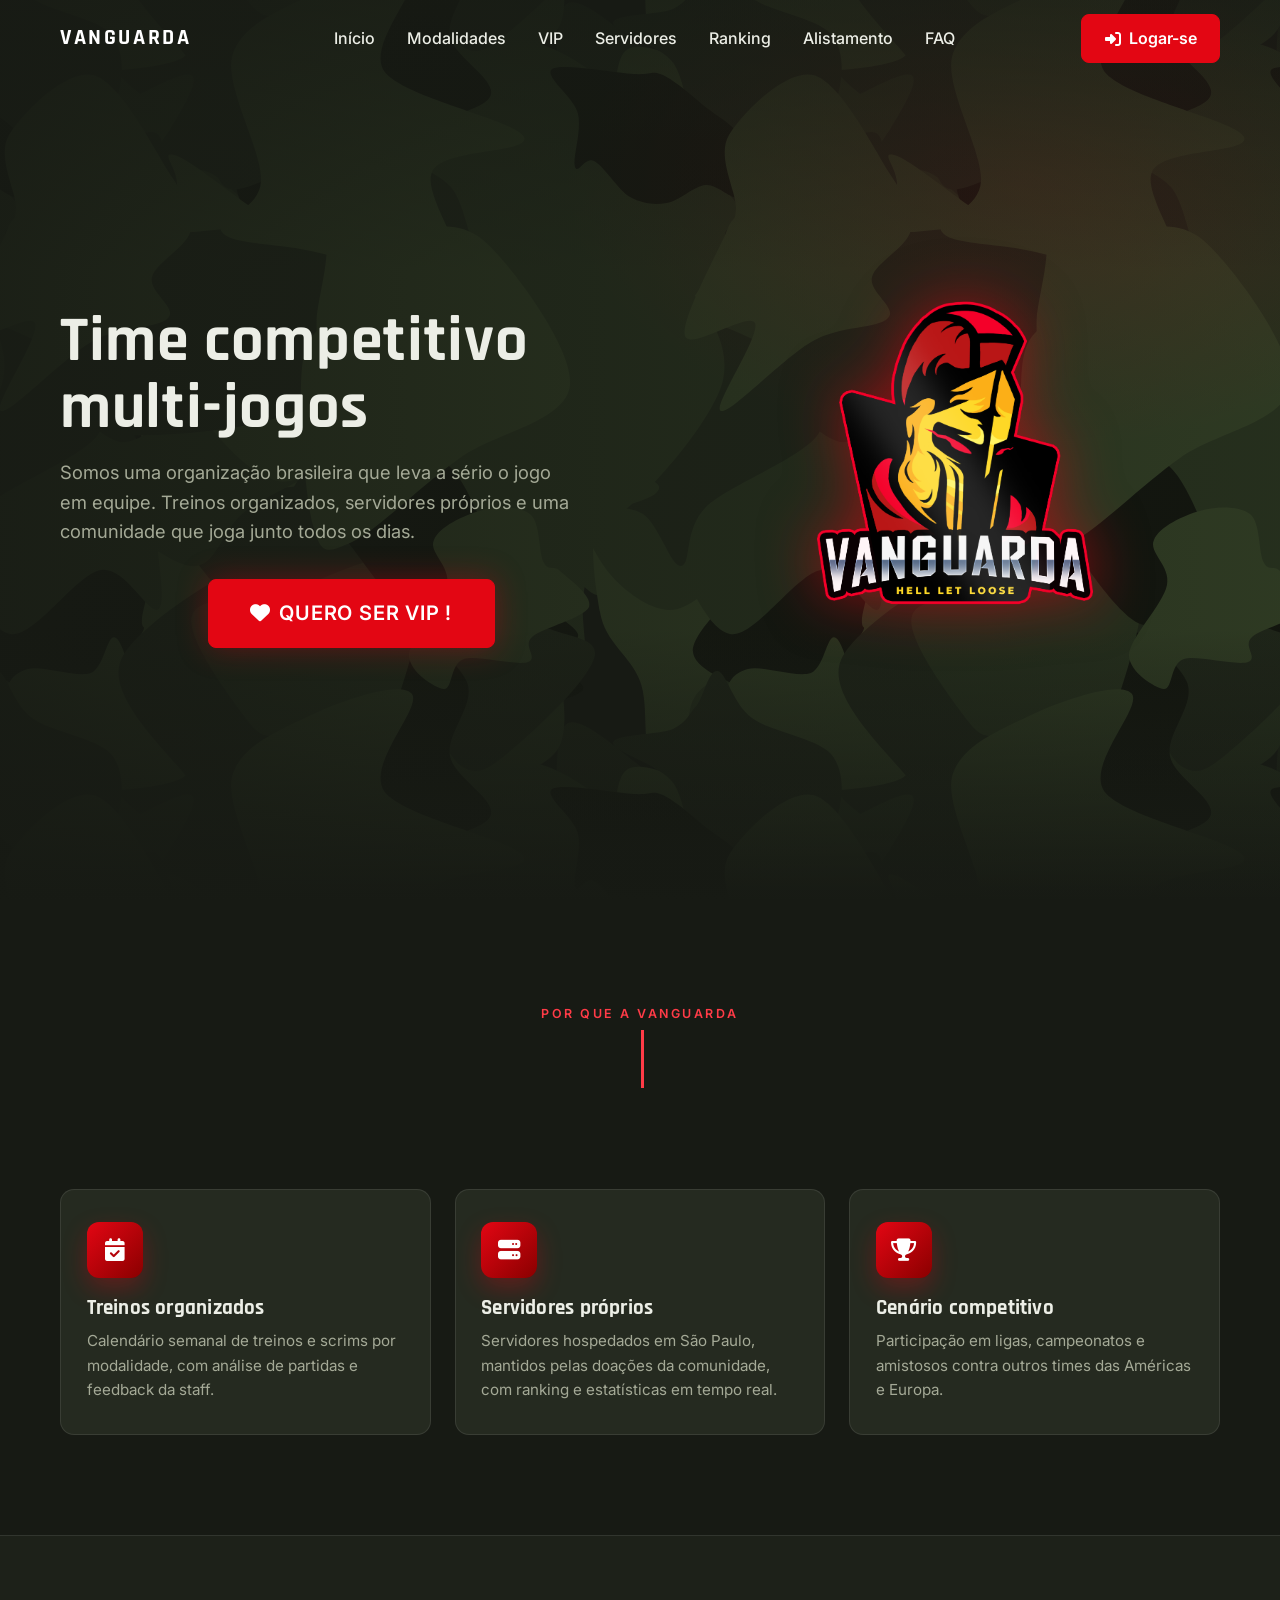
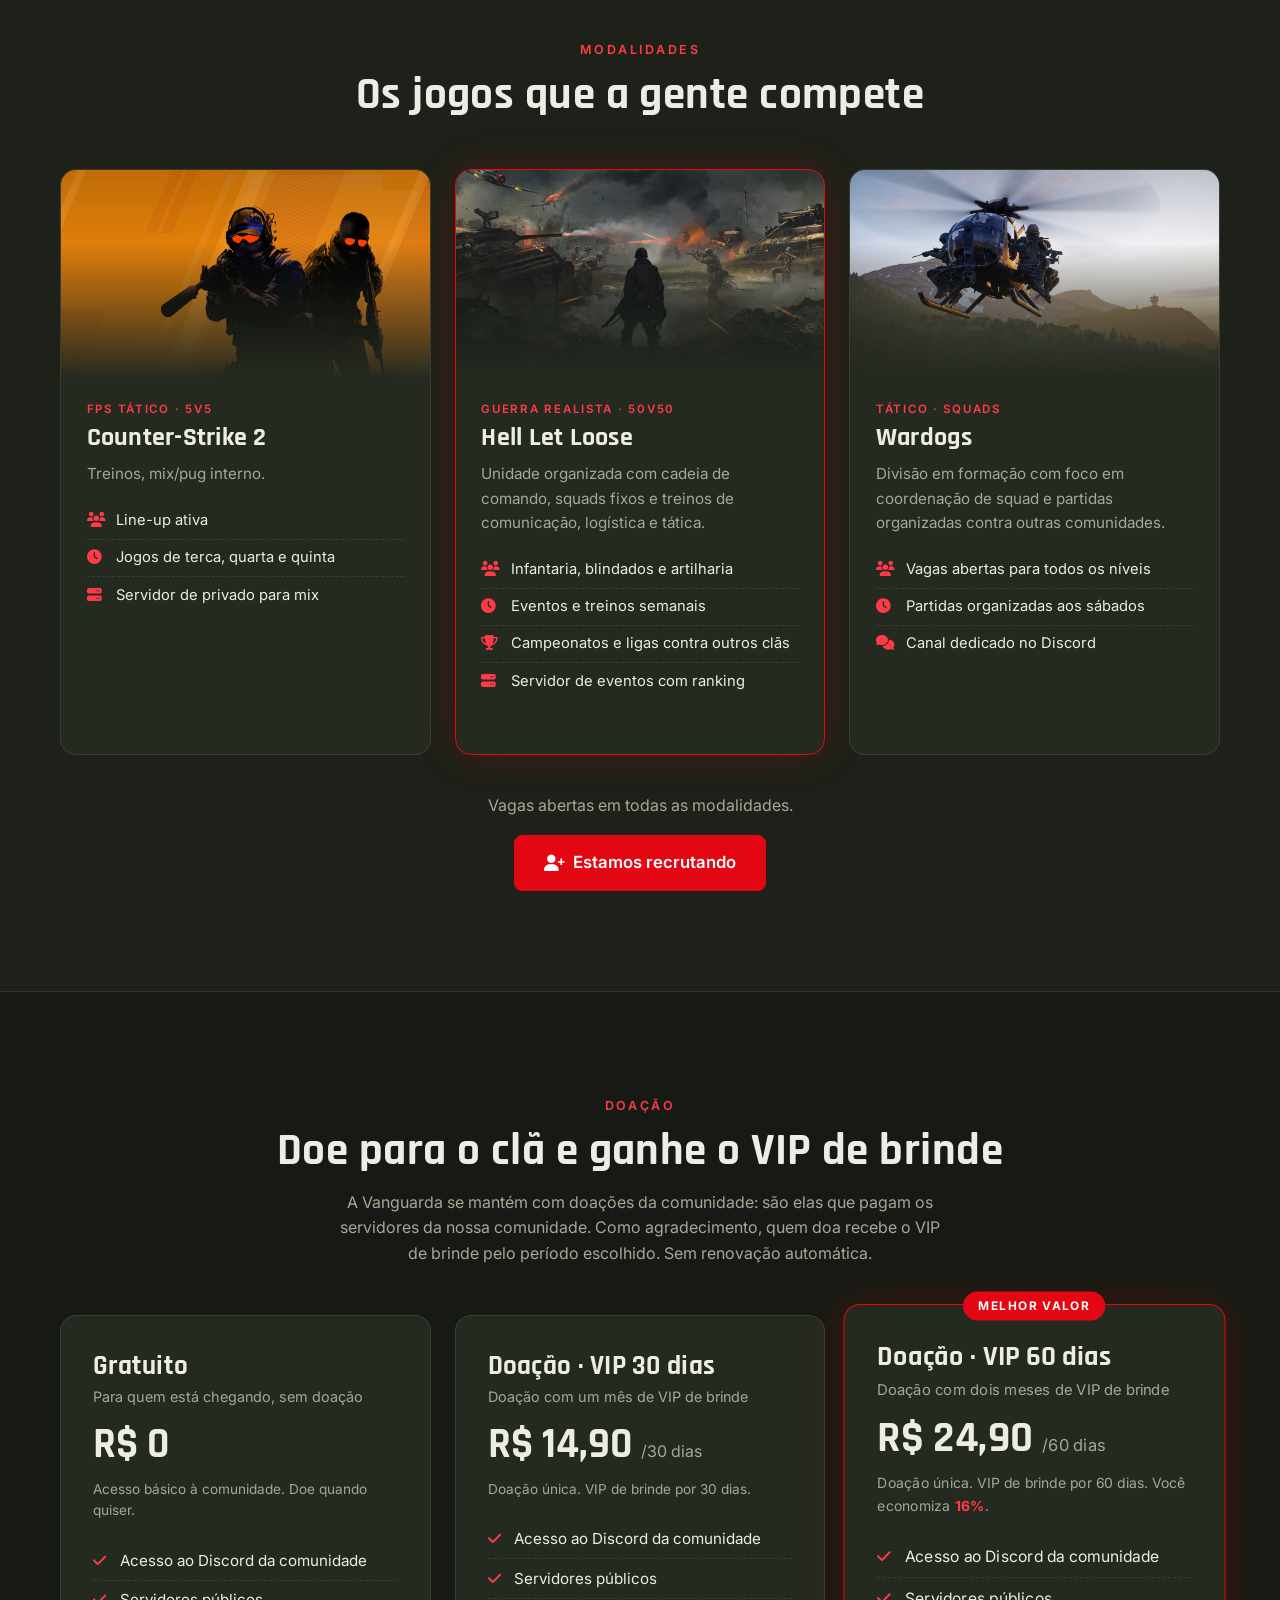
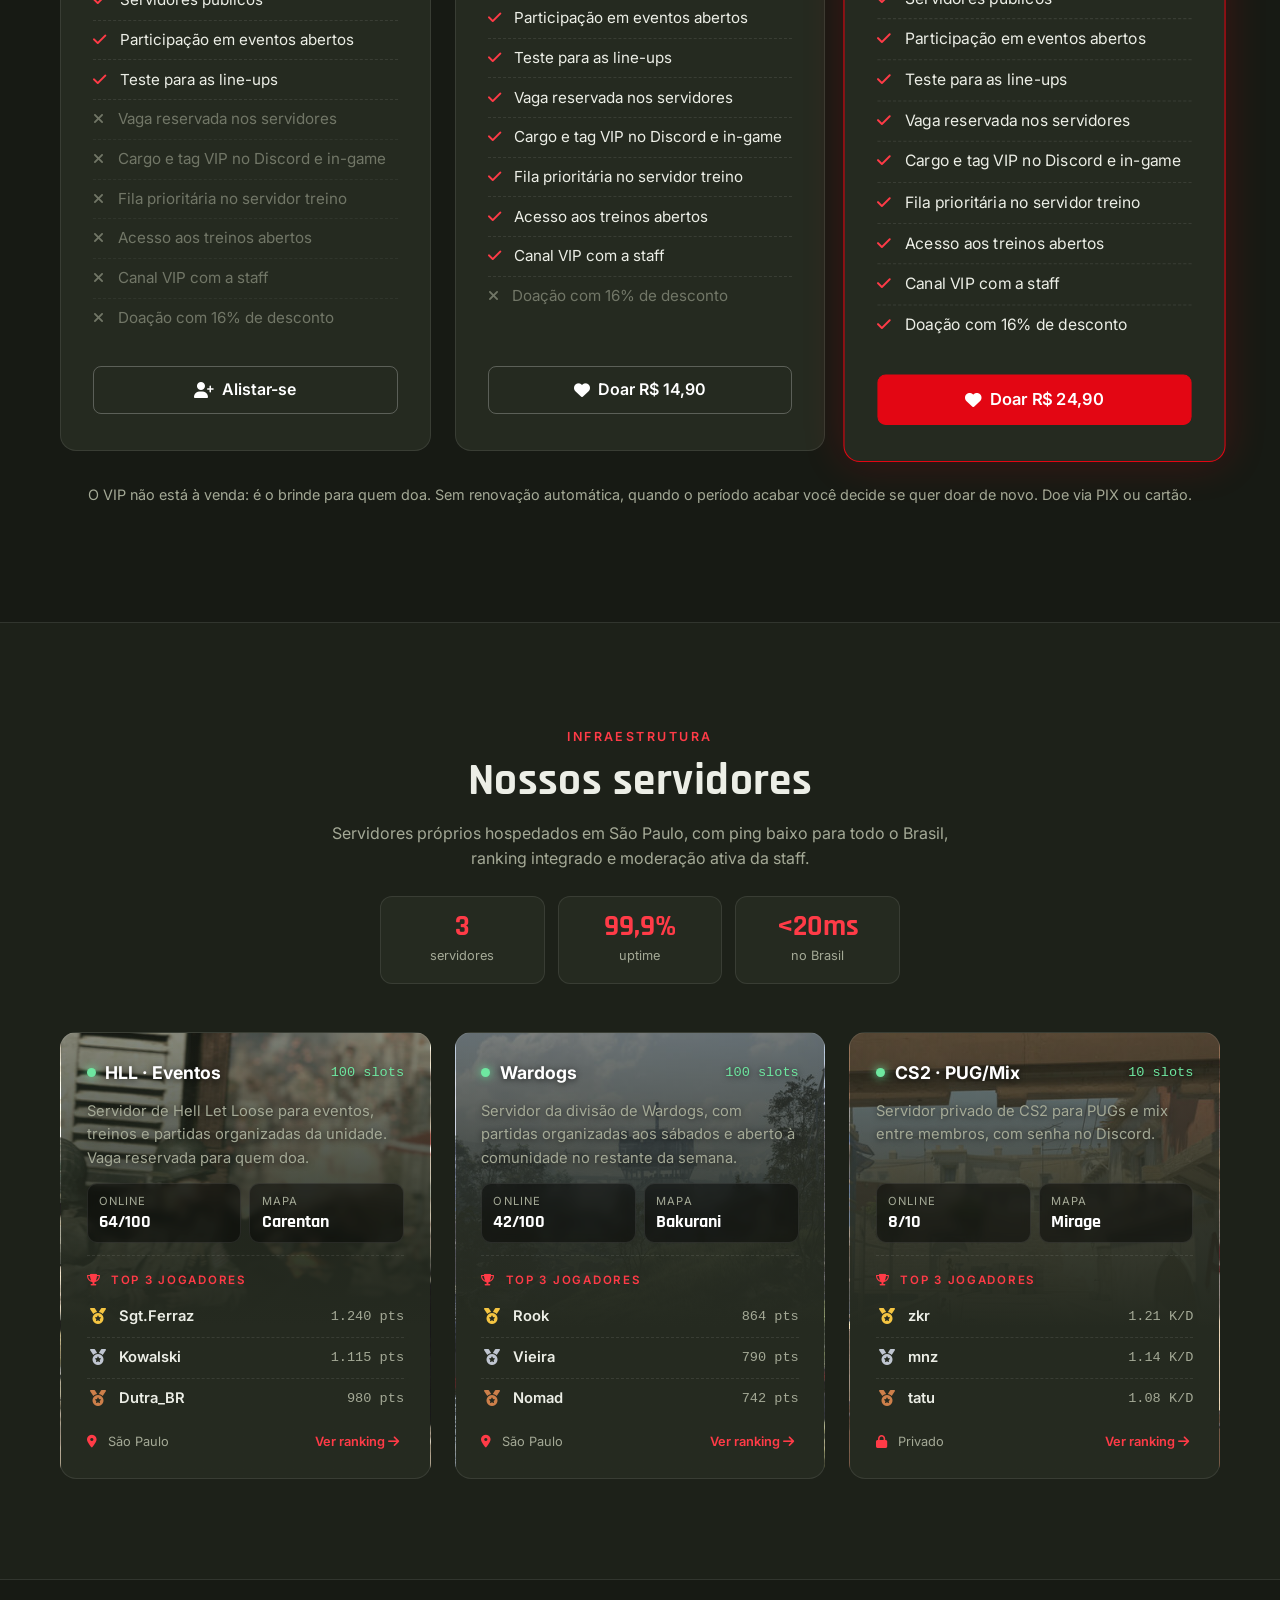
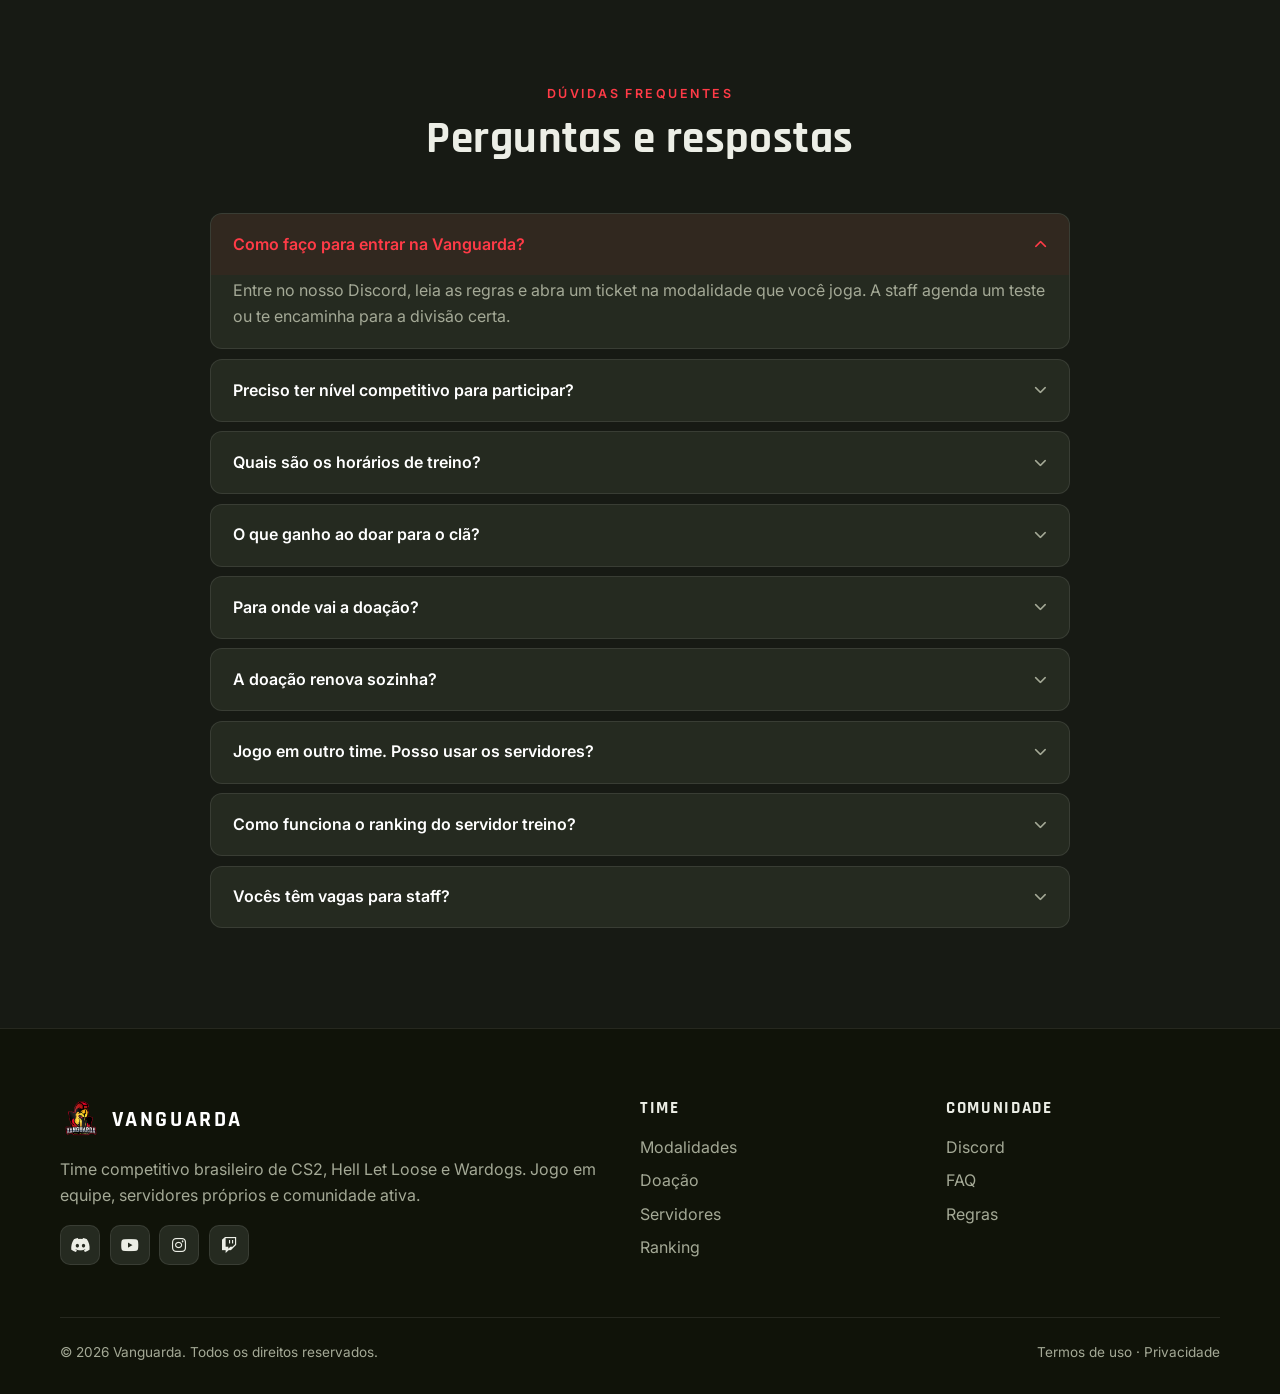
==== index.html @ fd5ced5f "v2-rc01" ====
<!DOCTYPE html>
<html lang="pt-br">
<head>
  <meta charset="UTF-8">
  <meta name="viewport" content="width=device-width, initial-scale=1">
  <title>Vanguarda — Time competitivo multi-jogos</title>
  <meta name="description" content="Vanguarda é um time competitivo brasileiro de CS2, Hell Let Loose e Wardogs. Treinos organizados, servidores próprios mantidos por doações da comunidade e VIP de brinde para quem doa.">
  <link rel="icon" href="assets/img/logo.png" type="image/png">
  <link rel="preconnect" href="https://fonts.googleapis.com">
  <link rel="preconnect" href="https://fonts.gstatic.com" crossorigin>
  <link href="https://fonts.googleapis.com/css2?family=Inter:wght@400;500;600&family=Rajdhani:wght@500;600;700&display=swap" rel="stylesheet">
  <link rel="stylesheet" href="https://cdnjs.cloudflare.com/ajax/libs/font-awesome/6.5.2/css/all.min.css">
  <link rel="stylesheet" href="assets/css/styles.css">
</head>
<body>

  <!-- ===== NAVBAR ===== -->
  <nav class="navbar" id="navbar">
    <div class="container navbar-inner">
      <a class="brand" href="#top">
        <span class="brand-name">VANGUARDA</span>
      </a>
      <button class="nav-toggle" id="navToggle" aria-label="Abrir menu" aria-expanded="false" aria-controls="navMenu">
        <i class="fa-solid fa-bars"></i>
      </button>
      <div class="nav-menu" id="navMenu">
        <ul class="nav-links">
          <li><a href="#top">Início</a></li>
          <li><a href="#modalidades">Modalidades</a></li>
          <li><a href="#planos">VIP</a></li>
          <li><a href="#servidores">Servidores</a></li>
          <li><a href="ranking.html">Ranking</a></li>
          <li><a href="recrutamento.html">Alistamento</a></li>
          <li><a href="#faq">FAQ</a></li>
        </ul>
        <div class="nav-actions">
          <a href="login.html" class="btn btn-primary"><i class="fa-solid fa-right-to-bracket"></i> Logar-se</a>
        </div>
      </div>
    </div>
  </nav>

  <!-- ===== HERO ===== -->
  <header id="top" class="hero">
    <div class="container hero-inner">
      <div class="hero-copy">
        <h1 class="hero-title">Time competitivo multi-jogos</h1>
        <p class="hero-lead">Somos uma organização brasileira que leva a sério o jogo em equipe. Treinos organizados, servidores próprios e uma comunidade que joga junto todos os dias.</p>
        <div class="hero-actions">
          <a href="#planos" class="btn btn-primary btn-lg btn-hero"><i class="fa-solid fa-heart"></i> QUERO SER VIP !</a>
        </div>
      </div>
      <div class="hero-visual">
        <img src="assets/img/logo.png" alt="Vanguarda" class="hero-logo">
      </div>
    </div>
  </header>

  <!-- ===== POR QUE A VANGUARDA ===== -->
  <section class="section">
    <div class="container">
      <div class="section-head">
        <span class="kicker">Por que a Vanguarda</span>
        <h2 class="typewriter" data-phrases='["Aqui ninguém joga sozinho","Estrutura de time, alma de comunidade","Jogo sério, do treino ao campeonato","Organização dentro e fora do servidor"]'><span class="typewriter-text">Aqui ninguém joga sozinho</span></h2>
      </div>
      <div class="grid grid-3 features">
        <div class="feature">
          <div class="feature-icon"><i class="fa-solid fa-calendar-check"></i></div>
          <h3>Treinos organizados</h3>
          <p>Calendário semanal de treinos e scrims por modalidade, com análise de partidas e feedback da staff.</p>
        </div>
        <div class="feature">
          <div class="feature-icon"><i class="fa-solid fa-server"></i></div>
          <h3>Servidores próprios</h3>
          <p>Servidores hospedados em São Paulo, mantidos pelas doações da comunidade, com ranking e estatísticas em tempo real.</p>
        </div>
        <div class="feature">
          <div class="feature-icon"><i class="fa-solid fa-trophy"></i></div>
          <h3>Cenário competitivo</h3>
          <p>Participação em ligas, campeonatos e amistosos contra outros times das Américas e Europa.</p>
        </div>
      </div>
    </div>
  </section>

  <!-- ===== MODALIDADES ===== -->
  <section id="modalidades" class="section section-alt">
    <div class="container">
      <div class="section-head">
        <span class="kicker">Modalidades</span>
        <h2>Os jogos que a gente compete</h2>
      </div>
      <div class="grid grid-3 modes">
        <article class="mode">
          <div class="mode-cover g1"><img src="assets/img/mode-cs2.jpg" alt="Counter-Strike 2" loading="lazy"><img src="assets/img/mode-cs2.jpg" alt="" aria-hidden="true" class="glitch glitch-r" loading="lazy"><img src="assets/img/mode-cs2.jpg" alt="" aria-hidden="true" class="glitch glitch-b" loading="lazy"></div>
          <div class="mode-body">
            <span class="mode-tag">FPS tático · 5v5</span>
            <h3>Counter-Strike 2</h3>
            <p>Treinos, mix/pug interno.</p>
            <ul class="mode-list">
              <li><i class="fa-solid fa-users"></i> Line-up ativa</li>
              <li><i class="fa-solid fa-clock"></i> Jogos de terca, quarta e quinta</li>
              <li><i class="fa-solid fa-server"></i> Servidor de privado para mix</li>
            </ul>
          </div>
        </article>
        <article class="mode featured">
          <div class="mode-cover g6"><img src="assets/img/mode-hll.jpg" alt="Hell Let Loose" loading="lazy"><img src="assets/img/mode-hll.jpg" alt="" aria-hidden="true" class="glitch glitch-r" loading="lazy"><img src="assets/img/mode-hll.jpg" alt="" aria-hidden="true" class="glitch glitch-b" loading="lazy"></div>
          <div class="mode-body">
            <span class="mode-tag">Guerra realista · 50v50</span>
            <h3>Hell Let Loose</h3>
            <p>Unidade organizada com cadeia de comando, squads fixos e treinos de comunicação, logística e tática.</p>
            <ul class="mode-list">
              <li><i class="fa-solid fa-users"></i> Infantaria, blindados e artilharia</li>
              <li><i class="fa-solid fa-clock"></i> Eventos e treinos semanais</li>
              <li><i class="fa-solid fa-trophy"></i> Campeonatos e ligas contra outros clãs</li>
              <li><i class="fa-solid fa-server"></i> Servidor de eventos com ranking</li>
            </ul>
          </div>
        </article>
        <article class="mode">
          <div class="mode-cover g2"><img src="assets/img/mode-wardogs.jpg" alt="Wardogs" loading="lazy"><img src="assets/img/mode-wardogs.jpg" alt="" aria-hidden="true" class="glitch glitch-r" loading="lazy"><img src="assets/img/mode-wardogs.jpg" alt="" aria-hidden="true" class="glitch glitch-b" loading="lazy"></div>
          <div class="mode-body">
            <span class="mode-tag">Tático · squads</span>
            <h3>Wardogs</h3>
            <p>Divisão em formação com foco em coordenação de squad e partidas organizadas contra outras comunidades.</p>
            <ul class="mode-list">
              <li><i class="fa-solid fa-users"></i> Vagas abertas para todos os níveis</li>
              <li><i class="fa-solid fa-clock"></i> Partidas organizadas aos sábados</li>
              <li><i class="fa-solid fa-comments"></i> Canal dedicado no Discord</li>
            </ul>
          </div>
        </article>
      </div>
      <div class="center section-cta">
        <p class="muted">Vagas abertas em todas as modalidades.</p>
        <a href="recrutamento.html" class="btn btn-primary btn-lg"><i class="fa-solid fa-user-plus"></i> Estamos recrutando</a>
      </div>
    </div>
  </section>

  <!-- ===== PLANOS ===== -->
  <section id="planos" class="section">
    <div class="container">
      <div class="section-head">
        <span class="kicker">Doação</span>
        <h2>Doe para o clã e ganhe o VIP de brinde</h2>
        <p class="muted section-sub">A Vanguarda se mantém com doações da comunidade: são elas que pagam os servidores da nossa comunidade. Como agradecimento, quem doa recebe o VIP de brinde pelo período escolhido. Sem renovação automática.</p>
      </div>
      <div class="grid grid-3 plans">
        <div class="plan">
          <h3>Gratuito</h3>
          <p class="plan-spec">Para quem está chegando, sem doação</p>
          <div class="price">
            <span class="price-new">R$ 0</span>
          </div>
          <p class="price-note muted">Acesso básico à comunidade. Doe quando quiser.</p>
          <ul class="plan-list">
            <li><i class="fa-solid fa-check"></i> Acesso ao Discord da comunidade</li>
            <li><i class="fa-solid fa-check"></i> Servidores públicos</li>
            <li><i class="fa-solid fa-check"></i> Participação em eventos abertos</li>
            <li><i class="fa-solid fa-check"></i> Teste para as line-ups</li>
            <li class="off"><i class="fa-solid fa-xmark"></i> Vaga reservada nos servidores</li>
            <li class="off"><i class="fa-solid fa-xmark"></i> Cargo e tag VIP no Discord e in-game</li>
            <li class="off"><i class="fa-solid fa-xmark"></i> Fila prioritária no servidor treino</li>
            <li class="off"><i class="fa-solid fa-xmark"></i> Acesso aos treinos abertos</li>
            <li class="off"><i class="fa-solid fa-xmark"></i> Canal VIP com a staff</li>
            <li class="off"><i class="fa-solid fa-xmark"></i> Doação com 16% de desconto</li>
          </ul>
          <a href="recrutamento.html" class="btn btn-outline btn-block"><i class="fa-solid fa-user-plus"></i> Alistar-se</a>
        </div>
        <div class="plan">
          <h3>Doação · VIP 30 dias</h3>
          <p class="plan-spec">Doação com um mês de VIP de brinde</p>
          <div class="price">
            <span class="price-new">R$ 14,90</span>
            <span class="price-per">/30 dias</span>
          </div>
          <p class="price-note muted">Doação única. VIP de brinde por 30 dias.</p>
          <ul class="plan-list">
            <li><i class="fa-solid fa-check"></i> Acesso ao Discord da comunidade</li>
            <li><i class="fa-solid fa-check"></i> Servidores públicos</li>
            <li><i class="fa-solid fa-check"></i> Participação em eventos abertos</li>
            <li><i class="fa-solid fa-check"></i> Teste para as line-ups</li>
            <li><i class="fa-solid fa-check"></i> Vaga reservada nos servidores</li>
            <li><i class="fa-solid fa-check"></i> Cargo e tag VIP no Discord e in-game</li>
            <li><i class="fa-solid fa-check"></i> Fila prioritária no servidor treino</li>
            <li><i class="fa-solid fa-check"></i> Acesso aos treinos abertos</li>
            <li><i class="fa-solid fa-check"></i> Canal VIP com a staff</li>
            <li class="off"><i class="fa-solid fa-xmark"></i> Doação com 16% de desconto</li>
          </ul>
          <a href="login.html?plano=vip30" class="btn btn-outline btn-block"><i class="fa-solid fa-heart"></i> Doar R$ 14,90</a>
        </div>
        <div class="plan featured">
          <span class="plan-tag">Melhor valor</span>
          <h3>Doação · VIP 60 dias</h3>
          <p class="plan-spec">Doação com dois meses de VIP de brinde</p>
          <div class="price">
            <span class="price-new">R$ 24,90</span>
            <span class="price-per">/60 dias</span>
          </div>
          <p class="price-note muted">Doação única. VIP de brinde por 60 dias. Você economiza <strong>16%</strong>.</p>
          <ul class="plan-list">
            <li><i class="fa-solid fa-check"></i> Acesso ao Discord da comunidade</li>
            <li><i class="fa-solid fa-check"></i> Servidores públicos</li>
            <li><i class="fa-solid fa-check"></i> Participação em eventos abertos</li>
            <li><i class="fa-solid fa-check"></i> Teste para as line-ups</li>
            <li><i class="fa-solid fa-check"></i> Vaga reservada nos servidores</li>
            <li><i class="fa-solid fa-check"></i> Cargo e tag VIP no Discord e in-game</li>
            <li><i class="fa-solid fa-check"></i> Fila prioritária no servidor treino</li>
            <li><i class="fa-solid fa-check"></i> Acesso aos treinos abertos</li>
            <li><i class="fa-solid fa-check"></i> Canal VIP com a staff</li>
            <li><i class="fa-solid fa-check"></i> Doação com 16% de desconto</li>
          </ul>
          <a href="login.html?plano=vip60" class="btn btn-primary btn-block"><i class="fa-solid fa-heart"></i> Doar R$ 24,90</a>
        </div>
      </div>
      <p class="center muted plans-note">O VIP não está à venda: é o brinde para quem doa. Sem renovação automática, quando o período acabar você decide se quer doar de novo. Doe via PIX ou cartão.</p>
    </div>
  </section>

  <!-- ===== SERVIDORES ===== -->
  <section id="servidores" class="section section-alt">
    <div class="container">
      <div class="section-head">
        <span class="kicker">Infraestrutura</span>
        <h2>Nossos servidores</h2>
        <p class="muted section-sub">Servidores próprios hospedados em São Paulo, com ping baixo para todo o Brasil, ranking integrado e moderação ativa da staff.</p>
        <div class="counters counters-inline">
          <div class="counter"><strong>3</strong><span>servidores</span></div>
          <div class="counter"><strong>99,9%</strong><span>uptime</span></div>
          <div class="counter"><strong>&lt;20ms</strong><span>no Brasil</span></div>
        </div>
      </div>
      <!-- Top 3: dados de exemplo até integrar com o ranking real -->
      <div class="grid grid-3 servers">
        <a class="server" href="ranking.html?servidor=hll" data-map="carentan" title="Ver ranking completo">
          <div class="server-head"><span class="dot online"></span> <strong>HLL · Eventos</strong> <span class="mono push-right">100 slots</span></div>
          <p>Servidor de Hell Let Loose para eventos, treinos e partidas organizadas da unidade. Vaga reservada para quem doa.</p>
          <dl class="server-stats">
            <div><dt>Online</dt><dd>64/100</dd></div>
            <div><dt>Mapa</dt><dd>Carentan</dd></div>
          </dl>
          <div class="server-top">
            <span class="server-top-title"><i class="fa-solid fa-trophy"></i> Top 3 jogadores</span>
            <ol>
            <li><span class="rank rank-1"><i class="fa-solid fa-medal"></i></span><span class="player">Sgt.Ferraz</span><span class="score mono">1.240 pts</span></li>
            <li><span class="rank rank-2"><i class="fa-solid fa-medal"></i></span><span class="player">Kowalski</span><span class="score mono">1.115 pts</span></li>
            <li><span class="rank rank-3"><i class="fa-solid fa-medal"></i></span><span class="player">Dutra_BR</span><span class="score mono">980 pts</span></li>
            </ol>
          </div>
          <span class="server-meta"><i class="fa-solid fa-location-dot"></i> São Paulo <span class="server-go">Ver ranking <i class="fa-solid fa-arrow-right"></i></span></span>
        </a>
        <a class="server" href="ranking.html?servidor=wardogs" data-map="king-of-the-hill" title="Ver ranking completo">
          <div class="server-head"><span class="dot online"></span> <strong>Wardogs</strong> <span class="mono push-right">100 slots</span></div>
          <p>Servidor da divisão de Wardogs, com partidas organizadas aos sábados e aberto à comunidade no restante da semana.</p>
          <dl class="server-stats">
            <div><dt>Online</dt><dd>42/100</dd></div>
            <div><dt>Mapa</dt><dd>Bakurani</dd></div>
          </dl>
          <div class="server-top">
            <span class="server-top-title"><i class="fa-solid fa-trophy"></i> Top 3 jogadores</span>
            <ol>
            <li><span class="rank rank-1"><i class="fa-solid fa-medal"></i></span><span class="player">Rook</span><span class="score mono">864 pts</span></li>
            <li><span class="rank rank-2"><i class="fa-solid fa-medal"></i></span><span class="player">Vieira</span><span class="score mono">790 pts</span></li>
            <li><span class="rank rank-3"><i class="fa-solid fa-medal"></i></span><span class="player">Nomad</span><span class="score mono">742 pts</span></li>
            </ol>
          </div>
          <span class="server-meta"><i class="fa-solid fa-location-dot"></i> São Paulo <span class="server-go">Ver ranking <i class="fa-solid fa-arrow-right"></i></span></span>
        </a>
        <a class="server" href="ranking.html?servidor=cs2" data-map="mirage" title="Ver ranking completo">
          <div class="server-head"><span class="dot online"></span> <strong>CS2 · PUG/Mix</strong> <span class="mono push-right">10 slots</span></div>
          <p>Servidor privado de CS2 para PUGs e mix entre membros, com senha no Discord.</p>
          <dl class="server-stats">
            <div><dt>Online</dt><dd>8/10</dd></div>
            <div><dt>Mapa</dt><dd>Mirage</dd></div>
          </dl>
          <div class="server-top">
            <span class="server-top-title"><i class="fa-solid fa-trophy"></i> Top 3 jogadores</span>
            <ol>
            <li><span class="rank rank-1"><i class="fa-solid fa-medal"></i></span><span class="player">zkr</span><span class="score mono">1.21 K/D</span></li>
            <li><span class="rank rank-2"><i class="fa-solid fa-medal"></i></span><span class="player">mnz</span><span class="score mono">1.14 K/D</span></li>
            <li><span class="rank rank-3"><i class="fa-solid fa-medal"></i></span><span class="player">tatu</span><span class="score mono">1.08 K/D</span></li>
            </ol>
          </div>
          <span class="server-meta"><i class="fa-solid fa-lock"></i> Privado <span class="server-go">Ver ranking <i class="fa-solid fa-arrow-right"></i></span></span>
        </a>
      </div>
    </div>
  </section>

  <!-- ===== FAQ ===== -->
  <section id="faq" class="section">
    <div class="container">
      <div class="section-head">
        <span class="kicker">Dúvidas frequentes</span>
        <h2>Perguntas e respostas</h2>
      </div>
      <div class="accordion" id="faqAcc">
        <details open>
          <summary>Como faço para entrar na Vanguarda?</summary>
          <div class="acc-body">Entre no nosso Discord, leia as regras e abra um ticket na modalidade que você joga. A staff agenda um teste ou te encaminha para a divisão certa.</div>
        </details>
        <details>
          <summary>Preciso ter nível competitivo para participar?</summary>
          <div class="acc-body">Não. A comunidade e os servidores são abertos para todos. As line-ups competitivas têm processo seletivo, mas as divisões de Hell Let Loose e Wardogs aceitam jogadores de qualquer nível.</div>
        </details>
        <details>
          <summary>Quais são os horários de treino?</summary>
          <div class="acc-body">Cada modalidade tem o seu calendário, publicado toda semana no Discord. Em geral os treinos acontecem à noite, entre 20h e 23h, no horário de Brasília.</div>
        </details>
        <details>
          <summary>O que ganho ao doar para o clã?</summary>
          <div class="acc-body">Quem doa recebe o VIP de brinde: vaga reservada nos servidores, cargo e tag exclusivos no Discord e in-game, fila prioritária no servidor treino, acesso aos treinos abertos e canal VIP com a staff.</div>
        </details>
        <details>
          <summary>Para onde vai a doação?</summary>
          <div class="acc-body">Integralmente para o clã: hospedagem dos servidores, inscrições em campeonatos, ferramentas de análise e premiações de eventos da comunidade. A staff não recebe nada.</div>
        </details>
        <details>
          <summary>A doação renova sozinha?</summary>
          <div class="acc-body">Não. Cada doação é única e o VIP de brinde fica ativo pelo período escolhido, 30 ou 60 dias. Quando acabar, você decide se quer doar de novo. Sem cobrança recorrente e sem fidelidade.</div>
        </details>
        <details>
          <summary>Jogo em outro time. Posso usar os servidores?</summary>
          <div class="acc-body">Os servidores públicos são abertos para todos. O servidor de treino e o competitivo de CS2 são reservados para membros e doadores.</div>
        </details>
        <details>
          <summary>Como funciona o ranking do servidor treino?</summary>
          <div class="acc-body">As estatísticas são coletadas automaticamente a cada partida e publicadas no ranking online, com kills, suporte, objetivos e tempo de jogo.</div>
        </details>
        <details>
          <summary>Vocês têm vagas para staff?</summary>
          <div class="acc-body">Sim. Abrimos vagas periódicas para moderação, organização de eventos e criação de conteúdo. Os avisos saem no canal de anúncios do Discord.</div>
        </details>
      </div>
    </div>
  </section>

  <footer class="footer">
    <div class="container">
      <div class="footer-grid">
        <div class="footer-about">
          <a class="brand" href="#top">
            <img src="assets/img/logo.png" alt="Vanguarda" class="logo">
            <span class="brand-name">VANGUARDA</span>
          </a>
          <p class="muted">Time competitivo brasileiro de CS2, Hell Let Loose e Wardogs. Jogo em equipe, servidores próprios e comunidade ativa.</p>
          <div class="social">
            <a href="https://discord.gg/vanguarda" target="_blank" rel="noopener" aria-label="Discord"><i class="fa-brands fa-discord"></i></a>
            <a href="https://www.youtube.com/@VanguardaHLL" target="_blank" rel="noopener" aria-label="YouTube"><i class="fa-brands fa-youtube"></i></a>
            <a href="#" aria-label="Instagram"><i class="fa-brands fa-instagram"></i></a>
            <a href="#" aria-label="Twitch"><i class="fa-brands fa-twitch"></i></a>
          </div>
        </div>
        <div>
          <h4>Time</h4>
          <ul>
            <li><a href="#modalidades">Modalidades</a></li>
            <li><a href="#planos">Doação</a></li>
            <li><a href="#servidores">Servidores</a></li>
            <li><a href="ranking.html">Ranking</a></li>
          </ul>
        </div>
        <div>
          <h4>Comunidade</h4>
          <ul>
            <li><a href="https://discord.gg/vanguarda" target="_blank" rel="noopener">Discord</a></li>
            <li><a href="#faq">FAQ</a></li>
            <li><a href="regras.html">Regras</a></li>
          </ul>
        </div>
      </div>
      <div class="footer-bottom">
        <span>© <span id="year"></span> Vanguarda. Todos os direitos reservados.</span>
        <span><a href="#">Termos de uso</a> · <a href="privacidade.html">Privacidade</a></span>
      </div>
    </div>
  </footer>

  <button class="back-top" id="backTop" aria-label="Voltar ao topo"><i class="fa-solid fa-arrow-up"></i></button>

  <script src="assets/js/main.js"></script>
</body>
</html>
---- assets/css/styles.css ----
/* ===== Vanguarda — tema (CSS puro, sem framework) ===== */
:root {
  --bg: #171a14;
  --bg-alt: #1d2119;
  --card: #252a20;
  --border: rgba(255, 255, 255, .09);
  --text: #eceee6;
  --muted: #a4a996;
  --accent: #e30613;
  --accent-2: #ff3b47;
  --nav-bg: rgba(23, 26, 20, .94);
  --footer-bg: #101309;
  --outline: rgba(255, 255, 255, .25);
  --on-bg-strong: #fff;
  --font-head: "Rajdhani", "Inter", sans-serif;
  --font-body: "Inter", system-ui, sans-serif;
  --radius: 14px;
  --container: 1200px;
}

/* ---------- reset ---------- */
*, *::before, *::after { box-sizing: border-box; }
[hidden] { display: none !important; }
html { scroll-behavior: smooth; scroll-padding-top: 80px; }
body { margin: 0; background: var(--bg); color: var(--text); font-family: var(--font-body); line-height: 1.6; -webkit-font-smoothing: antialiased; }
img, svg { display: block; max-width: 100%; }
h1, h2, h3, h4 { font-family: var(--font-head); font-weight: 700; letter-spacing: .01em; line-height: 1.15; margin: 0; }
p { margin: 0 0 1rem; }
ul { margin: 0; padding: 0; list-style: none; }
a { color: var(--accent-2); text-decoration: none; }
a:hover { color: var(--on-bg-strong); }
button { font: inherit; cursor: pointer; }
input { font: inherit; }

/* ---------- utilitários ---------- */
.container { width: 100%; max-width: var(--container); margin-inline: auto; padding-inline: 20px; }
.muted { color: var(--muted); }
.mono { font-family: ui-monospace, monospace; font-size: .85rem; color: #6ee7a0; }
.center { text-align: center; }
.mt-xl { margin-top: 3rem; }
.push-right { margin-left: auto; }

.grid { display: grid; gap: 1.5rem; }
.grid-4 { grid-template-columns: repeat(4, 1fr); }
.grid-3 { grid-template-columns: repeat(3, 1fr); }
@media (max-width: 991px) {
  .grid-4 { grid-template-columns: repeat(2, 1fr); }
  .grid-3 { grid-template-columns: 1fr; max-width: 520px; margin-inline: auto; }
}
@media (max-width: 575px) {
  .grid-4:not(.games) { grid-template-columns: 1fr; }
  .games { gap: 1rem; }
}

/* ---------- botões ---------- */
.btn {
  display: inline-flex; align-items: center; justify-content: center; gap: .5rem;
  padding: .65rem 1.4rem; border-radius: 8px; font-weight: 600; border: 1px solid transparent;
  transition: all .2s; white-space: nowrap;
}
.btn-lg { padding: .85rem 1.8rem; font-size: 1.05rem; }
.btn-block { width: 100%; }
.btn-primary { background: var(--accent); border-color: var(--accent); color: #fff; }
.btn-primary:hover { background: var(--accent-2); color: #fff; box-shadow: 0 0 24px rgba(227, 6, 19, .45); transform: translateY(-1px); }
.btn-outline { border-color: var(--outline); color: var(--on-bg-strong); }
.btn-outline:hover { background: var(--border); border-color: var(--on-bg-strong); color: var(--on-bg-strong); }

/* ---------- navbar ---------- */
.navbar {
  position: fixed; inset: 0 0 auto 0; z-index: 100;
  padding: .9rem 0; background: transparent;
  transition: background .3s, box-shadow .3s, padding .3s;
}
.navbar.scrolled {
  padding: .5rem 0;
  background: var(--nav-bg);
  backdrop-filter: blur(10px);
  box-shadow: 0 2px 20px rgba(0, 0, 0, .5);
  border-bottom: 1px solid var(--border);
}
.navbar-inner { display: flex; align-items: center; gap: 1rem; }
.brand { display: inline-flex; align-items: center; gap: .6rem; }
.logo { height: 42px; width: 42px; object-fit: contain; }
.brand-name { font-family: var(--font-head); font-weight: 700; font-size: 1.35rem; letter-spacing: .12em; color: #fff; }
.nav-menu { display: flex; align-items: center; flex: 1; }
.nav-links { display: flex; gap: .2rem; margin-inline: auto; }
.nav-links a { display: block; color: var(--text); font-weight: 500; padding: .5rem .9rem; }
.nav-links a:hover { color: var(--accent-2); }
.nav-actions { display: flex; align-items: center; gap: 1rem; }
.nav-toggle { display: none; margin-left: auto; width: 44px; height: 44px; border-radius: 8px; border: 1px solid var(--border); background: transparent; color: #fff; font-size: 1.1rem; }
/* telas médias: menu mais compacto para caber todos os links */
@media (min-width: 992px) and (max-width: 1199px) {
  .nav-links a { padding: .5rem .6rem; font-size: .92rem; }
  .nav-actions { gap: .7rem; }
}

@media (max-width: 991px) {
  .navbar { background: var(--nav-bg); }
  .nav-toggle { display: grid; place-items: center; }
  .nav-menu {
    display: none; flex-direction: column; align-items: stretch;
    position: absolute; left: 0; right: 0; top: 100%;
    background: var(--nav-bg); border-bottom: 1px solid var(--border);
    padding: 1rem 20px 1.4rem;
  }
  .nav-menu.open { display: flex; }
  .nav-links { flex-direction: column; margin: 0 0 1rem; }
  .nav-actions { justify-content: space-between; }
}

/* ---------- hero ---------- */
.hero {
  position: relative; overflow: hidden;
  width: 100%; min-height: 100vh; min-height: 100svh;
  display: flex; align-items: center;
  padding: 120px 0 80px;
  background:
    radial-gradient(ellipse 60% 50% at 80% 20%, rgba(227, 6, 19, .18), transparent 60%),
    url("../img/camo-oliva.svg") center / 720px 720px repeat,
    var(--bg);
}
/* escurece a camuflagem atrás do texto e faz o fade para o fundo da página */
.hero::before {
  content: ""; position: absolute; inset: 0;
  background:
    linear-gradient(90deg, rgba(23, 26, 20, .88) 0%, rgba(23, 26, 20, .55) 55%, rgba(23, 26, 20, .35) 100%),
    linear-gradient(180deg, rgba(23, 26, 20, .6), transparent 30%, transparent 70%, var(--bg));
}
.hero-inner { position: relative; display: grid; grid-template-columns: 1.1fr 1fr; gap: 3rem; align-items: center; }
.hero-title { font-size: clamp(2.4rem, 5vw, 4rem); line-height: 1.05; margin: 1rem 0; }
.hero-lead { font-size: 1.15rem; color: var(--muted); max-width: 520px; }
.hero-actions { display: flex; flex-wrap: wrap; gap: .8rem; margin-top: 1.6rem; }
.hero .hero-actions { justify-content: center; margin-top: 2rem; }
.btn-hero { padding: 1.1rem 2.6rem; font-size: 1.25rem; letter-spacing: .04em; box-shadow: 0 0 30px rgba(227, 6, 19, .35); }
.rating { display: flex; align-items: center; flex-wrap: wrap; gap: .8rem; color: var(--muted); font-size: .95rem; margin-top: 1.6rem; }
.stars { color: #ffb400; }
.rating strong { color: #fff; }

.hero-visual { display: flex; flex-direction: column; align-items: center; gap: 1.5rem; }
.hero-logo {
  width: min(380px, 70vw); height: auto; aspect-ratio: 1; object-fit: contain;
  filter: drop-shadow(0 0 28px rgba(227, 6, 19, .55));
  animation: float 5s ease-in-out infinite;
}
@keyframes float { 0%, 100% { transform: translateY(0); } 50% { transform: translateY(-10px); } }

.panel {
  background: var(--card); border: 1px solid var(--border); border-radius: 16px;
  box-shadow: 0 30px 60px rgba(0, 0, 0, .5), 0 0 0 1px rgba(227, 6, 19, .1);
  overflow: hidden; max-width: 480px; margin-inline: auto;
  transform: perspective(1200px) rotateY(-6deg);
}
.panel-head, .panel-foot { display: flex; align-items: center; gap: .6rem; padding: .9rem 1.2rem; font-size: .9rem; color: var(--muted); }
.panel-head strong { color: #fff; }
.panel-head { border-bottom: 1px solid var(--border); }
.panel-foot { border-top: 1px solid var(--border); justify-content: space-between; flex-wrap: wrap; }
.panel-foot i { color: var(--accent-2); margin-right: .3rem; }
.panel-body { padding: 1.2rem; display: grid; gap: 1rem; }
.dot { width: 9px; height: 9px; border-radius: 50%; background: #6ee7a0; box-shadow: 0 0 10px #6ee7a0; display: inline-block; }
.stat { display: grid; grid-template-columns: 1fr auto; gap: .3rem .6rem; font-size: .9rem; color: var(--muted); }
.stat strong { color: #fff; }
.bar { grid-column: 1 / -1; height: 6px; border-radius: 3px; background: rgba(255,255,255,.08); overflow: hidden; }
.bar i { display: block; height: 100%; background: linear-gradient(90deg, var(--accent), var(--accent-2)); border-radius: 3px; }

@media (max-width: 991px) {
  .hero { padding: 110px 0 60px; background-size: auto, 480px 480px, auto; }
  .hero::before { background: linear-gradient(180deg, rgba(23, 26, 20, .82), rgba(23, 26, 20, .7) 60%, var(--bg)); }
  .hero-inner { grid-template-columns: 1fr; }
  .panel { transform: none; }
  .hero-logo { width: 200px; }
}

/* ---------- seções ---------- */
.section { padding: 100px 0; }
.section-alt { background: var(--bg-alt); border-top: 1px solid var(--border); border-bottom: 1px solid var(--border); }
.section-head { text-align: center; margin-bottom: 3rem; }
.section-head h2 { font-size: clamp(1.9rem, 3.5vw, 2.8rem); margin-top: .5rem; }

/* efeito "digitando" no slogan */
.typewriter { min-height: 2.4em; }
.typewriter-text { border-right: .08em solid var(--accent-2); padding-right: .12em; animation: blink 1s steps(1) infinite; }
@keyframes blink { 50% { border-color: transparent; } }
@media (prefers-reduced-motion: reduce) { .typewriter-text { border-right: 0; animation: none; } }
.kicker { color: var(--accent-2); text-transform: uppercase; letter-spacing: .2em; font-size: .78rem; font-weight: 600; }
@media (max-width: 767px) { .section { padding: 70px 0; } }

/* features */
.feature { background: var(--card); border: 1px solid var(--border); border-radius: var(--radius); padding: 2rem 1.6rem; transition: transform .2s, border-color .2s; }
.feature:hover { transform: translateY(-4px); border-color: rgba(227, 6, 19, .5); }
.feature-icon {
  width: 56px; height: 56px; border-radius: 12px; display: grid; place-items: center;
  font-size: 1.4rem; color: #fff; margin-bottom: 1.2rem;
  background: linear-gradient(135deg, var(--accent), #8a0000);
  box-shadow: 0 10px 25px rgba(227, 6, 19, .3);
}
.feature h3 { font-size: 1.3rem; margin-bottom: .5rem; }
.feature p { color: var(--muted); margin: 0; font-size: .95rem; }

/* pricing */
.toggle { display: inline-flex; padding: 4px; border-radius: 999px; background: var(--card); border: 1px solid var(--border); margin-top: 1.5rem; }
.toggle button { border: 0; background: transparent; color: var(--muted); padding: .5rem 1.3rem; border-radius: 999px; font-weight: 600; transition: all .2s; }
.toggle button.active { background: var(--accent); color: #fff; }
.pill { background: #fff; color: var(--accent); font-size: .7rem; padding: .1rem .45rem; border-radius: 999px; margin-left: .3rem; }
.plans { align-items: stretch; }
.plan { position: relative; background: var(--card); border: 1px solid var(--border); border-radius: 16px; padding: 2.2rem 2rem; display: flex; flex-direction: column; }
.plan.featured { border-color: var(--accent); box-shadow: 0 0 40px rgba(227, 6, 19, .2); transform: scale(1.03); }
.plan-tag {
  position: absolute; top: -13px; left: 50%; transform: translateX(-50%);
  background: var(--accent); color: #fff; font-size: .72rem; font-weight: 700;
  text-transform: uppercase; letter-spacing: .1em; padding: .3rem .9rem; border-radius: 999px; white-space: nowrap;
}
.plan-tag.muted { background: #2a2a36; }
.plan h3 { font-size: 1.7rem; }
.plan-spec { color: var(--muted); font-size: .9rem; margin: .2rem 0 0; }
.price { margin: 1rem 0 1.4rem; display: flex; align-items: baseline; gap: .5rem; flex-wrap: wrap; }
.price-old { color: var(--muted); font-size: 1rem; }
.price-new { font-family: var(--font-head); font-size: 2.6rem; font-weight: 700; line-height: 1; }
.price-per { color: var(--muted); }
.plan-list { margin-bottom: 1.8rem; flex: 1; }
.plan-list li { padding: .45rem 0; border-bottom: 1px dashed var(--border); font-size: .95rem; }
.plan-list li:last-child { border: 0; }
.plan-list i { color: var(--accent-2); margin-right: .6rem; }
@media (max-width: 991px) { .plan.featured { transform: none; } }

/* games */
.game { display: block; color: inherit; }
.game-cover {
  position: relative; aspect-ratio: 3 / 4; border-radius: var(--radius); overflow: hidden;
  display: grid; place-items: center; font-size: 3.2rem; color: rgba(255,255,255,.85);
  border: 1px solid var(--border); transition: transform .25s, box-shadow .25s;
}
.game-cover::after { content: ""; position: absolute; inset: 0; background: linear-gradient(180deg, transparent 40%, rgba(0,0,0,.6)); }
.game:hover .game-cover { transform: translateY(-6px); box-shadow: 0 20px 40px rgba(0,0,0,.5), 0 0 0 1px var(--accent); }
.game h3 { font-size: 1.1rem; margin: .9rem 0 .2rem; color: #fff; }
.game p { color: var(--muted); font-size: .88rem; margin: 0; }
.game p strong { color: var(--accent-2); }
.discount { position: absolute; top: 10px; left: 10px; z-index: 1; background: var(--accent); color: #fff; font-size: .72rem; font-weight: 700; padding: .25rem .55rem; border-radius: 6px; }
.g1 { background: linear-gradient(145deg, #3a0d0d, #8a1c1c 60%, #2b0a0a); }
.g2 { background: linear-gradient(145deg, #0d1f3a, #1c4f8a 60%, #0a1a2b); }
.g3 { background: linear-gradient(145deg, #0f3a1a, #2f8a3a 60%, #0a2b12); }
.g4 { background: linear-gradient(145deg, #2a0d3a, #5e1c8a 60%, #1a0a2b); }
.g5 { background: linear-gradient(145deg, #0d2a3a, #1c7a8a 60%, #0a1f2b); }
.g6 { background: linear-gradient(145deg, #3a2a0d, #8a6a1c 60%, #2b1f0a); }
.g7 { background: linear-gradient(145deg, #1a3a0d, #4a8a1c 60%, #122b0a); }
.g8 { background: linear-gradient(145deg, #3a1a0d, #8a3a1c 60%, #2b120a); }

/* servidores */
.counters { display: grid; grid-template-columns: repeat(3, 1fr); gap: .8rem; margin-top: 1.5rem; }
.counters-inline { max-width: 520px; margin-inline: auto; }
.counter { background: var(--card); border: 1px solid var(--border); border-radius: 12px; padding: 1rem; text-align: center; }
.counter strong { display: block; font-family: var(--font-head); font-size: 1.8rem; color: var(--accent-2); line-height: 1; }
.counter span { font-size: .8rem; color: var(--muted); }
.map { background: var(--card); border: 1px solid var(--border); border-radius: 16px; padding: 1.2rem; }
.map-svg { width: 100%; height: auto; color: #fff; }
.pins circle { fill: var(--accent); filter: drop-shadow(0 0 6px rgba(227, 6, 19, .9)); animation: pulse 2.4s infinite; }
.pins circle.main { fill: #fff; animation-delay: .6s; }
.pins circle:nth-child(odd) { animation-delay: 1.2s; }
@keyframes pulse { 0%, 100% { opacity: .55; } 50% { opacity: 1; } }
.cities { margin-top: 1rem; display: flex; flex-wrap: wrap; gap: .5rem; }
.cities li { font-size: .8rem; padding: .3rem .7rem; border-radius: 999px; background: rgba(255,255,255,.05); border: 1px solid var(--border); color: var(--muted); }
.cities li::before { content: "●"; color: var(--accent); margin-right: .4rem; font-size: .6rem; vertical-align: middle; }

/* faq */
.accordion { max-width: 860px; margin-inline: auto; display: grid; gap: .6rem; }
.accordion details { background: var(--card); border: 1px solid var(--border); border-radius: 12px; overflow: hidden; }
.accordion summary {
  list-style: none; cursor: pointer; padding: 1.1rem 3rem 1.1rem 1.4rem; font-weight: 600; color: #fff;
  position: relative; transition: background .2s, color .2s;
}
.accordion summary::-webkit-details-marker { display: none; }
.accordion summary::after {
  content: "\f078"; font-family: "Font Awesome 6 Free"; font-weight: 900; font-size: .8rem;
  position: absolute; right: 1.4rem; top: 50%; transform: translateY(-50%); transition: transform .25s; color: var(--muted);
}
.accordion details[open] summary { color: var(--accent-2); background: rgba(227, 6, 19, .06); }
.accordion details[open] summary::after { transform: translateY(-50%) rotate(180deg); color: var(--accent-2); }
.acc-body { color: var(--muted); padding: .2rem 1.4rem 1.2rem; }


/* payments */
.payments { padding: 2.2rem 0; border-top: 1px solid var(--border); }
.payments-inner { display: flex; flex-wrap: wrap; justify-content: center; align-items: center; gap: 1.5rem; font-size: 2.2rem; color: #cfcfd8; }
.payments-inner .muted { font-size: 1rem; }
.pay { font-family: var(--font-head); font-weight: 700; font-size: 1.2rem; padding: .2rem .7rem; border: 2px solid currentColor; border-radius: 6px; line-height: 1; }
.pix { color: #32bcad; }

/* footer */
.footer { background: var(--footer-bg); border-top: 1px solid var(--border); padding: 70px 0 30px; }
.footer-grid { display: grid; grid-template-columns: 2fr 1fr 1fr; gap: 2rem; }
.footer-about .brand { margin-bottom: 1rem; }
.footer h4 { font-size: 1.05rem; text-transform: uppercase; letter-spacing: .1em; margin-bottom: 1rem; }
.footer li { margin-bottom: .5rem; }
.footer li a { color: var(--muted); }
.footer li a:hover { color: var(--on-bg-strong); }
.social { display: flex; gap: .6rem; }
.social a { width: 40px; height: 40px; border-radius: 10px; display: grid; place-items: center; background: var(--card); border: 1px solid var(--border); color: var(--text); }
.social a:hover { background: var(--accent); border-color: var(--accent); color: #fff; }
.footer-bottom { margin-top: 3rem; padding-top: 1.5rem; border-top: 1px solid var(--border); display: flex; justify-content: space-between; flex-wrap: wrap; gap: .5rem; font-size: .85rem; color: var(--muted); }
.footer-bottom a { color: var(--muted); }
.footer-bottom a:hover { color: var(--on-bg-strong); }
@media (max-width: 991px) { .footer-grid { grid-template-columns: 1fr 1fr; } .footer-about { grid-column: 1 / -1; } }
@media (max-width: 575px) { .footer-grid { grid-template-columns: 1fr; } }

/* back to top */
.back-top {
  position: fixed; right: 20px; bottom: 20px; z-index: 50;
  width: 44px; height: 44px; border-radius: 10px; border: 0;
  background: var(--accent); color: #fff; opacity: 0; pointer-events: none;
  transition: opacity .2s, transform .2s; transform: translateY(10px);
}
.back-top.show { opacity: 1; pointer-events: auto; transform: none; }

/* ---------- modalidades ---------- */
.modes { align-items: stretch; }
.mode { position: relative; background: var(--card); border: 1px solid var(--border); border-radius: 16px; overflow: hidden; display: flex; flex-direction: column; transition: transform .2s, border-color .2s; }
.mode:hover { transform: translateY(-4px); border-color: rgba(227, 6, 19, .5); }
.mode.featured { border-color: var(--accent); box-shadow: 0 0 40px rgba(227, 6, 19, .2); }
.mode-cover { aspect-ratio: 16 / 9; position: relative; overflow: hidden; }
.mode-cover::after { content: ""; position: absolute; inset: 0; z-index: 1; background: linear-gradient(180deg, rgba(0,0,0,.15), transparent 35%, var(--card)); }
.mode-cover img { position: absolute; inset: 0; width: 100%; height: 100%; object-fit: cover; display: block; transition: transform .4s; }
.mode:hover .mode-cover img { transform: scale(1.04); }
/* efeito glitch no hover: duas cópias da imagem, tingidas e fatiadas */
.mode-cover .glitch { opacity: 0; pointer-events: none; mix-blend-mode: screen; will-change: clip-path, transform; }
.mode-cover .glitch-r { filter: saturate(4) hue-rotate(-30deg) contrast(1.2); }
.mode-cover .glitch-b { filter: saturate(4) hue-rotate(170deg) contrast(1.2); }
.mode:hover .mode-cover .glitch { opacity: .85; }
.mode:hover .mode-cover .glitch-r { animation: glitch-r .9s steps(1, end) infinite; }
.mode:hover .mode-cover .glitch-b { animation: glitch-b 1.1s steps(1, end) infinite; }
@keyframes glitch-r {
  0%   { clip-path: inset(8% 0 78% 0);  transform: scale(1.04) translate(-6px, 0); }
  15%  { clip-path: inset(55% 0 30% 0); transform: scale(1.04) translate(5px, -2px); }
  30%  { clip-path: inset(28% 0 60% 0); transform: scale(1.04) translate(-4px, 1px); }
  45%  { clip-path: inset(82% 0 4% 0);  transform: scale(1.04) translate(7px, 0); }
  60%  { clip-path: inset(40% 0 45% 0); transform: scale(1.04) translate(-5px, 2px); }
  75%  { clip-path: inset(66% 0 20% 0); transform: scale(1.04) translate(4px, 0); }
  90%  { clip-path: inset(14% 0 74% 0); transform: scale(1.04) translate(-7px, -1px); }
  100% { clip-path: inset(48% 0 40% 0); transform: scale(1.04) translate(6px, 0); }
}
@keyframes glitch-b {
  0%   { clip-path: inset(62% 0 22% 0); transform: scale(1.04) translate(6px, 0); }
  15%  { clip-path: inset(10% 0 80% 0); transform: scale(1.04) translate(-5px, 2px); }
  30%  { clip-path: inset(74% 0 12% 0); transform: scale(1.04) translate(4px, -1px); }
  45%  { clip-path: inset(34% 0 52% 0); transform: scale(1.04) translate(-7px, 0); }
  60%  { clip-path: inset(5% 0 85% 0);  transform: scale(1.04) translate(5px, -2px); }
  75%  { clip-path: inset(50% 0 38% 0); transform: scale(1.04) translate(-4px, 0); }
  90%  { clip-path: inset(86% 0 6% 0);  transform: scale(1.04) translate(7px, 1px); }
  100% { clip-path: inset(22% 0 66% 0); transform: scale(1.04) translate(-6px, 0); }
}
@media (prefers-reduced-motion: reduce) { .mode-cover .glitch { display: none; } }
.mode-body { padding: 1.4rem 1.6rem 1.8rem; display: flex; flex-direction: column; flex: 1; }
.mode-tag { color: var(--accent-2); text-transform: uppercase; letter-spacing: .15em; font-size: .72rem; font-weight: 600; }
.mode h3 { font-size: 1.6rem; margin: .3rem 0 .6rem; }
.mode p { color: var(--muted); font-size: .95rem; }
.mode-list { margin-bottom: 1.6rem; flex: 1; }
.mode-list li { padding: .4rem 0; border-bottom: 1px dashed var(--border); font-size: .92rem; }
.mode-list li:last-child { border: 0; }
.mode-list i { color: var(--accent-2); width: 1.2rem; margin-right: .4rem; }

/* ---------- planos (complementos) ---------- */
.section-sub { max-width: 620px; margin: .8rem auto 0; }
.plan-list li.off { color: var(--muted); opacity: .6; }
.plan-list li.off i { color: var(--muted); }
.plans-note { margin-top: 2rem; font-size: .9rem; }
.price-note { font-size: .85rem; margin: -.6rem 0 1.2rem; }
.price-note strong { color: var(--accent-2); }
.price-compare { display: flex; align-items: center; gap: .5rem; margin: -1rem 0 1.2rem; font-size: 1rem; }
.price-save { font-family: var(--font-head); font-weight: 700; font-size: 1rem; line-height: 1; padding: .3rem .55rem; border-radius: 6px; background: var(--accent); color: #fff; box-shadow: 0 0 16px rgba(227, 6, 19, .45); }

/* ---------- servidores ---------- */
.servers { align-items: stretch; }
.server { background: var(--card); border: 1px solid var(--border); border-radius: 16px; padding: 1.6rem; display: flex; flex-direction: column; gap: .8rem; transition: transform .2s, border-color .2s; }
/* alinha descrição, estatísticas e ranking na mesma altura nos 3 cards */
@supports (grid-template-rows: subgrid) {
  .servers { grid-auto-rows: auto; }
  .server { display: grid; grid-template-rows: subgrid; grid-row: span 5; row-gap: .8rem; }
}
/* imagem do mapa em jogo como fundo do card (data-map) */
.server[data-map] {
  background-color: var(--card);
  background-image:
    linear-gradient(180deg, color-mix(in srgb, var(--card) 55%, transparent) 0%, color-mix(in srgb, var(--card) 88%, transparent) 40%, var(--card) 66%),
    var(--map-img, none);
  background-size: cover; background-position: center top; background-repeat: no-repeat;
}
.server[data-map="carentan"] { --map-img: url("../img/maps/carentan.jpg"); }
.server[data-map="king-of-the-hill"] { --map-img: url("../img/maps/king-of-the-hill.jpg"); }
.server[data-map="mirage"] { --map-img: url("../img/maps/mirage.jpg"); }
.server[data-map] .server-head, .server[data-map] p { text-shadow: 0 1px 6px rgba(0, 0, 0, .7); }
.server[data-map] .server-stats div { background: rgba(0, 0, 0, .45); backdrop-filter: blur(4px); }
.server-stats { display: grid; grid-template-columns: 1fr 1fr; gap: .5rem; margin: 0; }
.server-stats div { background: var(--bg-alt); border: 1px solid var(--border); border-radius: 10px; padding: .55rem .7rem; }
.server-stats dt { font-size: .7rem; text-transform: uppercase; letter-spacing: .1em; color: var(--muted); }
.server-stats dd { margin: .1rem 0 0; font-family: var(--font-head); font-size: 1.15rem; font-weight: 700; color: #fff; line-height: 1.1; }
.server:hover { transform: translateY(-4px); border-color: rgba(227, 6, 19, .5); }
.server-head { display: flex; align-items: center; gap: .6rem; color: #fff; font-size: 1.1rem; }
.server p { color: var(--muted); font-size: .92rem; margin: 0; min-height: 4.4em; }
.server-top { padding-top: .9rem; border-top: 1px dashed var(--border); }
.server-top-title { display: block; font-size: .72rem; font-weight: 600; letter-spacing: .15em; text-transform: uppercase; color: var(--accent-2); margin-bottom: .5rem; }
.server-top-title i { margin-right: .3rem; }
.server-top ol { margin: 0; padding: 0; list-style: none; }
.server-top li { display: flex; align-items: center; gap: .6rem; padding: .45rem 0; border-bottom: 1px dashed var(--border); font-size: .92rem; }
.server-top li:last-child { border: 0; }
.server-top .player { flex: 1; font-weight: 600; }
.server-top .score { color: var(--muted); }
.rank { width: 1.4rem; text-align: center; font-size: 1rem; }
.rank-1 { color: #f5c542; } .rank-2 { color: #c0c6d1; } .rank-3 { color: #cd7f4a; }
.server-meta { font-size: .8rem; color: var(--muted); }
.server-meta i { color: var(--accent-2); margin-right: .3rem; }

/* ---------- página de ranking ---------- */
a.server { color: inherit; text-decoration: none; cursor: pointer; }
a.server:hover { color: inherit; }
.server-meta .server-go { margin-left: auto; color: var(--accent-2); font-weight: 600; }
.server-meta { display: flex; align-items: center; gap: .4rem; }
.rank-hero {
  position: relative; overflow: hidden; padding: 140px 0 60px;
  background-color: var(--bg); background-size: cover; background-position: center;
}
.rank-hero[data-map="carentan"] { background-image: url("../img/maps/carentan.jpg"); }
.rank-hero[data-map="king-of-the-hill"] { background-image: url("../img/maps/king-of-the-hill.jpg"); }
.rank-hero[data-map="mirage"] { background-image: url("../img/maps/mirage.jpg"); }
.rank-hero::before { content: ""; position: absolute; inset: 0; background: linear-gradient(90deg, rgba(23, 26, 20, .94) 0%, rgba(23, 26, 20, .78) 55%, rgba(23, 26, 20, .55) 100%), linear-gradient(180deg, rgba(23, 26, 20, .6), transparent 40%, var(--bg-alt)); }
.rank-hero-inner { position: relative; }
.rank-back { display: inline-flex; align-items: center; gap: .4rem; color: var(--muted); font-size: .9rem; margin-bottom: 1.2rem; }
.rank-back:hover { color: #fff; }
.rank-hero .kicker { display: block; margin-top: .4rem; }
.rank-title { font-size: clamp(2rem, 4vw, 3.2rem); margin: .3rem 0 .6rem; display: flex; align-items: center; gap: .8rem; }
.rank-desc { max-width: 620px; }
.rank-stats { grid-template-columns: repeat(4, minmax(0, 1fr)); max-width: 640px; margin-top: 1.4rem; }
.rank-stats div { background: rgba(0, 0, 0, .45); backdrop-filter: blur(4px); }
.rank-section { border-top: 0; }
.rank-tabs { display: flex; flex-wrap: wrap; gap: .5rem; margin-bottom: 1.5rem; }
.rank-tabs a { padding: .55rem 1.1rem; border-radius: 999px; border: 1px solid var(--border); color: var(--muted); font-weight: 600; font-size: .92rem; }
.rank-tabs a:hover { color: #fff; border-color: rgba(255, 255, 255, .3); }
.rank-tabs a.active { background: var(--accent); border-color: var(--accent); color: #fff; }
.rank-toolbar { display: flex; align-items: center; justify-content: space-between; gap: 1rem; flex-wrap: wrap; margin-bottom: 1rem; }
.rank-search { display: flex; align-items: center; gap: .6rem; background: var(--card); border: 1px solid var(--border); border-radius: 10px; padding: .55rem .9rem; color: var(--muted); min-width: 260px; }
.rank-search input { background: transparent; border: 0; outline: 0; color: var(--text); width: 100%; }
.rank-search:focus-within { border-color: var(--accent); }
.rank-updated { font-size: .85rem; }
.rank-table-wrap { overflow-x: auto; background: var(--card); border: 1px solid var(--border); border-radius: 16px; }
.rank-table { width: 100%; border-collapse: collapse; min-width: 640px; }
.rank-table th, .rank-table td { padding: .85rem 1rem; text-align: left; border-bottom: 1px solid var(--border); }
.rank-table th { font-size: .72rem; text-transform: uppercase; letter-spacing: .12em; color: var(--muted); font-weight: 600; background: rgba(0, 0, 0, .2); }
.rank-table tbody tr:last-child td { border-bottom: 0; }
.rank-table tbody tr:hover td { background: rgba(255, 255, 255, .03); }
.rank-table .num { text-align: right; font-variant-numeric: tabular-nums; }
.rank-table .strong { color: #fff; font-weight: 600; }
.rank-table .col-pos { width: 56px; text-align: center; color: var(--muted); font-family: var(--font-head); font-weight: 700; font-size: 1.05rem; }
.rank-table .col-player { font-weight: 600; color: #fff; }
.rank-table tr.top td { background: rgba(227, 6, 19, .05); }
.rank-table .col-pos i { font-size: 1.1rem; }
.rank-note { margin-top: 1.4rem; font-size: .85rem; }
.section-cta { margin-top: 2.4rem; }
.section-cta p { margin-bottom: 1rem; }
@media (max-width: 767px) {
  .rank-hero { padding: 110px 0 40px; }
  .rank-stats { grid-template-columns: 1fr 1fr; }
  .rank-search { min-width: 0; width: 100%; }
}

/* ---------- página de login / cadastro ---------- */
.page-auth { min-height: 100vh; min-height: 100svh; display: flex; flex-direction: column; }
.auth { display: grid; grid-template-columns: 5fr 7fr; flex: 1; }
.auth-side {
  position: relative; display: flex; flex-direction: column; justify-content: space-between; gap: 2rem;
  padding: 2.5rem; overflow: hidden;
  background: url("../img/camo-oliva.svg") center / 720px 720px repeat, var(--bg);
}
.auth-side::before { content: ""; position: absolute; inset: 0; background: linear-gradient(180deg, rgba(23, 26, 20, .8), rgba(23, 26, 20, .72) 50%, rgba(23, 26, 20, .9)); }
/* transição suave entre a camuflagem e o painel de login */
.auth-side::after { content: ""; position: absolute; top: 0; bottom: 0; right: 0; width: 220px; background: linear-gradient(90deg, transparent, var(--bg-alt)); pointer-events: none; z-index: 0; }
.auth-side > * { position: relative; z-index: 1; }
.auth-logo-wrap { display: flex; justify-content: center; padding-top: 1rem; }
.auth-logo { width: min(360px, 70%); aspect-ratio: 1; object-fit: contain; filter: drop-shadow(0 0 32px rgba(227, 6, 19, .55)); animation: float 5s ease-in-out infinite; }
.auth-side h1 { font-size: clamp(2rem, 3.6vw, 3rem); line-height: 1.08; margin: .4rem 0 1rem; }
.auth-side-copy p { max-width: 460px; }
.auth-trust { display: grid; gap: .5rem; margin-top: 1.4rem; font-size: .92rem; }
.auth-trust i { color: var(--accent-2); margin-right: .4rem; }
.auth-back { color: var(--muted); font-size: .9rem; }
.auth-back:hover { color: #fff; }
.auth-panel { display: flex; align-items: center; justify-content: center; padding: 2.5rem 1.25rem; background: var(--bg-alt); }
.auth-card { width: 100%; max-width: 440px; background: var(--card); border: 1px solid var(--border); border-radius: 18px; padding: 2rem; }
.auth-tabs { display: grid; grid-template-columns: 1fr 1fr; gap: 4px; padding: 4px; background: var(--bg-alt); border: 1px solid var(--border); border-radius: 999px; margin-bottom: 1.6rem; }
.auth-tabs button { border: 0; background: transparent; color: var(--muted); padding: .55rem; border-radius: 999px; font-weight: 600; transition: all .2s; }
.auth-tabs button[aria-selected="true"] { background: var(--accent); color: #fff; }
.auth-view h2 { font-size: 1.7rem; margin-bottom: .3rem; }
.auth-social { display: grid; gap: .7rem; margin-top: 1.4rem; }
.btn-social { justify-content: center; width: 100%; padding: .85rem 1rem; font-size: 1rem; border: 0; }
.btn-social i { font-size: 1.25rem; }
.btn-discord { background: #5865f2; color: #fff; }
.btn-discord:hover { background: #4752c4; color: #fff; box-shadow: 0 0 24px rgba(88, 101, 242, .45); transform: translateY(-1px); }
.auth-switch { margin: 1.4rem 0 0; font-size: .9rem; text-align: center; }
.auth-form { display: grid; gap: 1rem; margin-top: 1.2rem; }
.auth-form label { display: grid; gap: .35rem; font-size: .85rem; color: var(--muted); }
.auth-form input[type="text"] { background: var(--bg-alt); border: 1px solid var(--border); color: var(--text); border-radius: 10px; padding: .7rem .9rem; outline: 0; font: inherit; }
.auth-form input:focus { border-color: var(--accent); }
.auth-check { display: flex !important; align-items: flex-start; gap: .6rem; }
.auth-check input { margin-top: .2rem; accent-color: var(--accent); }
.auth-form .auth-social { margin-top: .4rem; }
.auth-fine { margin: 1.6rem 0 0; font-size: .78rem; text-align: center; }
@media (max-width: 991px) {
  .auth { grid-template-columns: 1fr; }
  .auth-side { min-height: 0; padding: 1.5rem 1.25rem 3rem; gap: 1.2rem; }
  .auth-side::after { top: auto; left: 0; right: 0; bottom: 0; width: auto; height: 120px; background: linear-gradient(180deg, transparent, var(--bg-alt)); }
  .auth-side h1 { font-size: 1.7rem; }
  .auth-side-copy p, .auth-trust { display: none; }
  .auth-logo { width: 160px; }
  .auth-panel { padding: 1.5rem 1rem 2.5rem; }
  .auth-card { padding: 1.5rem; }
}

/* ---------- busca de jogador no cadastro ---------- */
.auth-player { position: relative; display: grid; gap: .5rem; }
.auth-player-input { position: relative; display: flex; align-items: center; }
.auth-player-input > i:first-child { position: absolute; left: .9rem; color: var(--muted); font-size: .9rem; pointer-events: none; }
.auth-player-input input { width: 100%; padding-left: 2.4rem !important; padding-right: 2.4rem !important; }
.auth-player-loading { position: absolute; right: .9rem; color: var(--accent-2); }
.auth-hint { margin: 0; font-size: .78rem; }
.auth-suggest { position: absolute; top: calc(100% - .5rem); left: 0; right: 0; z-index: 20; margin: 0; padding: .4rem; list-style: none; background: var(--card); border: 1px solid var(--border); border-radius: 12px; box-shadow: 0 20px 40px rgba(0, 0, 0, .5); max-height: 320px; overflow-y: auto; }
.auth-suggest-empty { padding: .8rem .9rem; font-size: .85rem; color: var(--muted); }
.auth-suggest-item, .auth-selected { display: flex; align-items: center; gap: .8rem; padding: .6rem .7rem; border-radius: 10px; cursor: pointer; border: 1px solid transparent; }
.auth-suggest-item + .auth-suggest-item { margin-top: .25rem; }
.auth-avatar { width: 48px; height: 48px; border-radius: 6px; object-fit: cover; flex: none; }
.auth-avatar-placeholder { display: grid; place-items: center; background: var(--bg-alt); border: 1px dashed var(--border); color: var(--muted); font-size: 1.2rem; }
.auth-player-info { display: grid; gap: .1rem; min-width: 0; flex: 1; }
.auth-player-info strong { color: #fff; font-size: .98rem; line-height: 1.2; }
.auth-games { display: flex; flex-wrap: wrap; gap: .3rem; margin-top: .3rem; }
.auth-game { display: inline-flex; align-items: center; gap: .35rem; font-size: .72rem; color: var(--muted); background: rgba(0, 0, 0, .25); border: 1px solid var(--border); border-radius: 999px; padding: .15rem .55rem .15rem .2rem; line-height: 1; }
.auth-game img { width: 18px; height: 18px; border-radius: 50%; object-fit: cover; }
.is-steam .auth-game { color: #c7d5e0; border-color: rgba(102, 192, 244, .25); }
.auth-platform { display: inline-flex; align-items: center; gap: .35rem; font-size: .8rem; line-height: 1.2; }
.auth-platform.generic { color: var(--muted); }
/* tema genérico: card padrão do site */
.auth-suggest-item.is-generic:hover, .auth-suggest-item.is-generic.active { background: var(--bg-alt); border-color: var(--border); }
.auth-selected.is-generic { background: var(--bg-alt); border-color: var(--border); cursor: default; }
/* tema Steam: azul-marinho com destaque azul-claro, como no cliente da Steam */
.auth-suggest-item.is-steam { background: linear-gradient(90deg, #1b2838, #233b50); border-color: rgba(102, 192, 244, .18); }
.auth-suggest-item.is-steam:hover, .auth-suggest-item.is-steam.active { background: linear-gradient(90deg, #1f3247, #2a475e); border-color: rgba(102, 192, 244, .5); }
.auth-selected.is-steam { background: linear-gradient(90deg, #1b2838, #2a475e); border-color: rgba(102, 192, 244, .45); cursor: default; }
.is-steam .auth-player-info strong { color: #c7d5e0; }
.is-steam .auth-avatar { border: 2px solid #66c0f4; border-radius: 4px; }
.auth-platform.steam { color: #66c0f4; font-weight: 600; }
.auth-selected-change { margin-left: auto; border: 0; background: rgba(255, 255, 255, .08); color: var(--muted); width: 32px; height: 32px; border-radius: 50%; flex: none; }
.auth-selected-change:hover { background: rgba(227, 6, 19, .2); color: #fff; }

/* ---------- páginas de texto (regras, privacidade) ---------- */
.doc-hero { padding: 140px 0 50px; background: var(--bg); }
.doc-hero h1 { font-size: clamp(2rem, 4vw, 3rem); margin: .4rem 0 .6rem; }
.doc-lead { max-width: 680px; font-size: 1.05rem; }
.doc-updated { font-size: .85rem; margin: 0; }
.doc-section { border-top: 0; padding: 60px 0 90px; }
.doc { max-width: 820px; }
.doc h2 { font-size: 1.35rem; margin: 2rem 0 .7rem; color: #fff; }
.doc h2:first-child { margin-top: 0; }
.doc p, .doc li { color: var(--text); font-size: .98rem; line-height: 1.7; }
.doc ul { padding-left: 1.2rem; list-style: disc; margin-bottom: 1rem; }
.doc li { margin-bottom: .4rem; }
.doc li::marker { color: var(--accent-2); }
.doc-note { margin-top: 2rem; font-size: .88rem !important; border-top: 1px dashed var(--border); padding-top: 1.2rem; }
@media (max-width: 767px) { .doc-hero { padding: 110px 0 36px; } .doc-section { padding: 40px 0 70px; } }
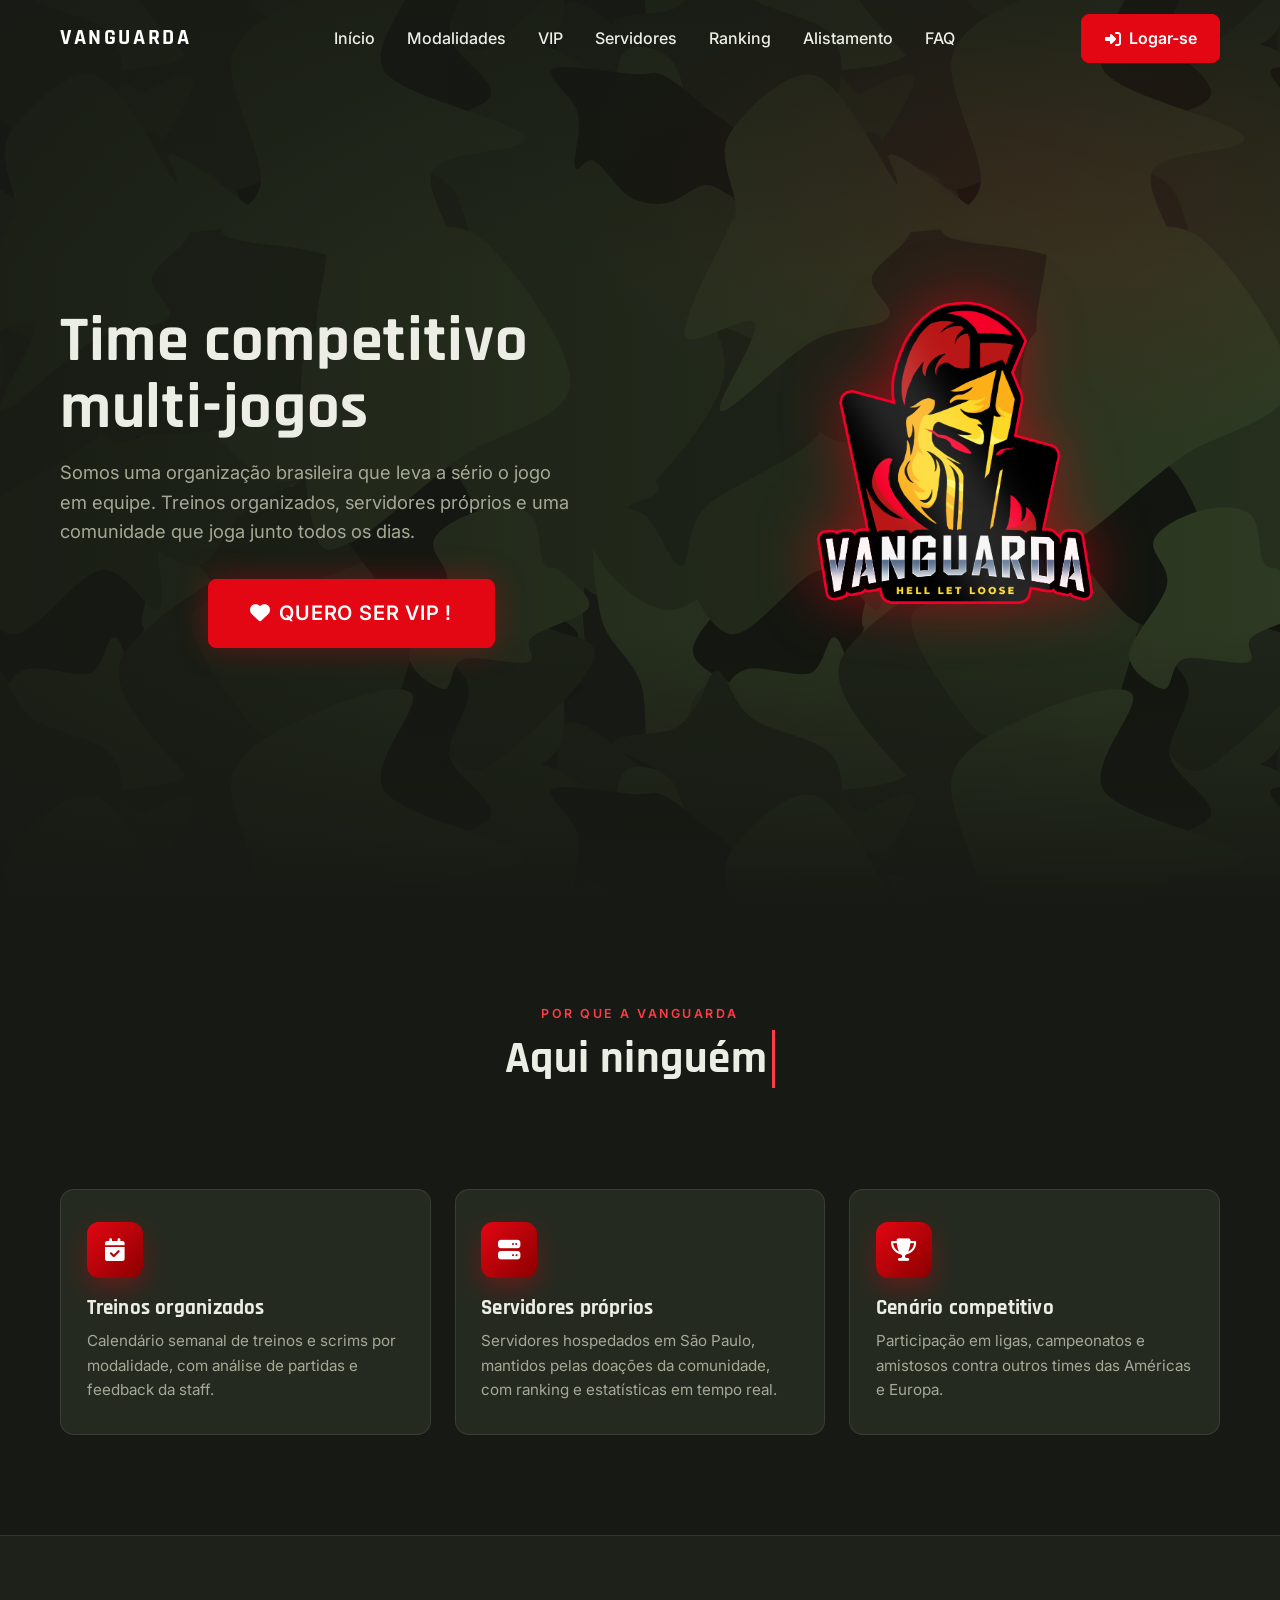
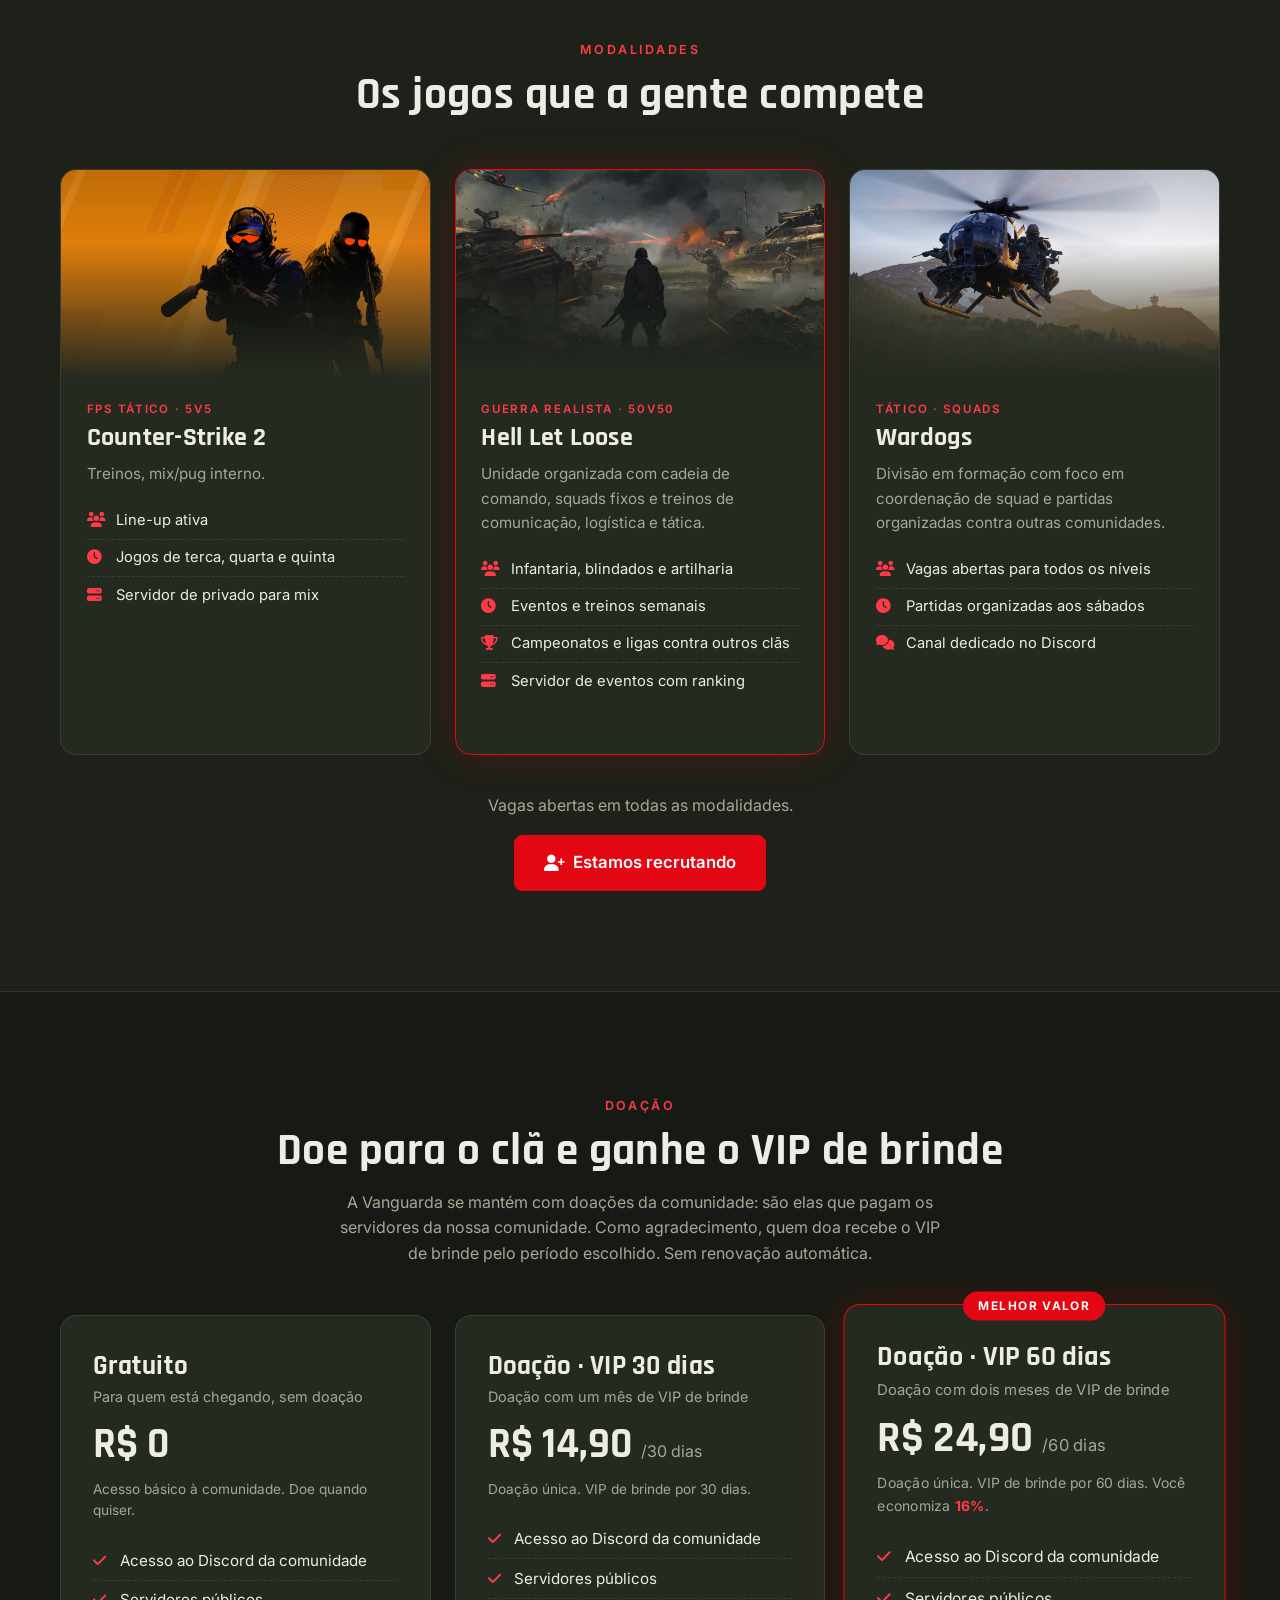
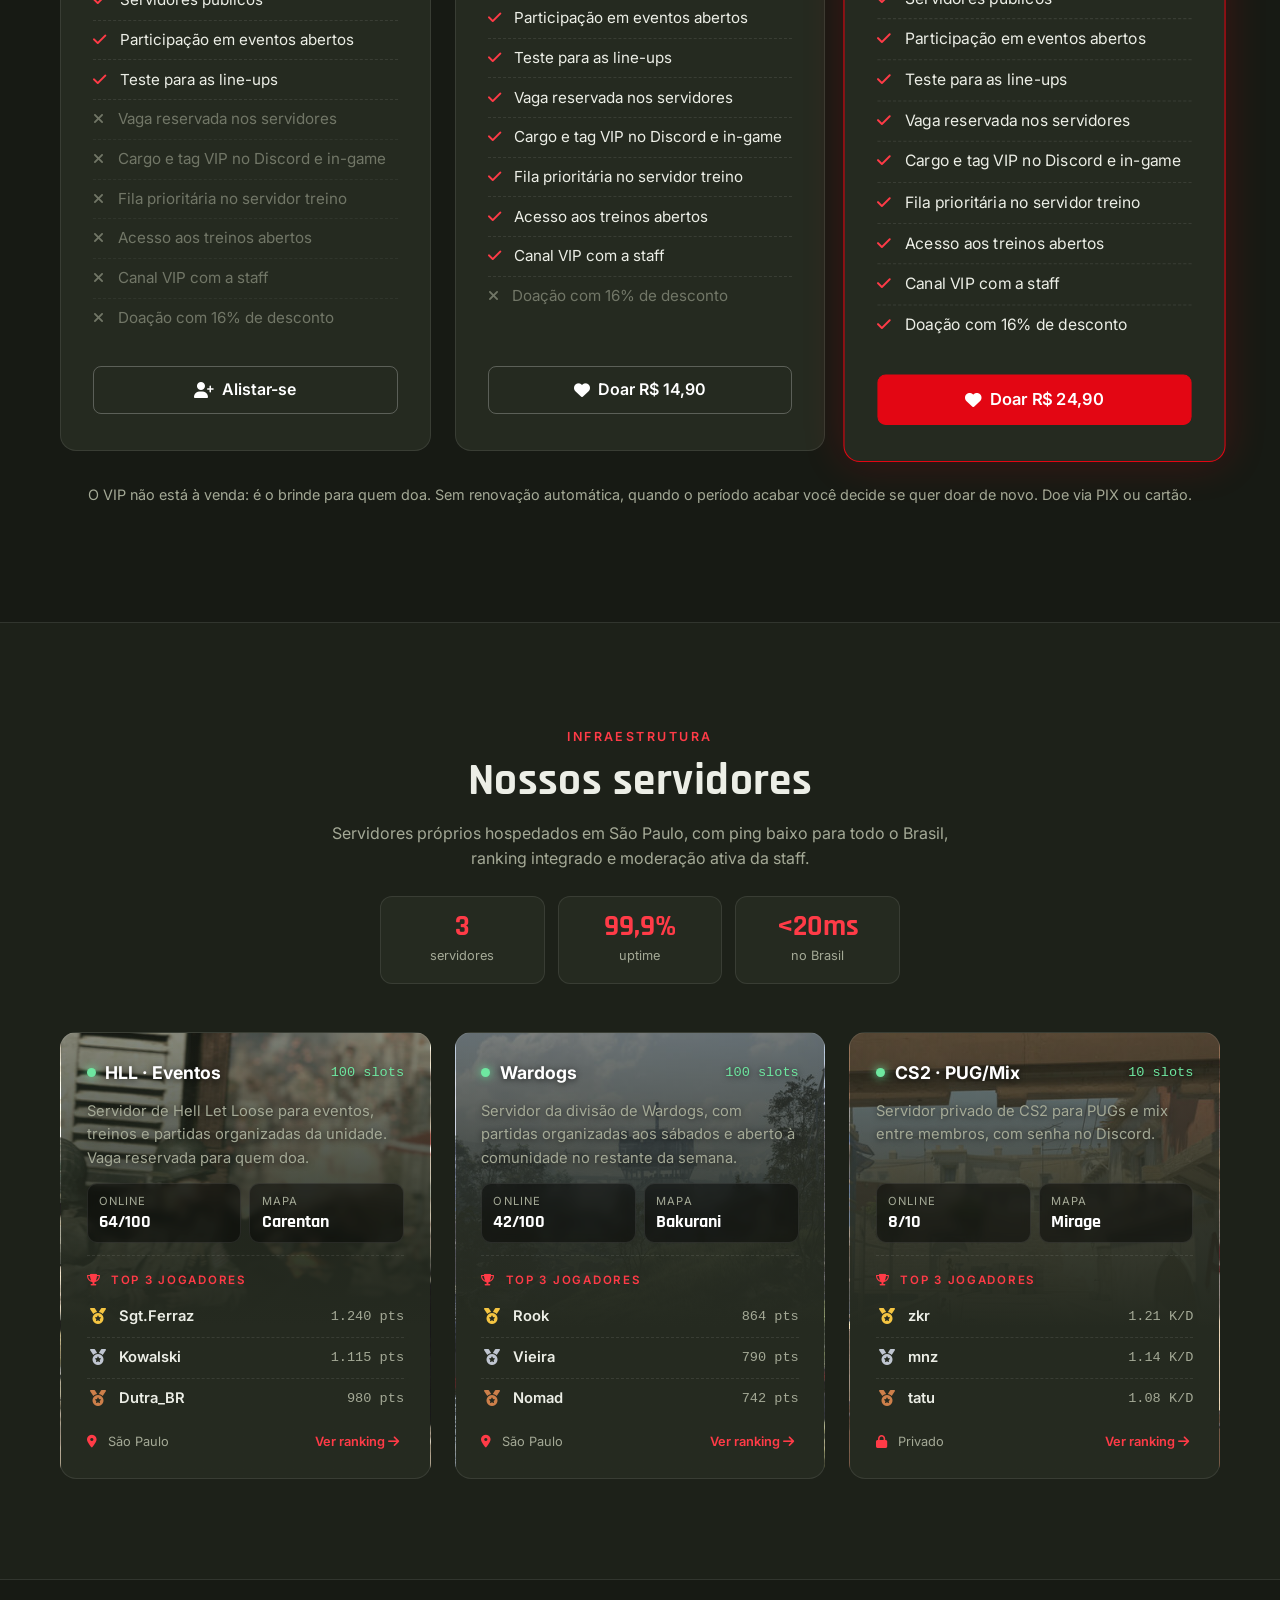
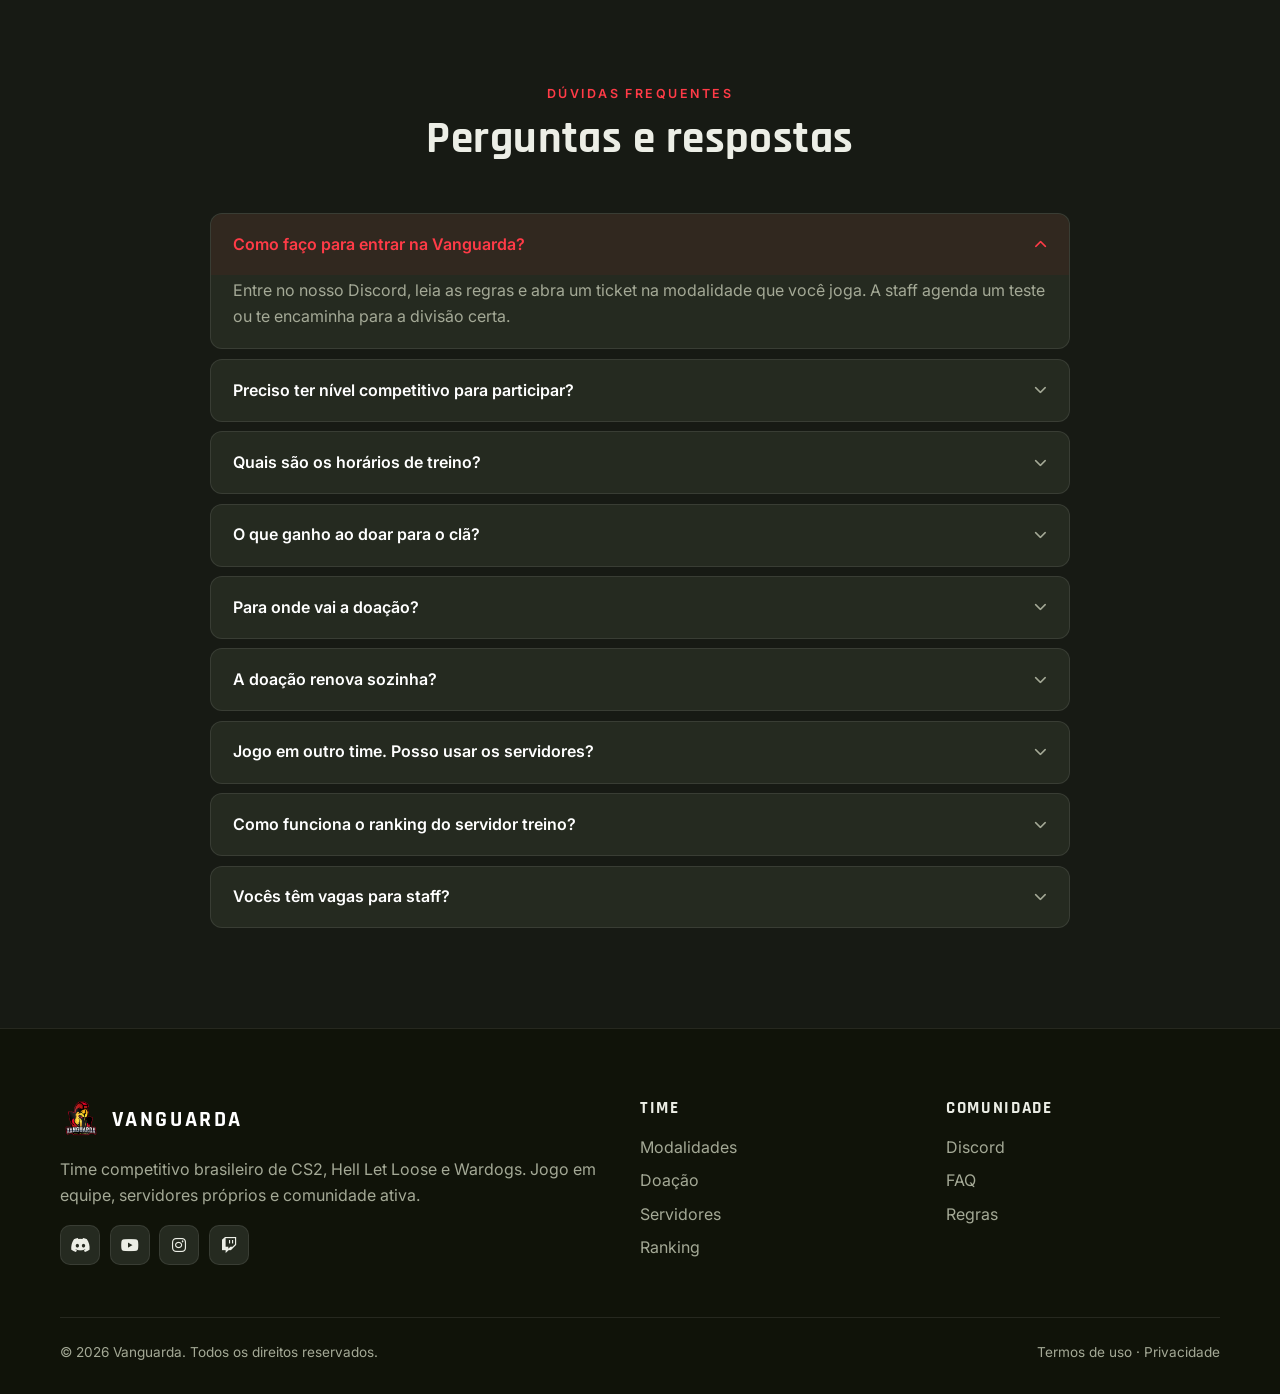
==== commit b4338167: "feat: point VIP plan buttons to vip.vanguarda.pro.br Co-Authored-By: Claude Opus 5.5 <noreply@anthro" ====
--- a/index.html
+++ b/index.html
@@ -10,7 +10,7 @@
   <link rel="preconnect" href="https://fonts.gstatic.com" crossorigin>
   <link href="https://fonts.googleapis.com/css2?family=Inter:wght@400;500;600&family=Rajdhani:wght@500;600;700&display=swap" rel="stylesheet">
   <link rel="stylesheet" href="https://cdnjs.cloudflare.com/ajax/libs/font-awesome/6.5.2/css/all.min.css">
-  <link rel="stylesheet" href="assets/css/styles.css">
+  <link rel="stylesheet" href="assets/css/styles.css?v=20261013">
 </head>
 <body>
 
@@ -189,7 +189,7 @@
             <li><i class="fa-solid fa-check"></i> Canal VIP com a staff</li>
             <li class="off"><i class="fa-solid fa-xmark"></i> Doação com 16% de desconto</li>
           </ul>
-          <a href="login.html?plano=vip30" class="btn btn-outline btn-block"><i class="fa-solid fa-heart"></i> Doar R$ 14,90</a>
+          <a href="https://vip.vanguarda.pro.br" class="btn btn-outline btn-block"><i class="fa-solid fa-heart"></i> Doar R$ 14,90</a>
         </div>
         <div class="plan featured">
           <span class="plan-tag">Melhor valor</span>
@@ -212,7 +212,7 @@
             <li><i class="fa-solid fa-check"></i> Canal VIP com a staff</li>
             <li><i class="fa-solid fa-check"></i> Doação com 16% de desconto</li>
           </ul>
-          <a href="login.html?plano=vip60" class="btn btn-primary btn-block"><i class="fa-solid fa-heart"></i> Doar R$ 24,90</a>
+          <a href="https://vip.vanguarda.pro.br" class="btn btn-primary btn-block"><i class="fa-solid fa-heart"></i> Doar R$ 24,90</a>
         </div>
       </div>
       <p class="center muted plans-note">O VIP não está à venda: é o brinde para quem doa. Sem renovação automática, quando o período acabar você decide se quer doar de novo. Doe via PIX ou cartão.</p>
@@ -373,13 +373,13 @@
       </div>
       <div class="footer-bottom">
         <span>© <span id="year"></span> Vanguarda. Todos os direitos reservados.</span>
-        <span><a href="#">Termos de uso</a> · <a href="privacidade.html">Privacidade</a></span>
+        <span><a href="termos.html">Termos de uso</a> · <a href="privacidade.html">Privacidade</a></span>
       </div>
     </div>
   </footer>
 
   <button class="back-top" id="backTop" aria-label="Voltar ao topo"><i class="fa-solid fa-arrow-up"></i></button>
 
-  <script src="assets/js/main.js"></script>
+  <script src="assets/js/main.js?v=20261013"></script>
 </body>
 </html>
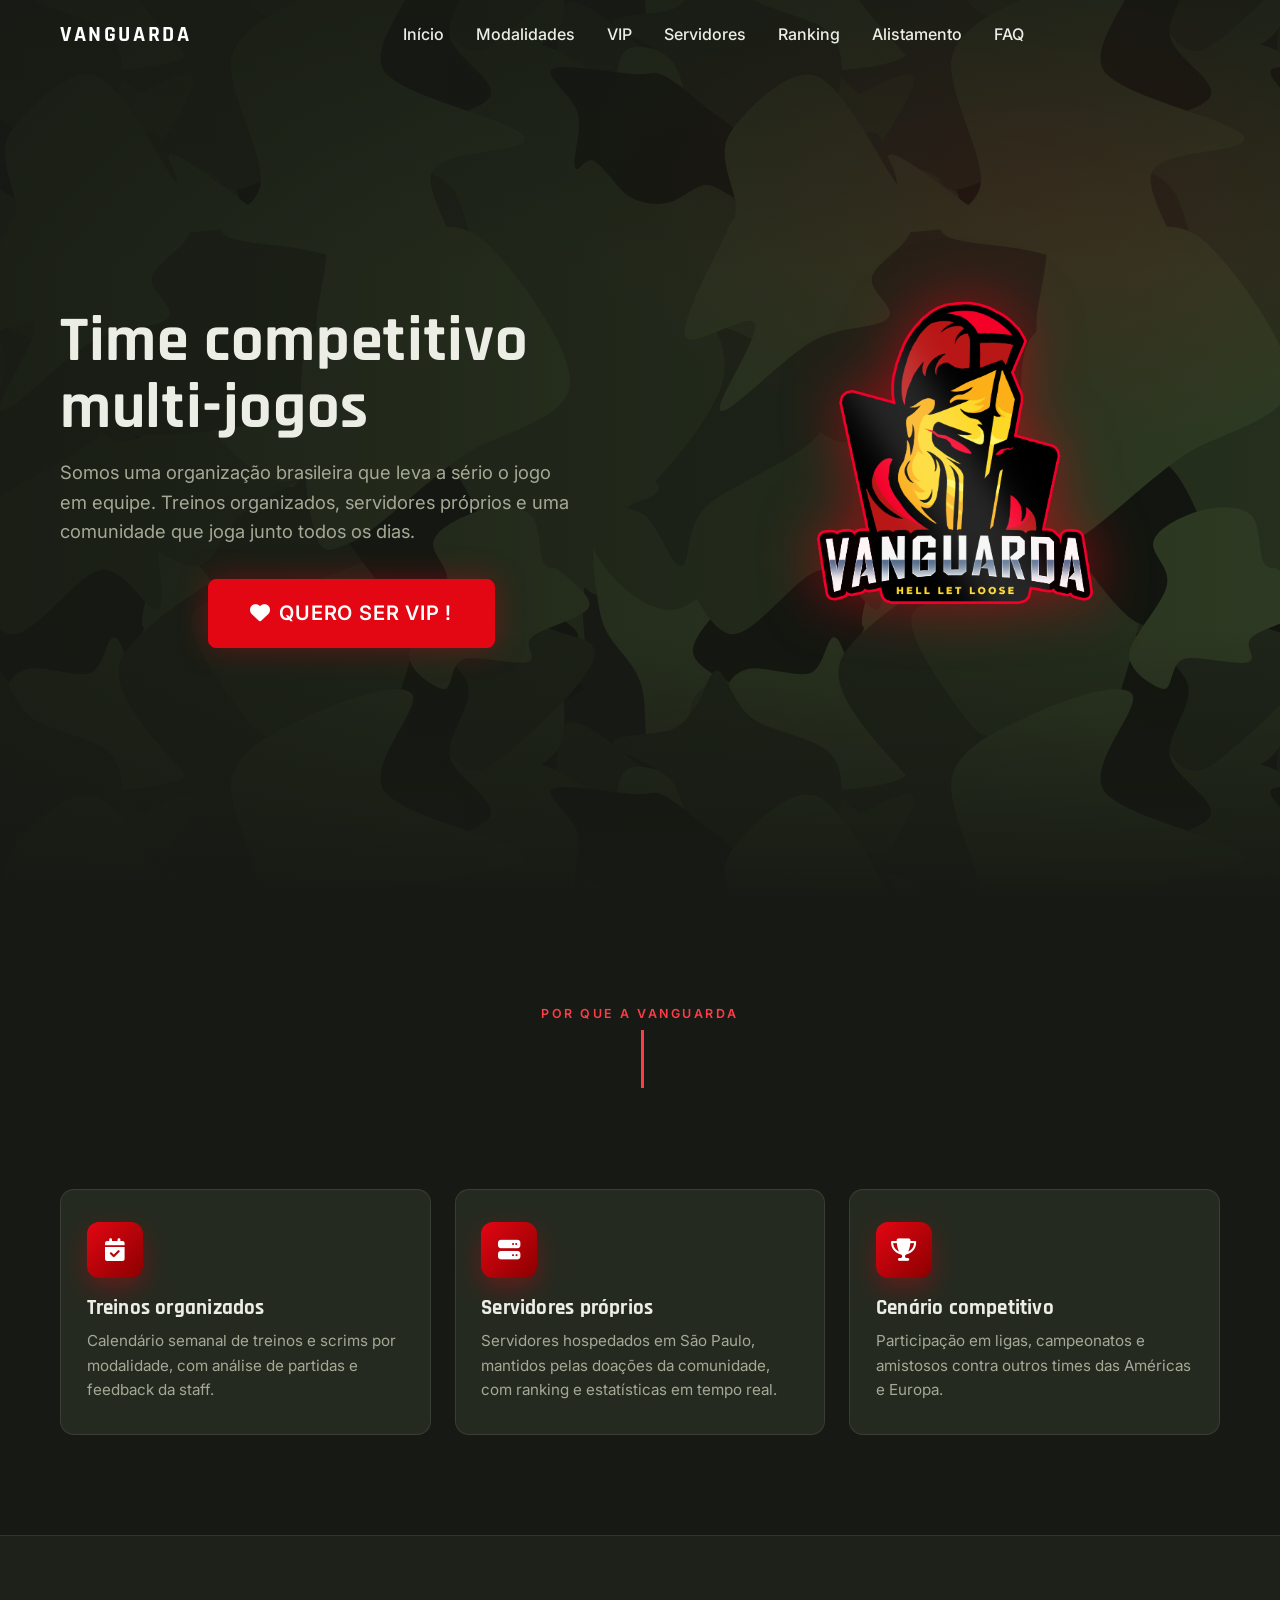
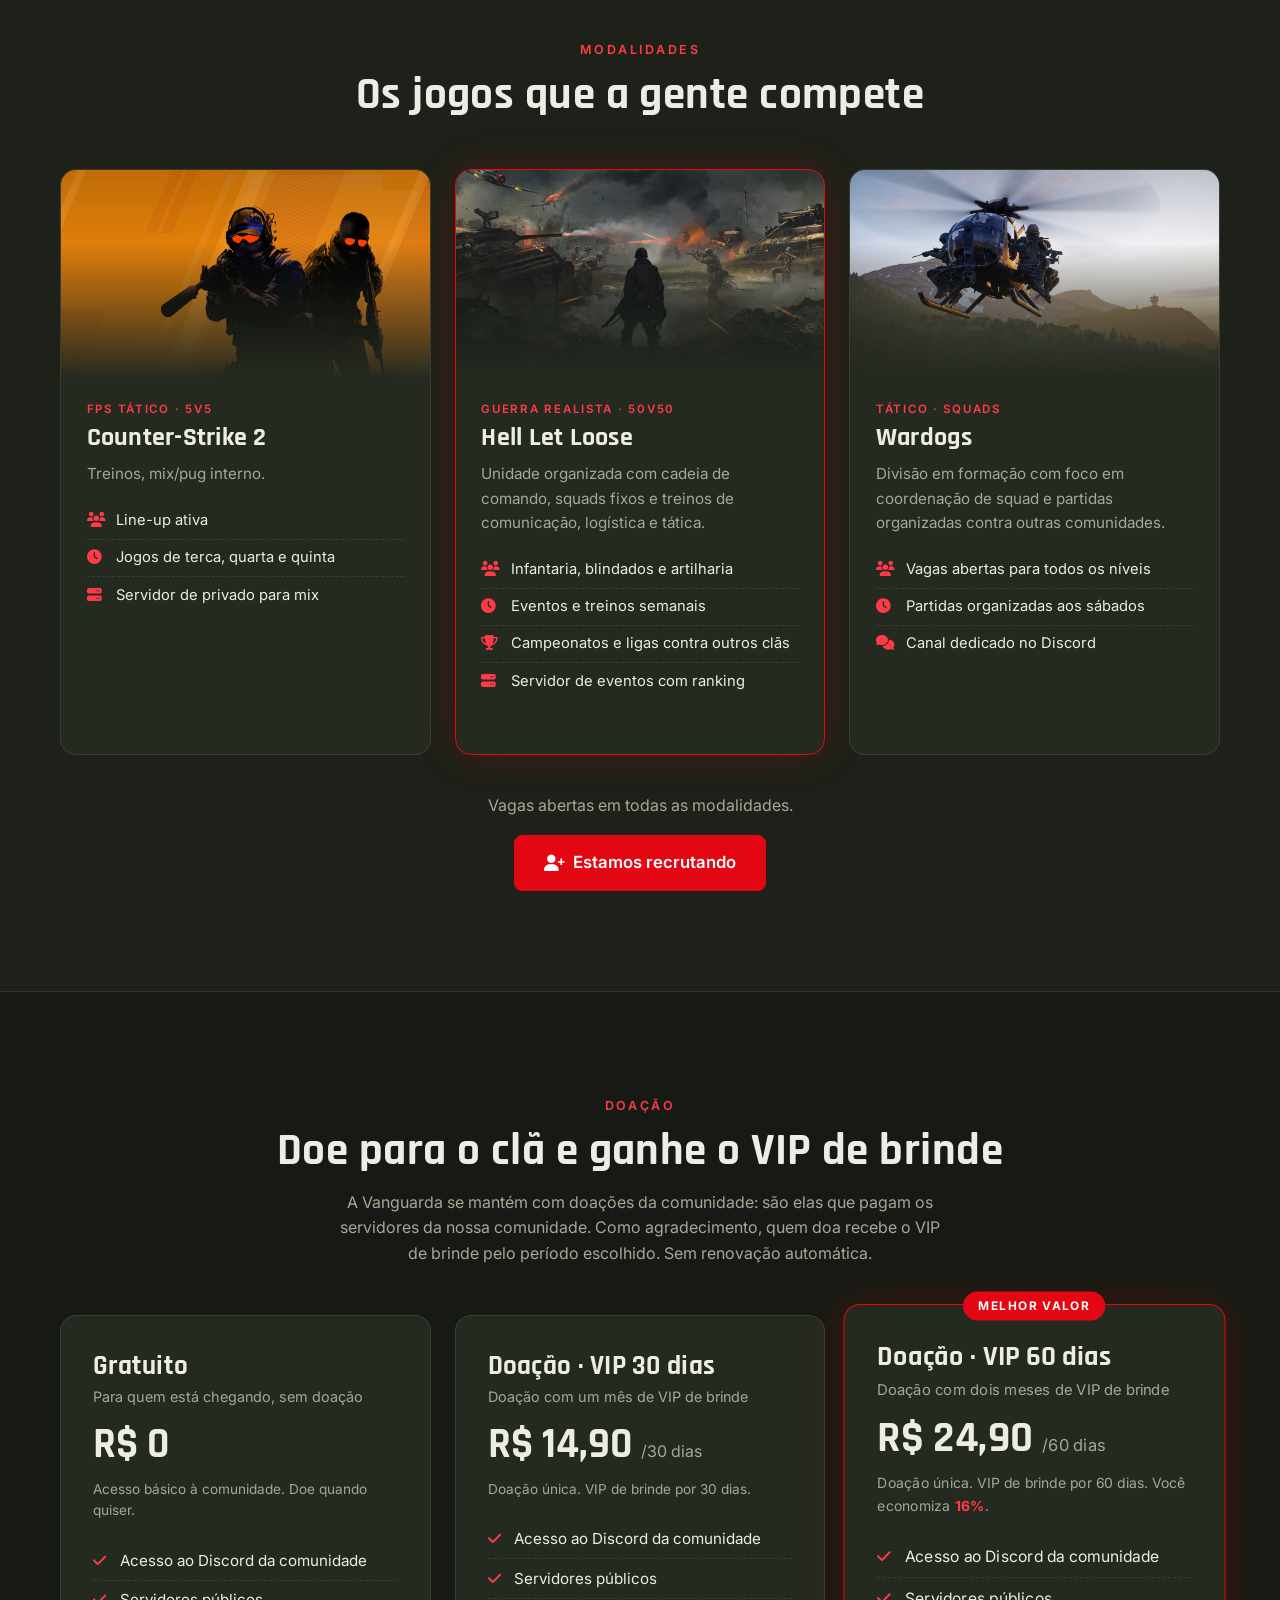
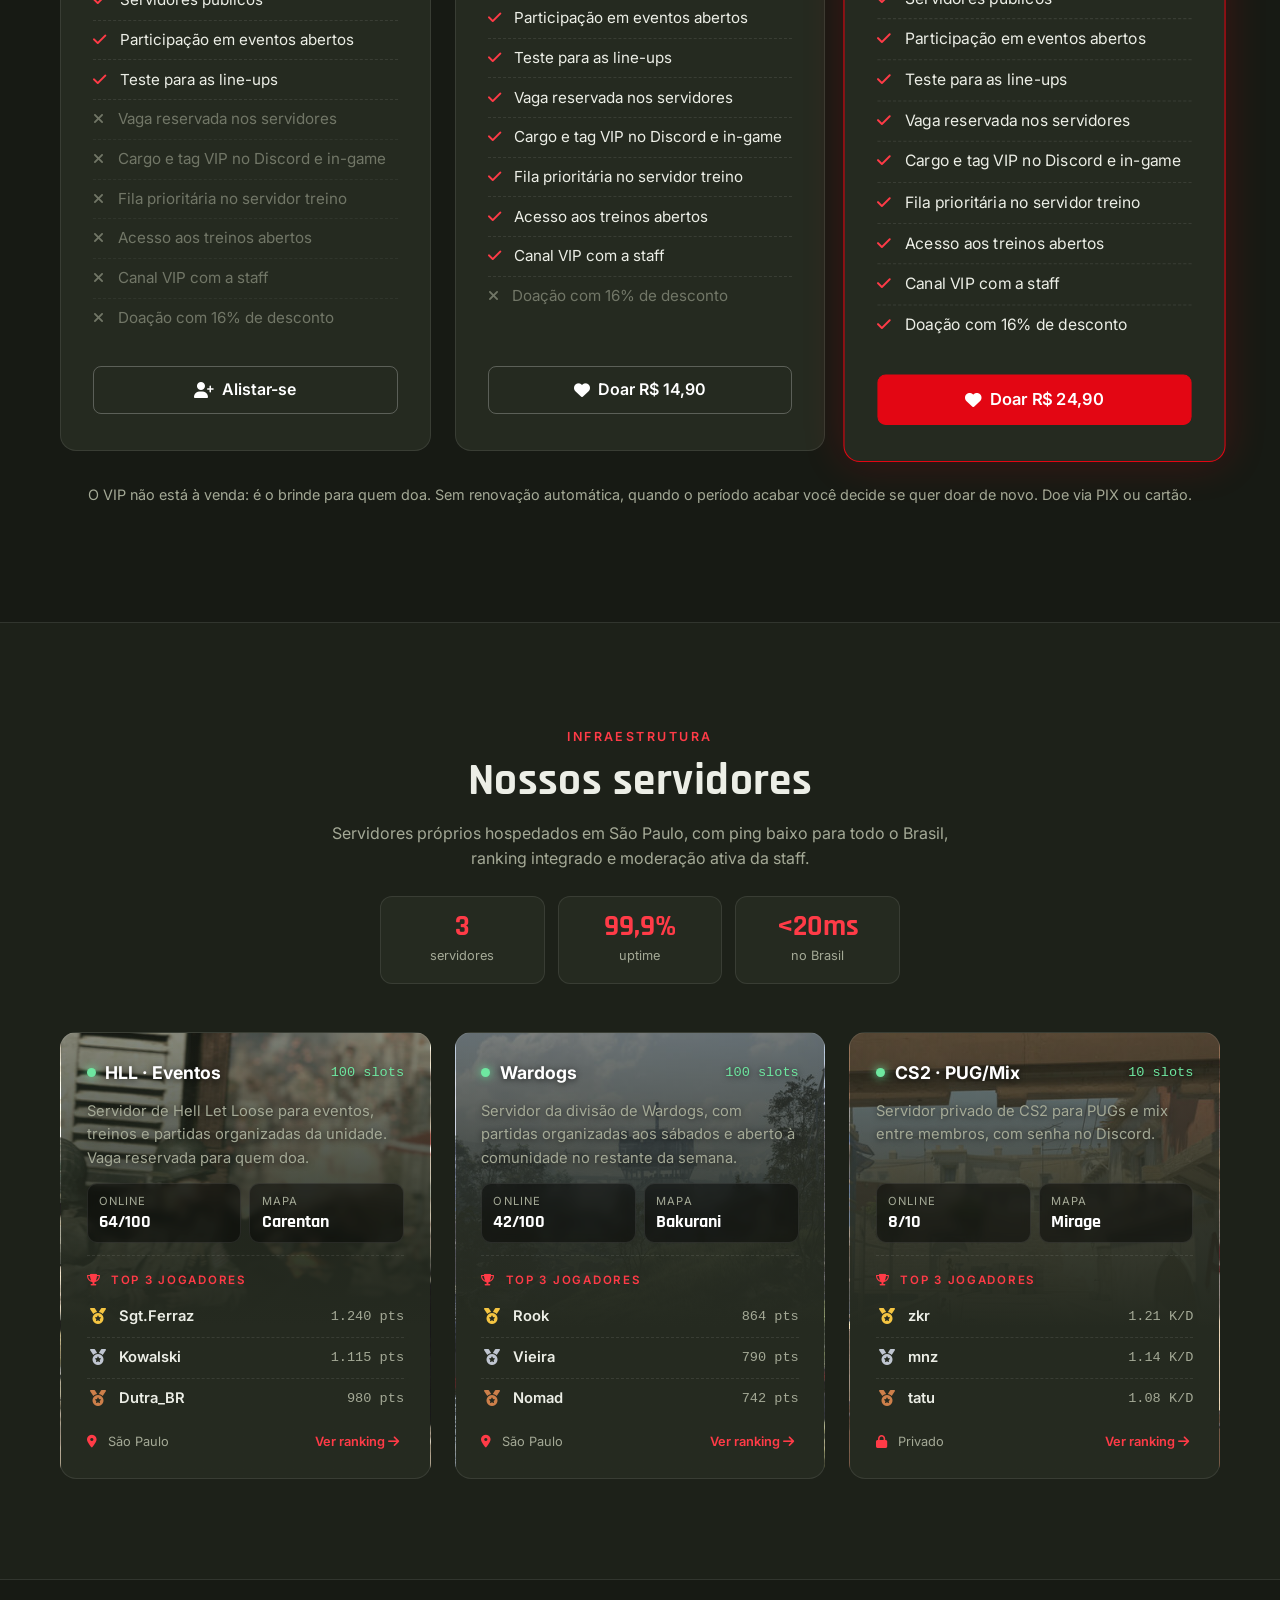
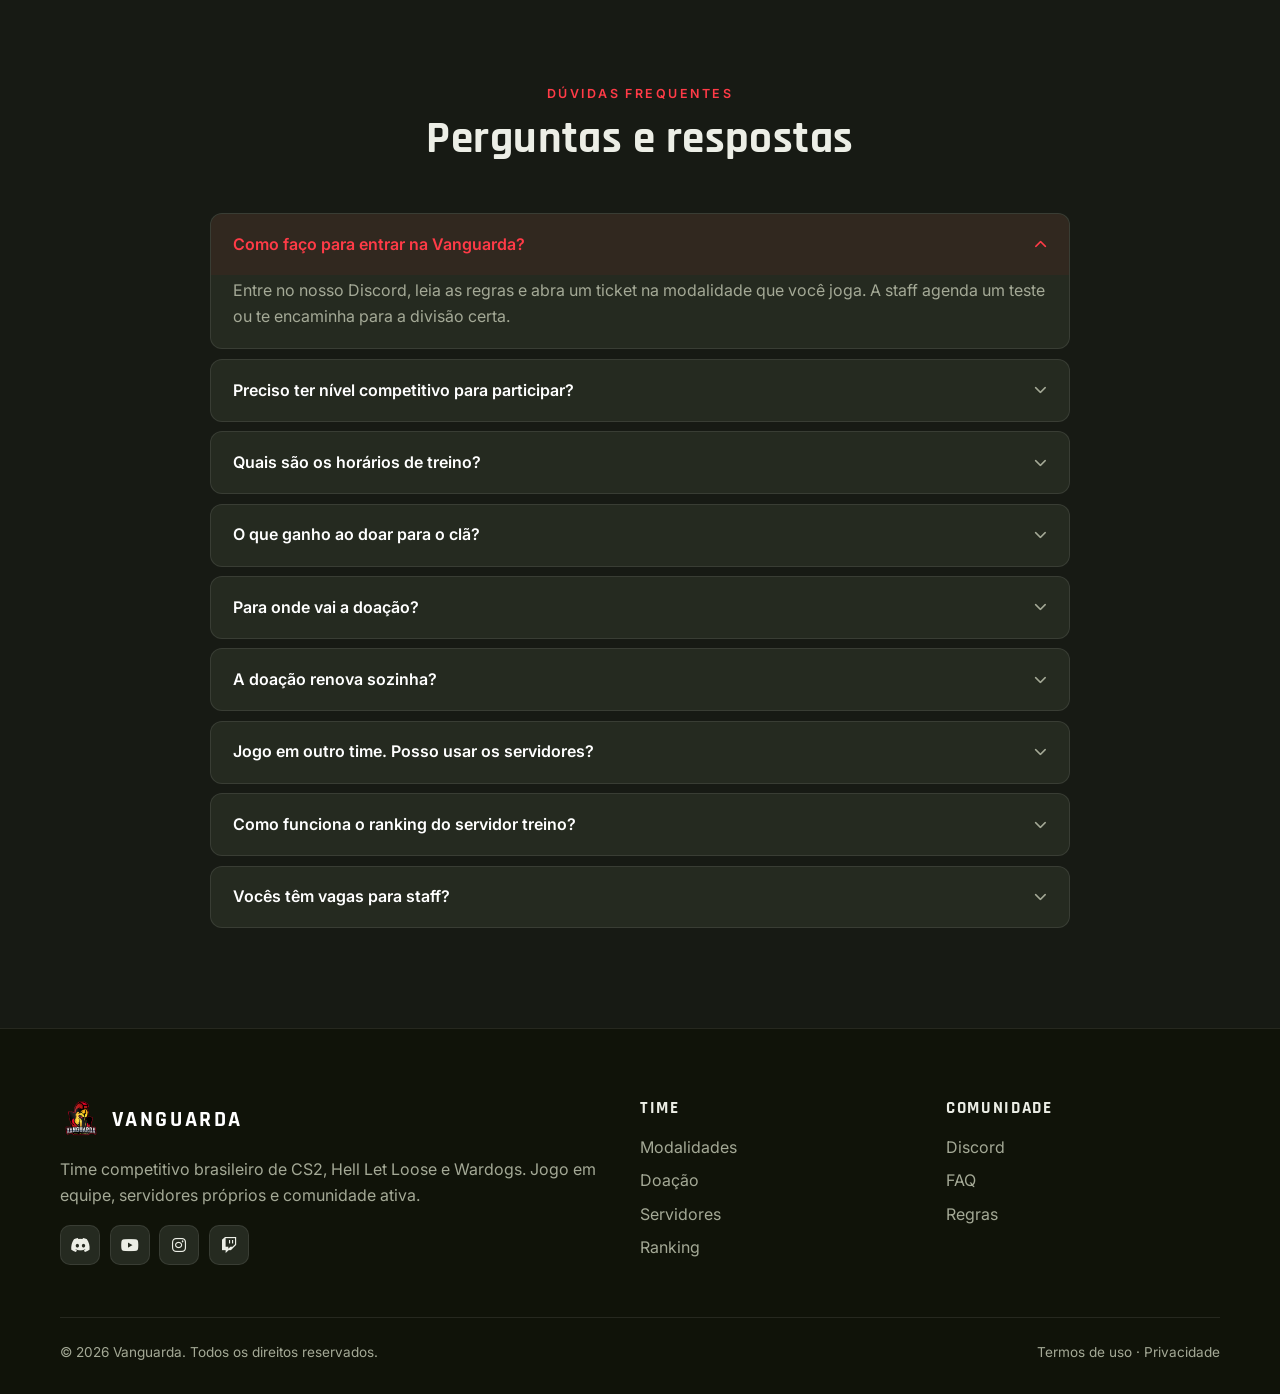
==== commit d257742a: "feat: remove login button from navbar Co-Authored-By: Claude Opus 5.5 <noreply@anthropic.com>" ====
--- a/index.html
+++ b/index.html
@@ -33,9 +33,6 @@
           <li><a href="recrutamento.html">Alistamento</a></li>
           <li><a href="#faq">FAQ</a></li>
         </ul>
-        <div class="nav-actions">
-          <a href="login.html" class="btn btn-primary"><i class="fa-solid fa-right-to-bracket"></i> Logar-se</a>
-        </div>
       </div>
     </div>
   </nav>
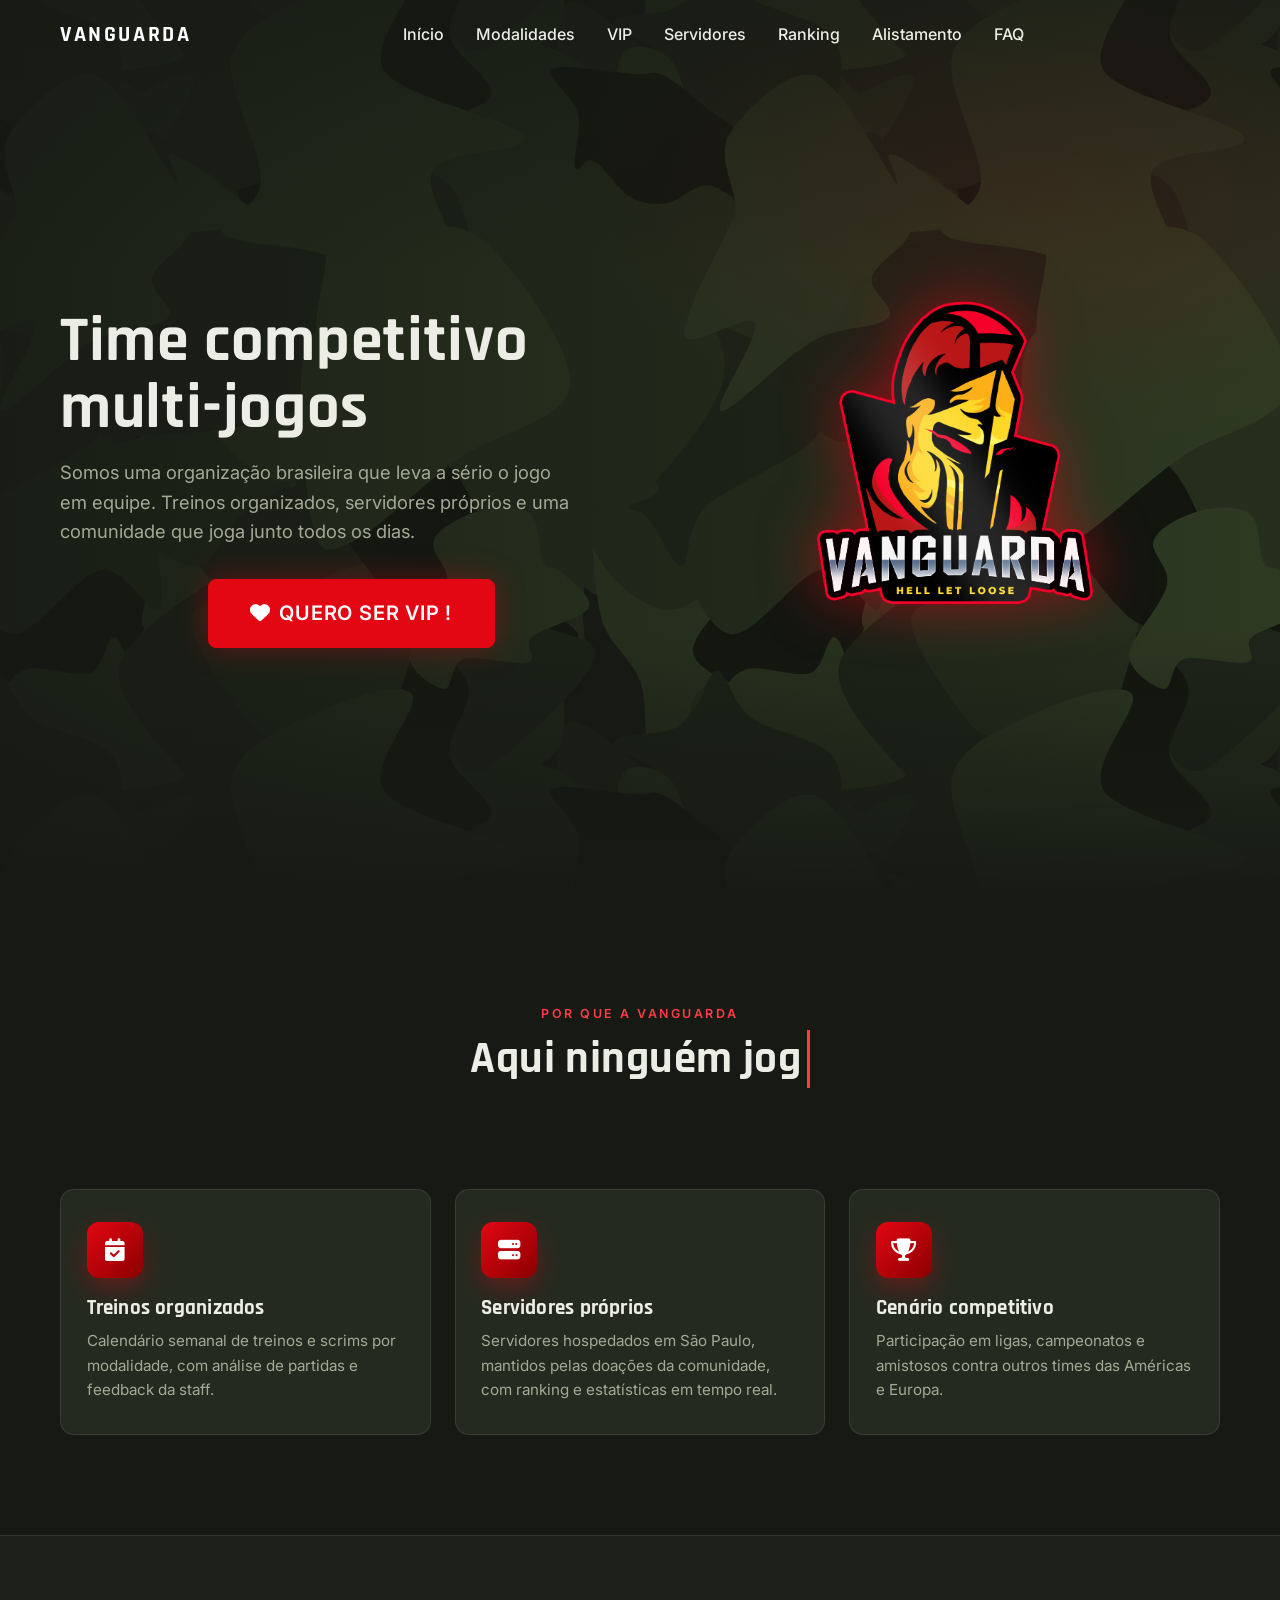
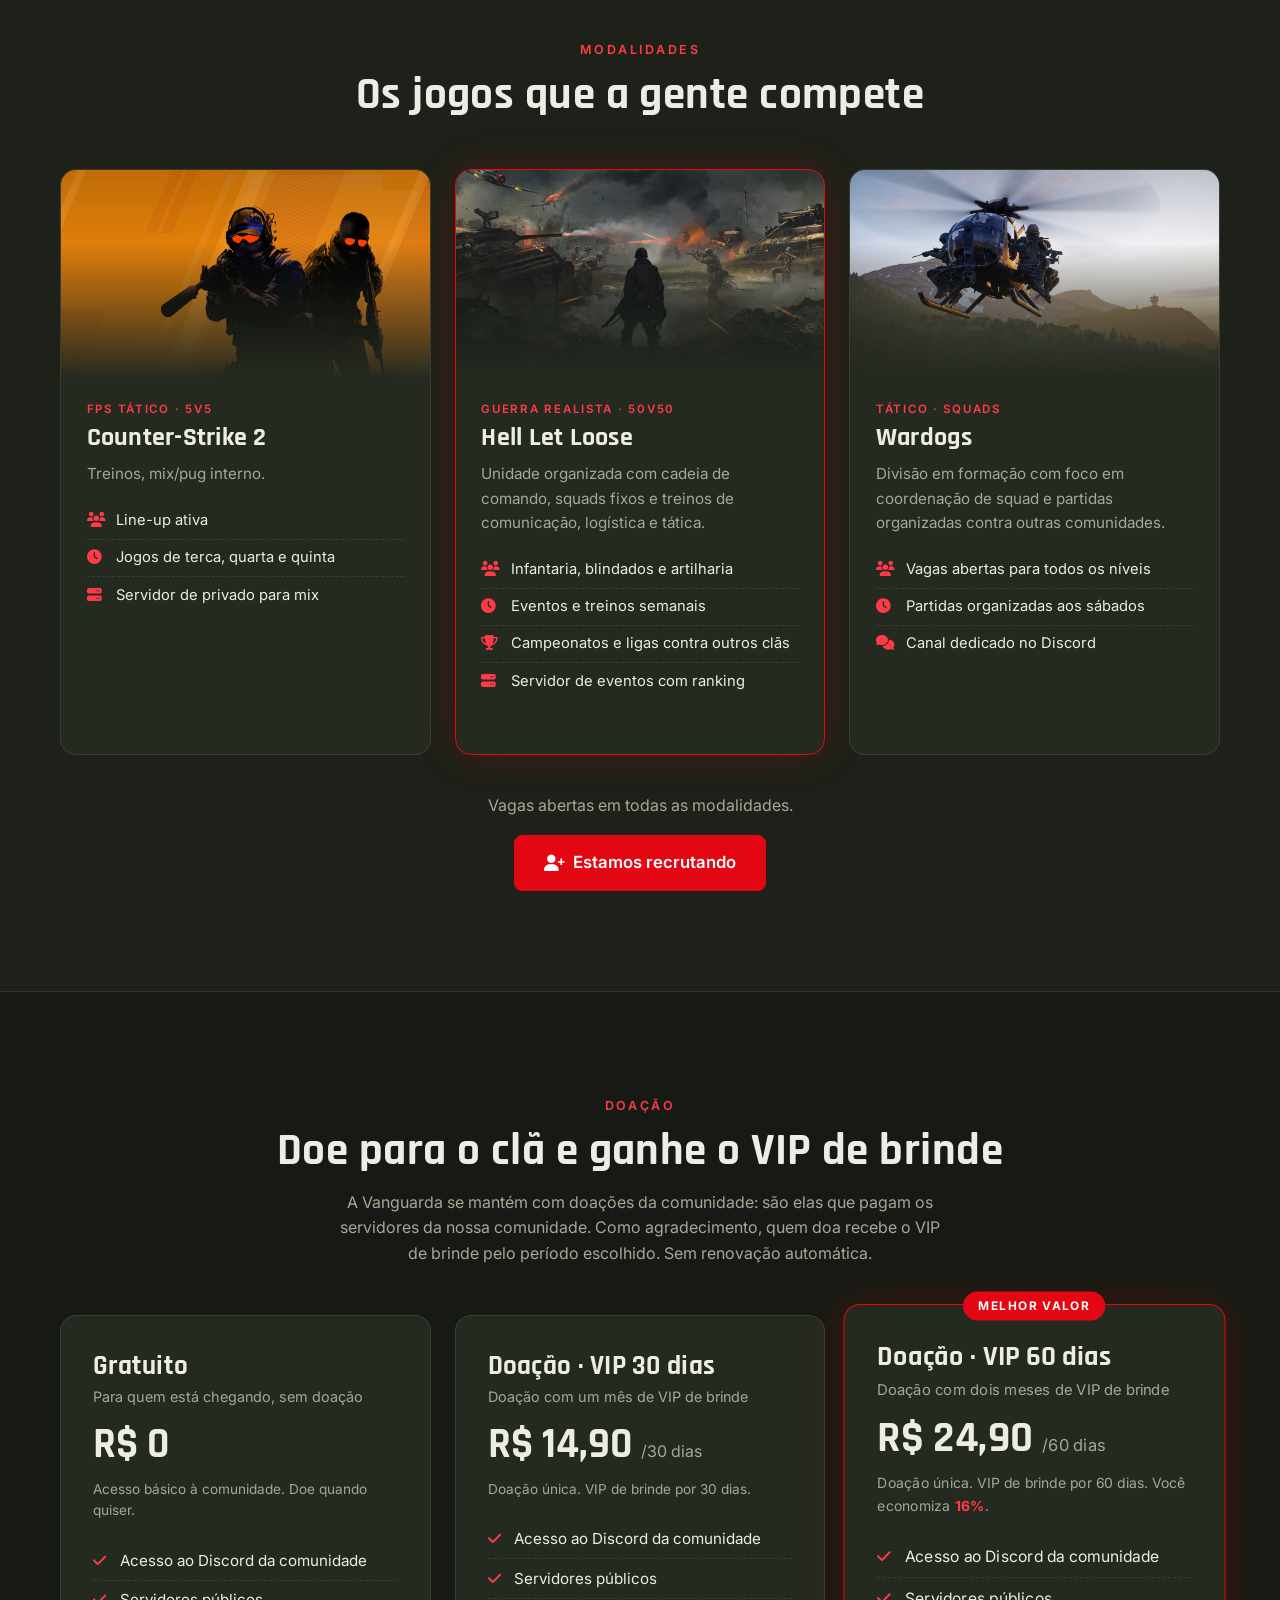
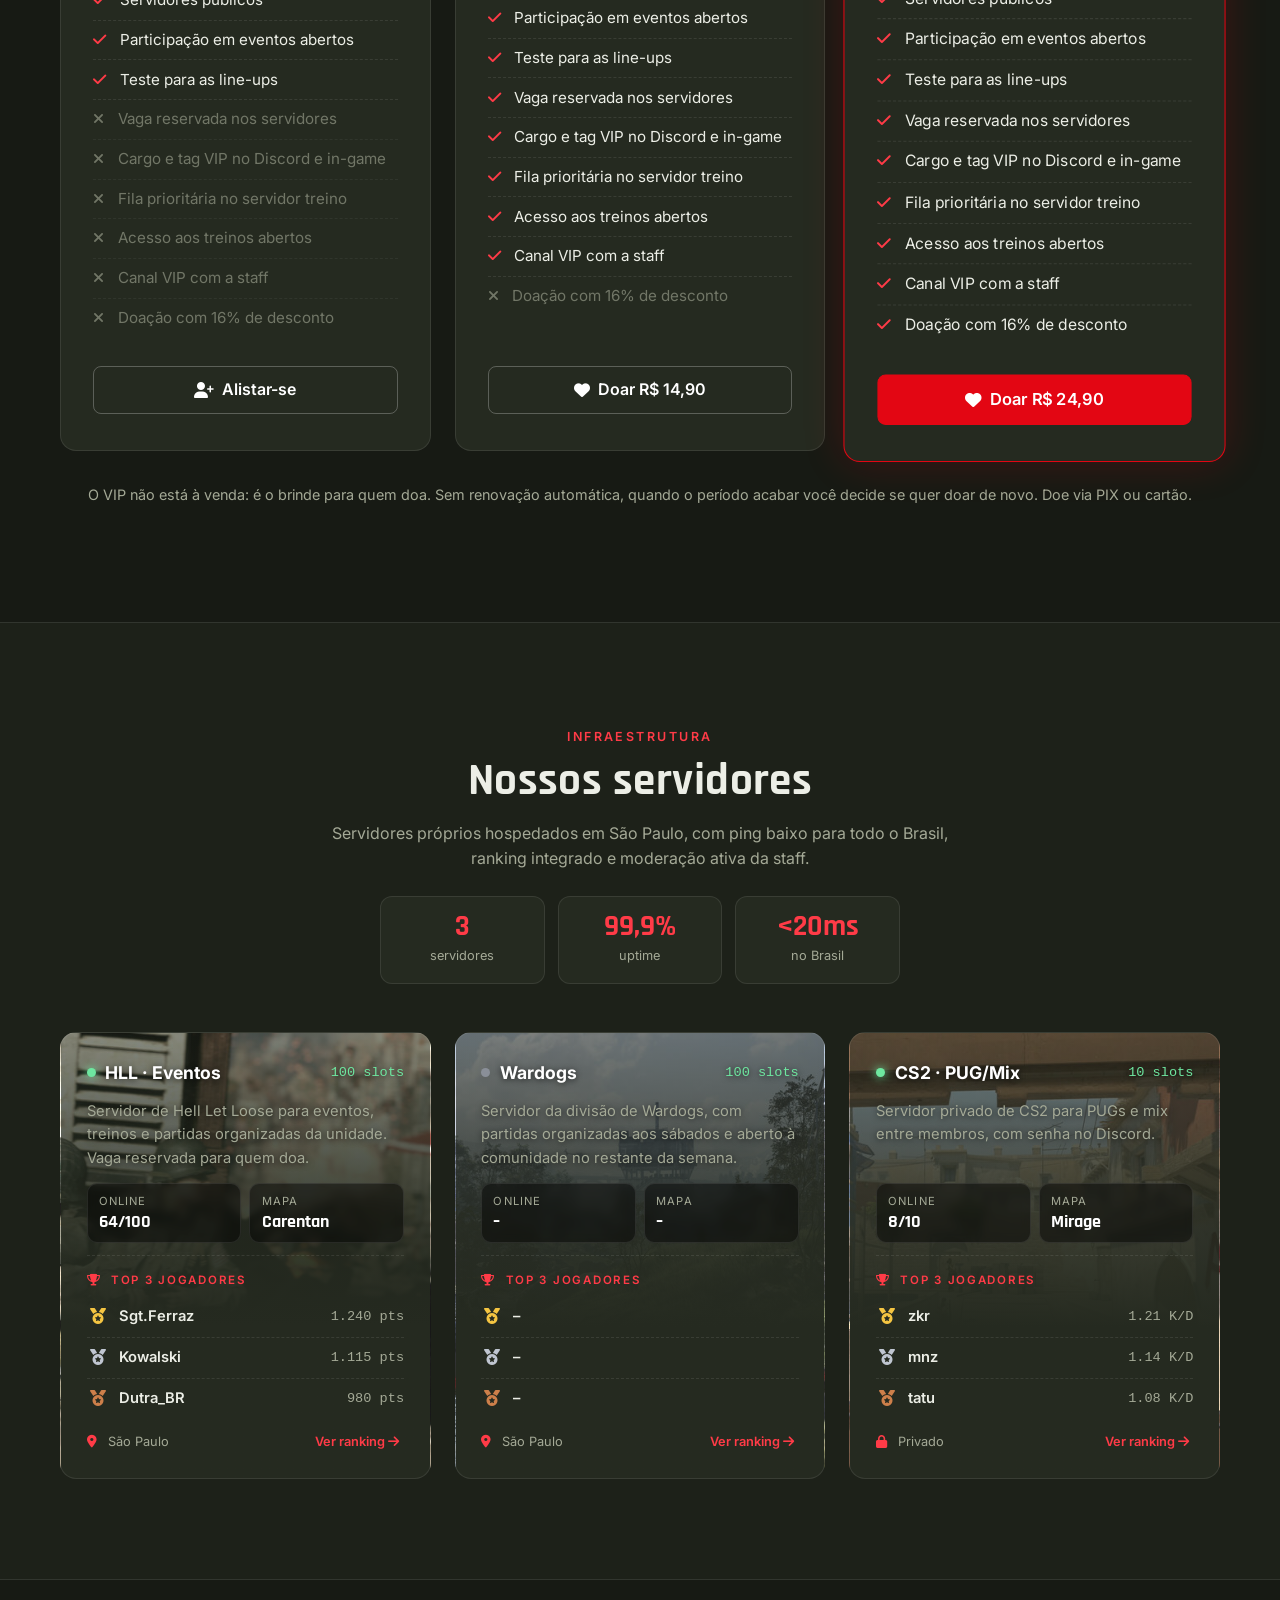
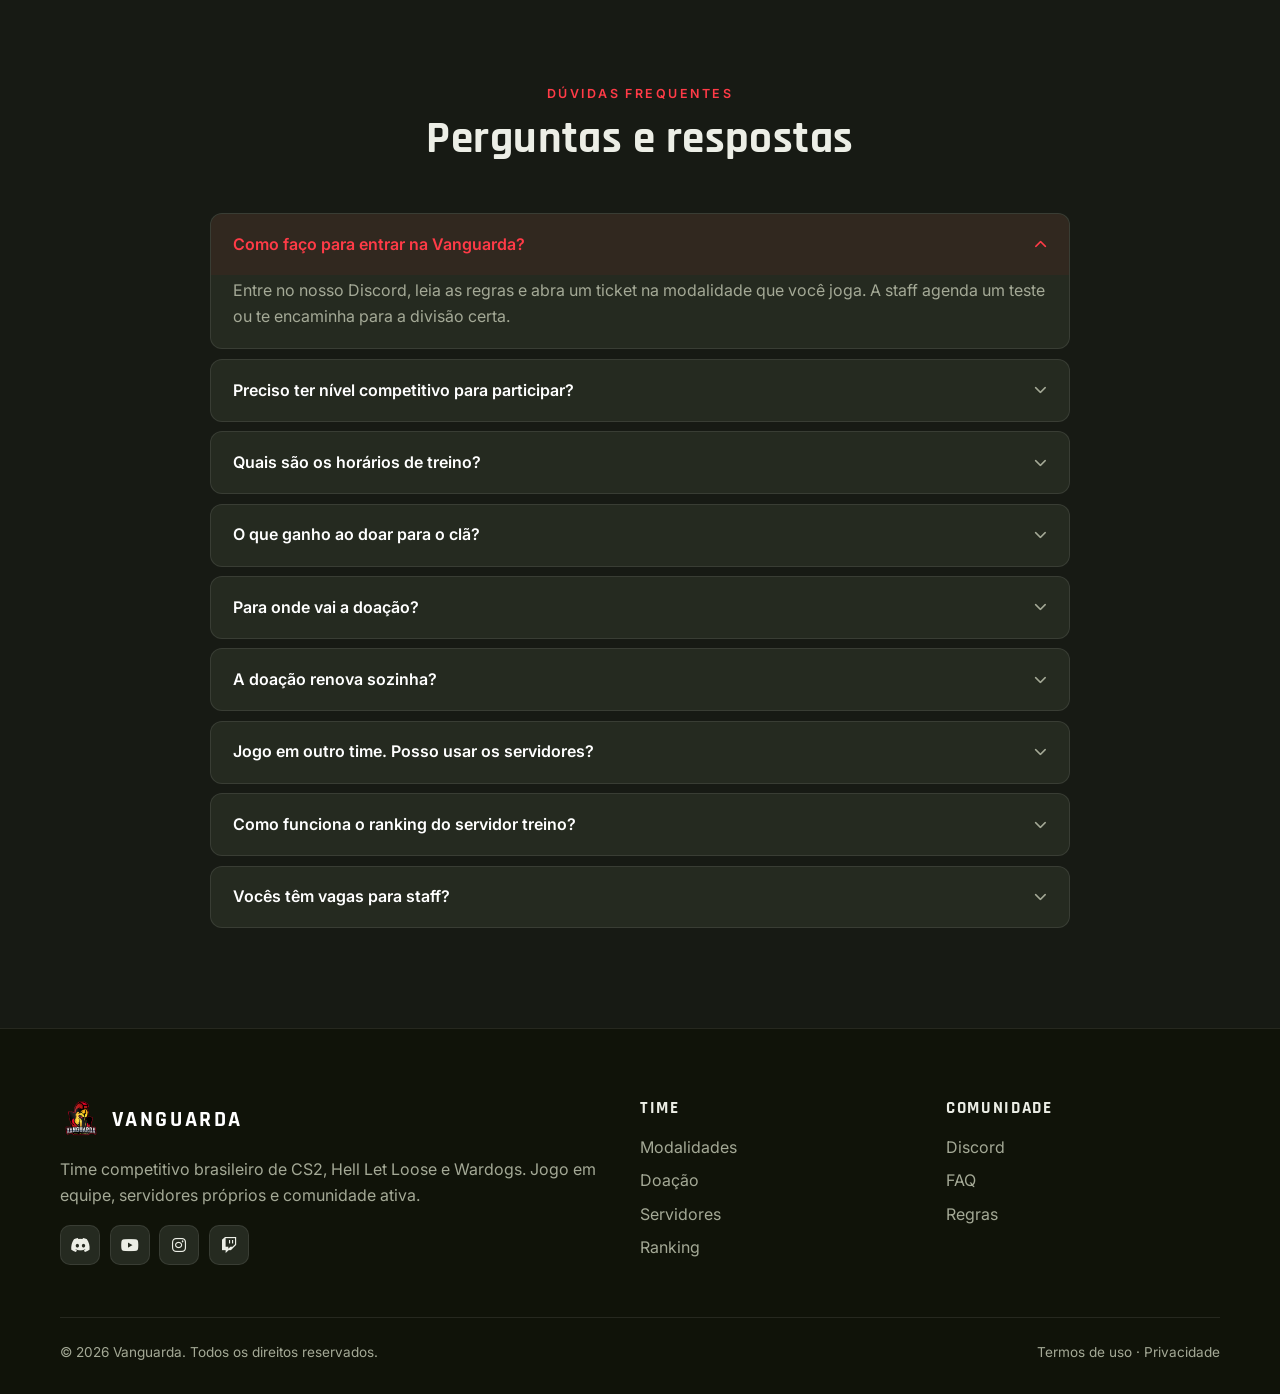
==== commit 57454681: "feat: show live Wardogs server status and top 3 from the VIP API The Wardogs card in #servidores now" ====
--- a/index.html
+++ b/index.html
@@ -10,7 +10,7 @@
   <link rel="preconnect" href="https://fonts.gstatic.com" crossorigin>
   <link href="https://fonts.googleapis.com/css2?family=Inter:wght@400;500;600&family=Rajdhani:wght@500;600;700&display=swap" rel="stylesheet">
   <link rel="stylesheet" href="https://cdnjs.cloudflare.com/ajax/libs/font-awesome/6.5.2/css/all.min.css">
-  <link rel="stylesheet" href="assets/css/styles.css?v=20261013">
+  <link rel="stylesheet" href="assets/css/styles.css?v=20261016">
 </head>
 <body>
 
@@ -229,7 +229,7 @@
           <div class="counter"><strong>&lt;20ms</strong><span>no Brasil</span></div>
         </div>
       </div>
-      <!-- Top 3: dados de exemplo até integrar com o ranking real -->
+      <!-- Wardogs: dados reais via vip.vanguarda.pro.br/api/v1/site/servers (assets/js/main.js). HLL e CS2: exemplo -->
       <div class="grid grid-3 servers">
         <a class="server" href="ranking.html?servidor=hll" data-map="carentan" title="Ver ranking completo">
           <div class="server-head"><span class="dot online"></span> <strong>HLL · Eventos</strong> <span class="mono push-right">100 slots</span></div>
@@ -248,19 +248,19 @@
           </div>
           <span class="server-meta"><i class="fa-solid fa-location-dot"></i> São Paulo <span class="server-go">Ver ranking <i class="fa-solid fa-arrow-right"></i></span></span>
         </a>
-        <a class="server" href="ranking.html?servidor=wardogs" data-map="king-of-the-hill" title="Ver ranking completo">
-          <div class="server-head"><span class="dot online"></span> <strong>Wardogs</strong> <span class="mono push-right">100 slots</span></div>
+        <a class="server" href="https://wardogs.vanguarda.pro.br/s/add8a0bf-eca3-42e5-b5ca-ac03021ae9f8/leaderboard" data-map="king-of-the-hill" data-vip-server="vanguarda" title="Ver ranking completo" target="_blank" rel="noopener">
+          <div class="server-head"><span class="dot pending" data-live="dot"></span> <strong>Wardogs</strong> <span class="mono push-right" data-live="slots">100 slots</span></div>
           <p>Servidor da divisão de Wardogs, com partidas organizadas aos sábados e aberto à comunidade no restante da semana.</p>
           <dl class="server-stats">
-            <div><dt>Online</dt><dd>42/100</dd></div>
-            <div><dt>Mapa</dt><dd>Bakurani</dd></div>
+            <div><dt>Online</dt><dd data-live="online">&ndash;</dd></div>
+            <div><dt>Mapa</dt><dd data-live="map">&ndash;</dd></div>
           </dl>
           <div class="server-top">
             <span class="server-top-title"><i class="fa-solid fa-trophy"></i> Top 3 jogadores</span>
-            <ol>
-            <li><span class="rank rank-1"><i class="fa-solid fa-medal"></i></span><span class="player">Rook</span><span class="score mono">864 pts</span></li>
-            <li><span class="rank rank-2"><i class="fa-solid fa-medal"></i></span><span class="player">Vieira</span><span class="score mono">790 pts</span></li>
-            <li><span class="rank rank-3"><i class="fa-solid fa-medal"></i></span><span class="player">Nomad</span><span class="score mono">742 pts</span></li>
+            <ol data-live="top">
+            <li><span class="rank rank-1"><i class="fa-solid fa-medal"></i></span><span class="player">&ndash;</span><span class="score mono"></span></li>
+            <li><span class="rank rank-2"><i class="fa-solid fa-medal"></i></span><span class="player">&ndash;</span><span class="score mono"></span></li>
+            <li><span class="rank rank-3"><i class="fa-solid fa-medal"></i></span><span class="player">&ndash;</span><span class="score mono"></span></li>
             </ol>
           </div>
           <span class="server-meta"><i class="fa-solid fa-location-dot"></i> São Paulo <span class="server-go">Ver ranking <i class="fa-solid fa-arrow-right"></i></span></span>
@@ -377,6 +377,6 @@
 
   <button class="back-top" id="backTop" aria-label="Voltar ao topo"><i class="fa-solid fa-arrow-up"></i></button>
 
-  <script src="assets/js/main.js?v=20261013"></script>
+  <script src="assets/js/main.js?v=20261016"></script>
 </body>
 </html>
--- a/assets/css/styles.css
+++ b/assets/css/styles.css
@@ -157,6 +157,8 @@
 .panel-foot i { color: var(--accent-2); margin-right: .3rem; }
 .panel-body { padding: 1.2rem; display: grid; gap: 1rem; }
 .dot { width: 9px; height: 9px; border-radius: 50%; background: #6ee7a0; box-shadow: 0 0 10px #6ee7a0; display: inline-block; }
+.dot.pending { background: #8a8f98; box-shadow: none; }
+.dot.offline { background: #e30613; box-shadow: 0 0 10px #e30613; }
 .stat { display: grid; grid-template-columns: 1fr auto; gap: .3rem .6rem; font-size: .9rem; color: var(--muted); }
 .stat strong { color: #fff; }
 .bar { grid-column: 1 / -1; height: 6px; border-radius: 3px; background: rgba(255,255,255,.08); overflow: hidden; }
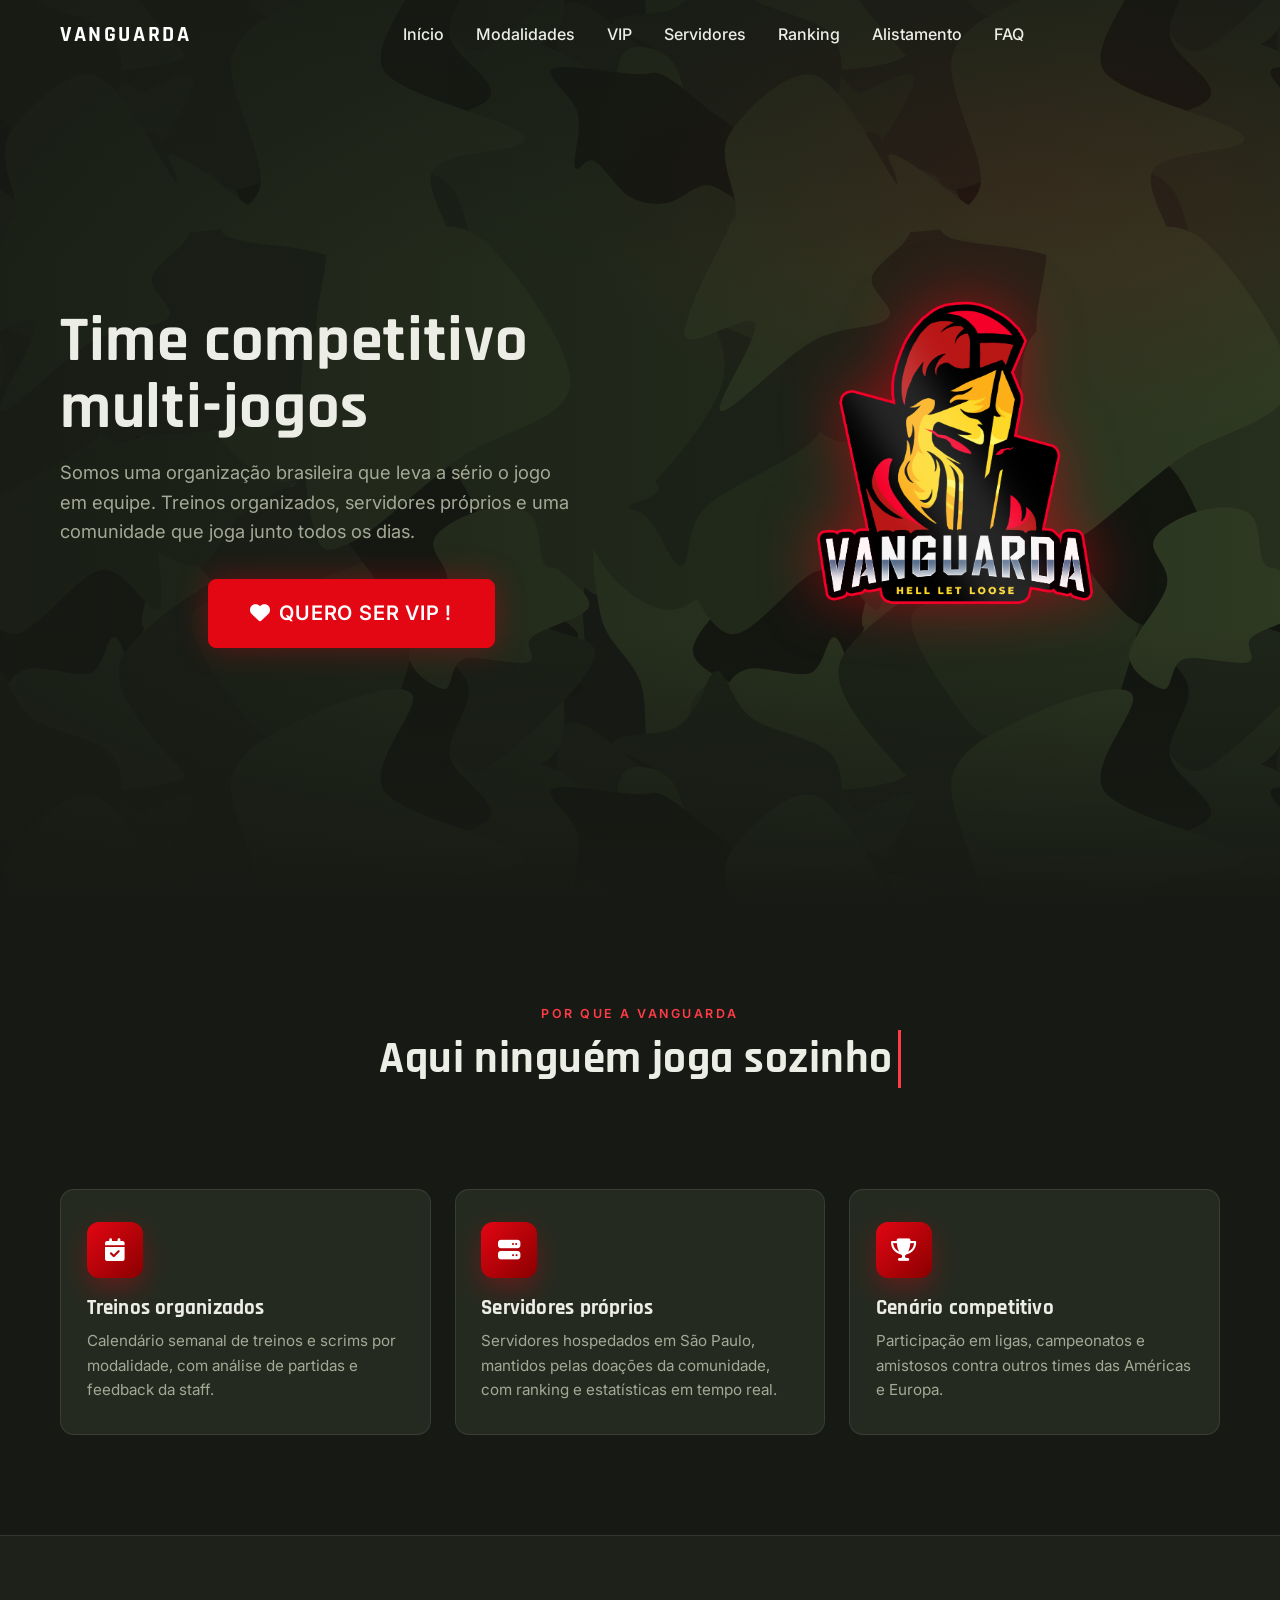
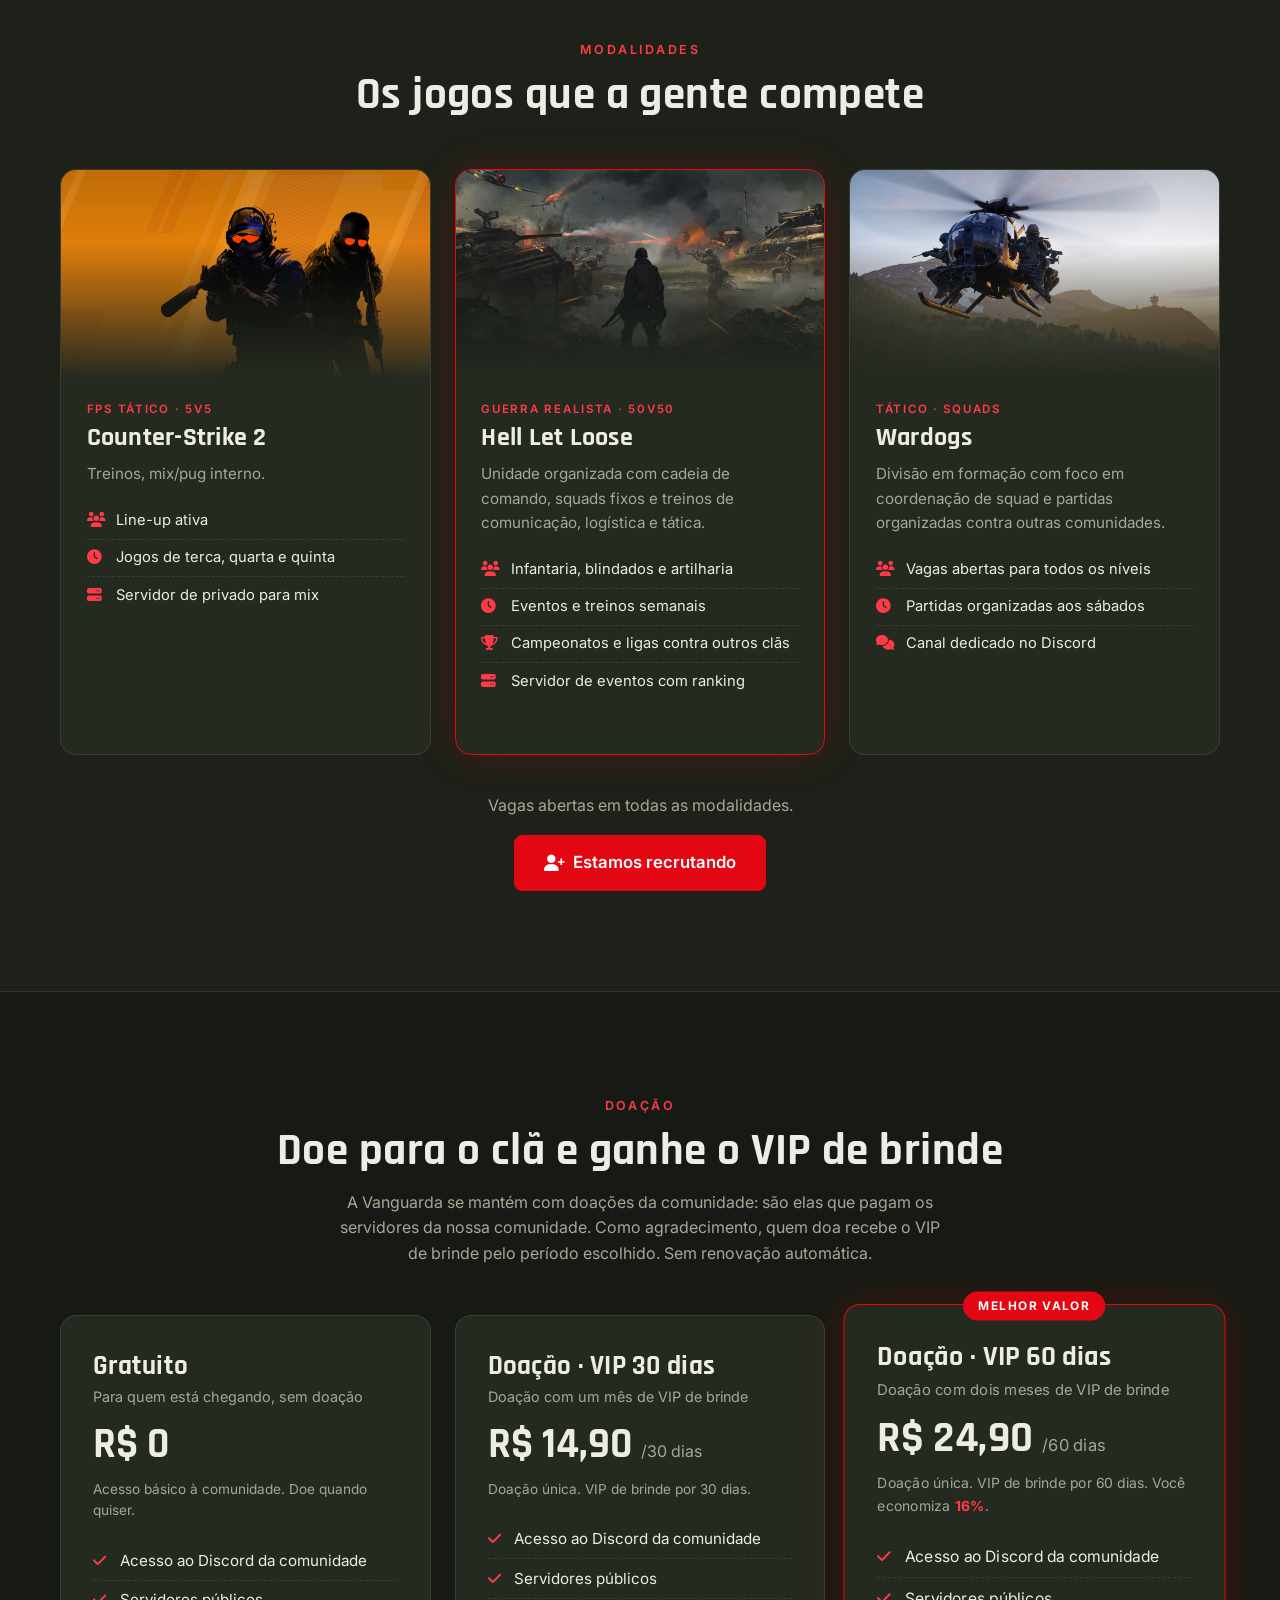
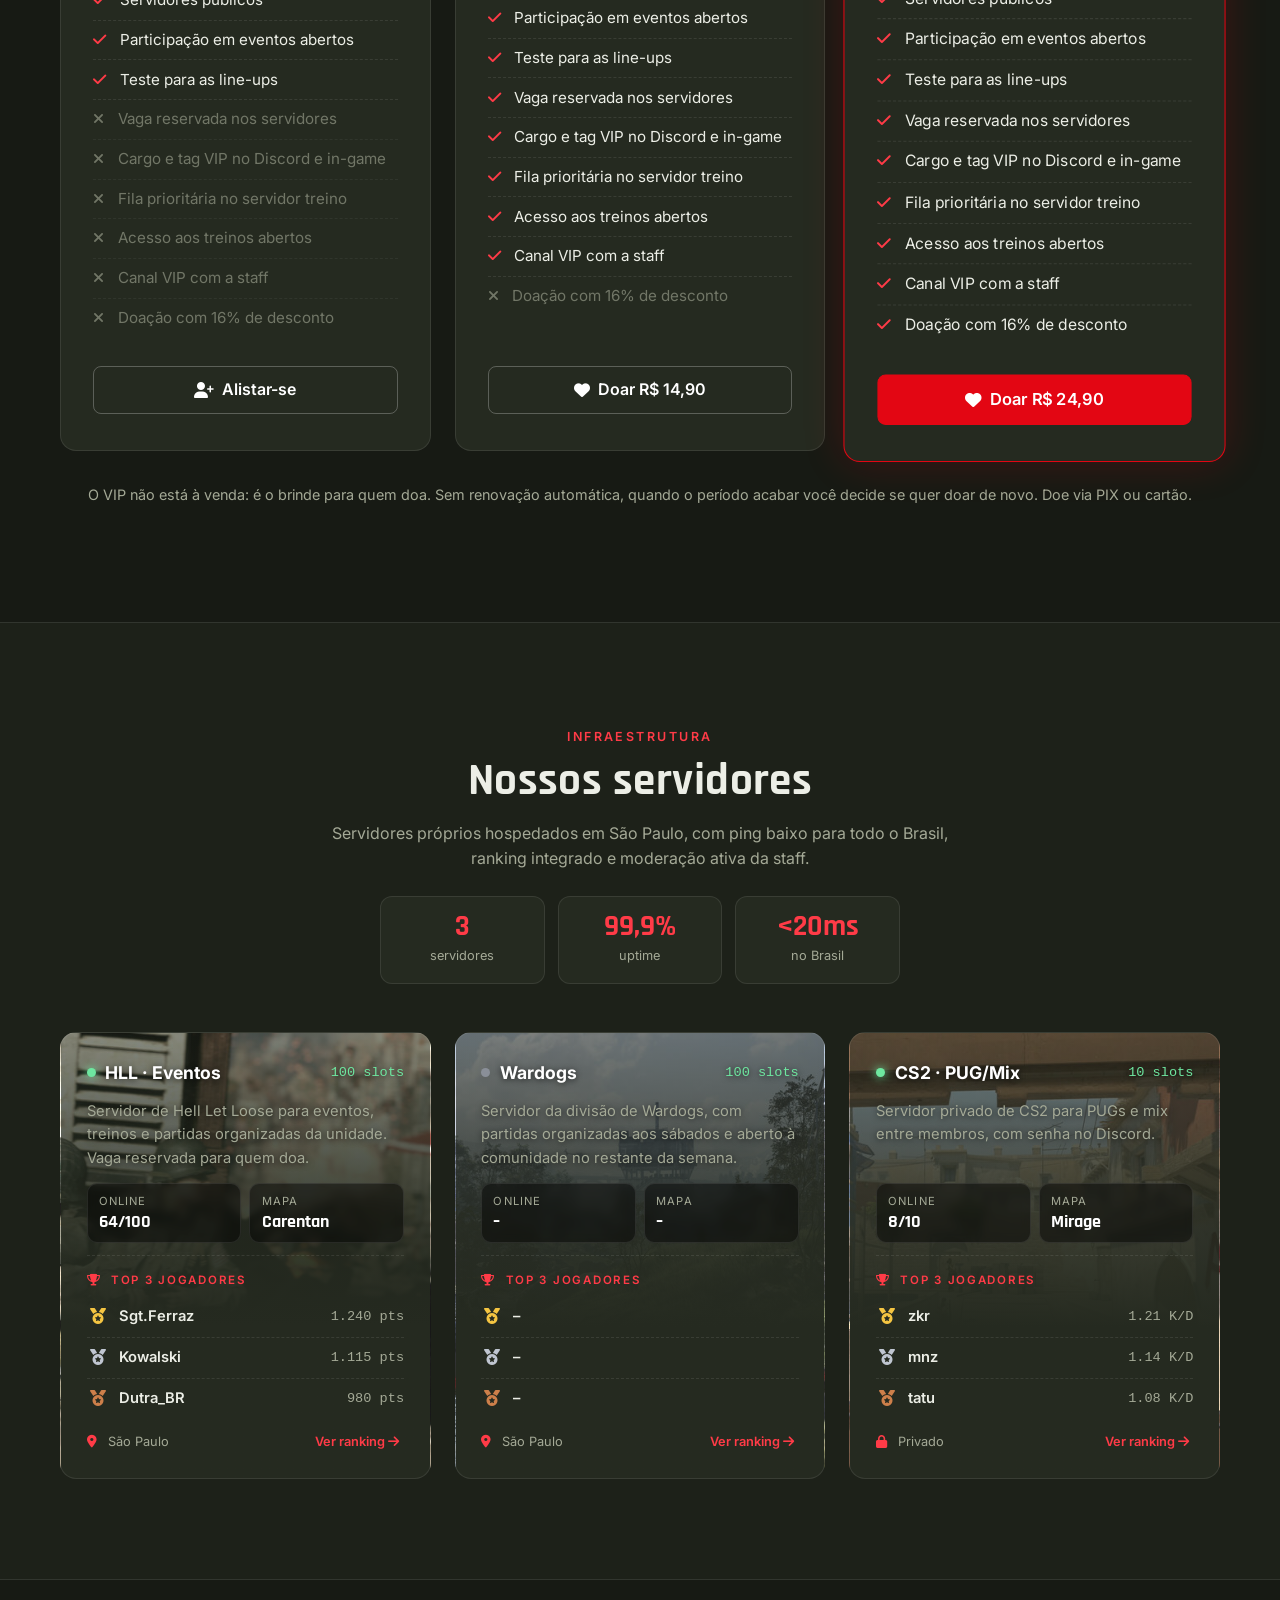
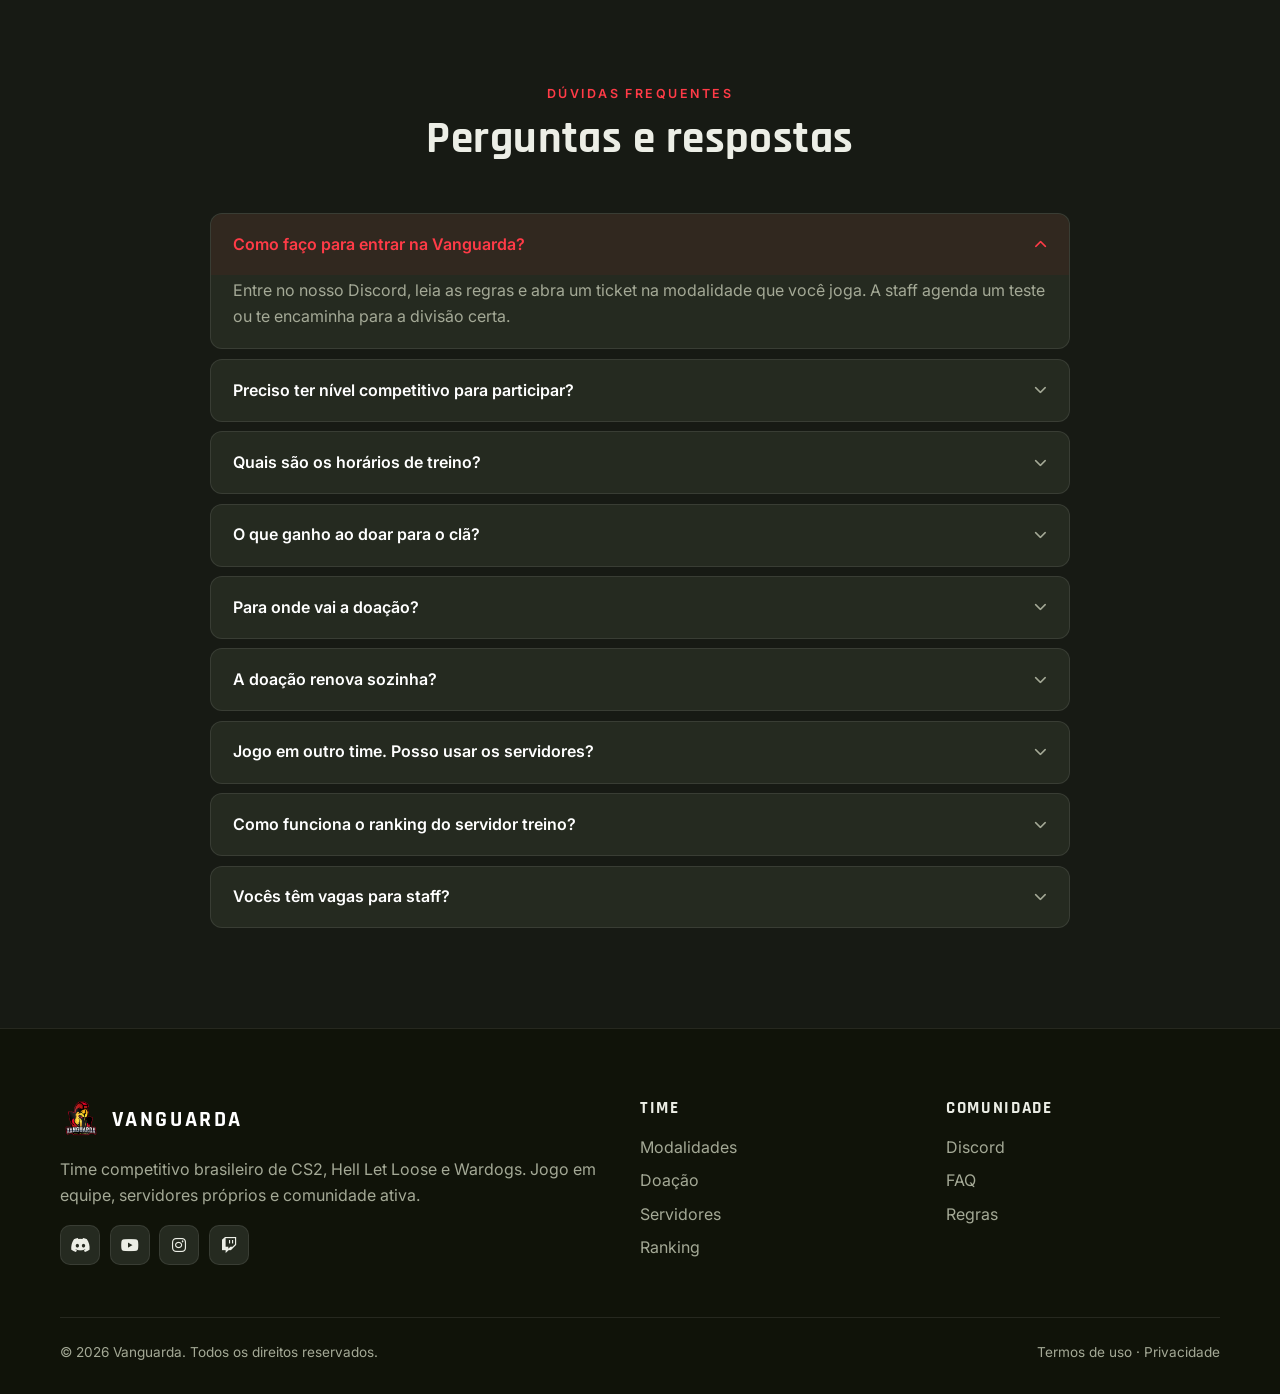
==== commit 82ce7abb: "feat: show the real Wardogs ranking on ranking.html The Wardogs tab now reads vip.vanguarda.pro.br/a" ====
--- a/index.html
+++ b/index.html
@@ -248,7 +248,7 @@
           </div>
           <span class="server-meta"><i class="fa-solid fa-location-dot"></i> São Paulo <span class="server-go">Ver ranking <i class="fa-solid fa-arrow-right"></i></span></span>
         </a>
-        <a class="server" href="https://wardogs.vanguarda.pro.br/s/add8a0bf-eca3-42e5-b5ca-ac03021ae9f8/leaderboard" data-map="king-of-the-hill" data-vip-server="vanguarda" title="Ver ranking completo" target="_blank" rel="noopener">
+        <a class="server" href="ranking.html?servidor=wardogs" data-map="king-of-the-hill" data-vip-server="vanguarda" title="Ver ranking completo">
           <div class="server-head"><span class="dot pending" data-live="dot"></span> <strong>Wardogs</strong> <span class="mono push-right" data-live="slots">100 slots</span></div>
           <p>Servidor da divisão de Wardogs, com partidas organizadas aos sábados e aberto à comunidade no restante da semana.</p>
           <dl class="server-stats">
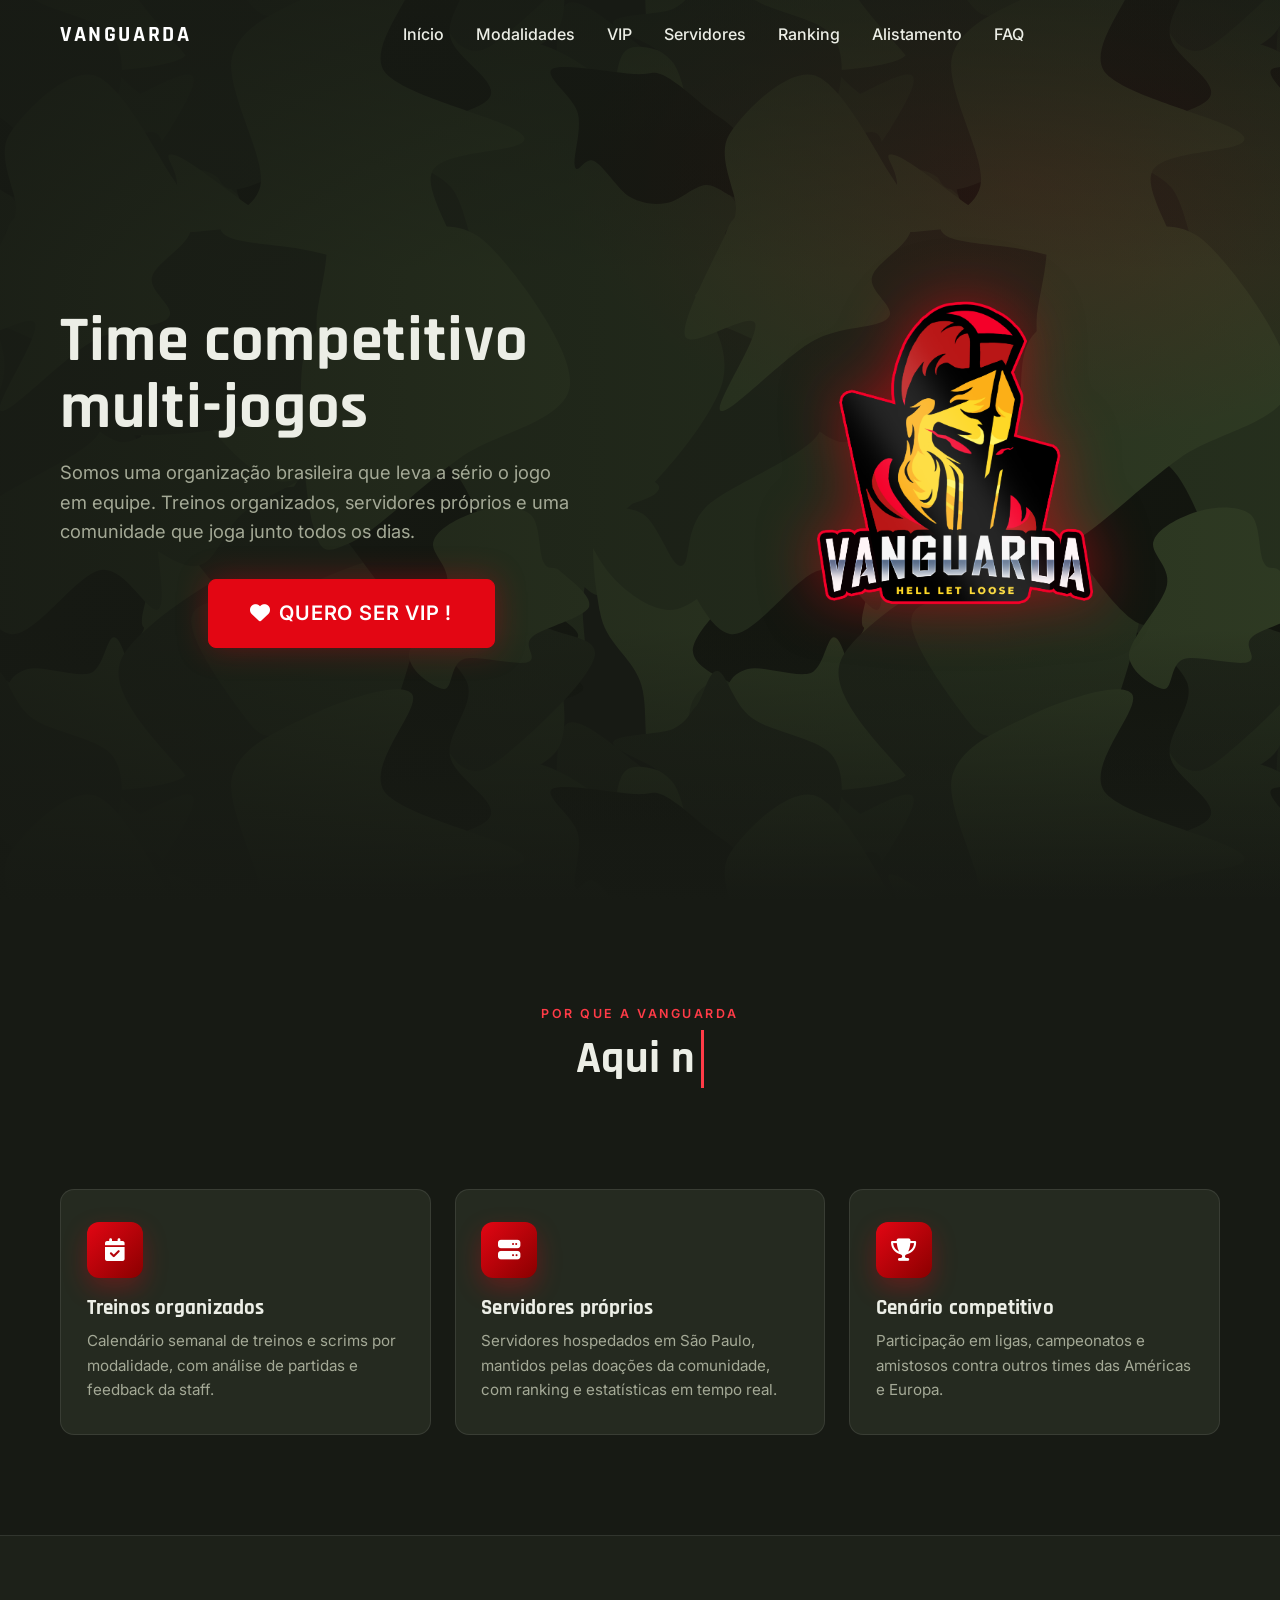
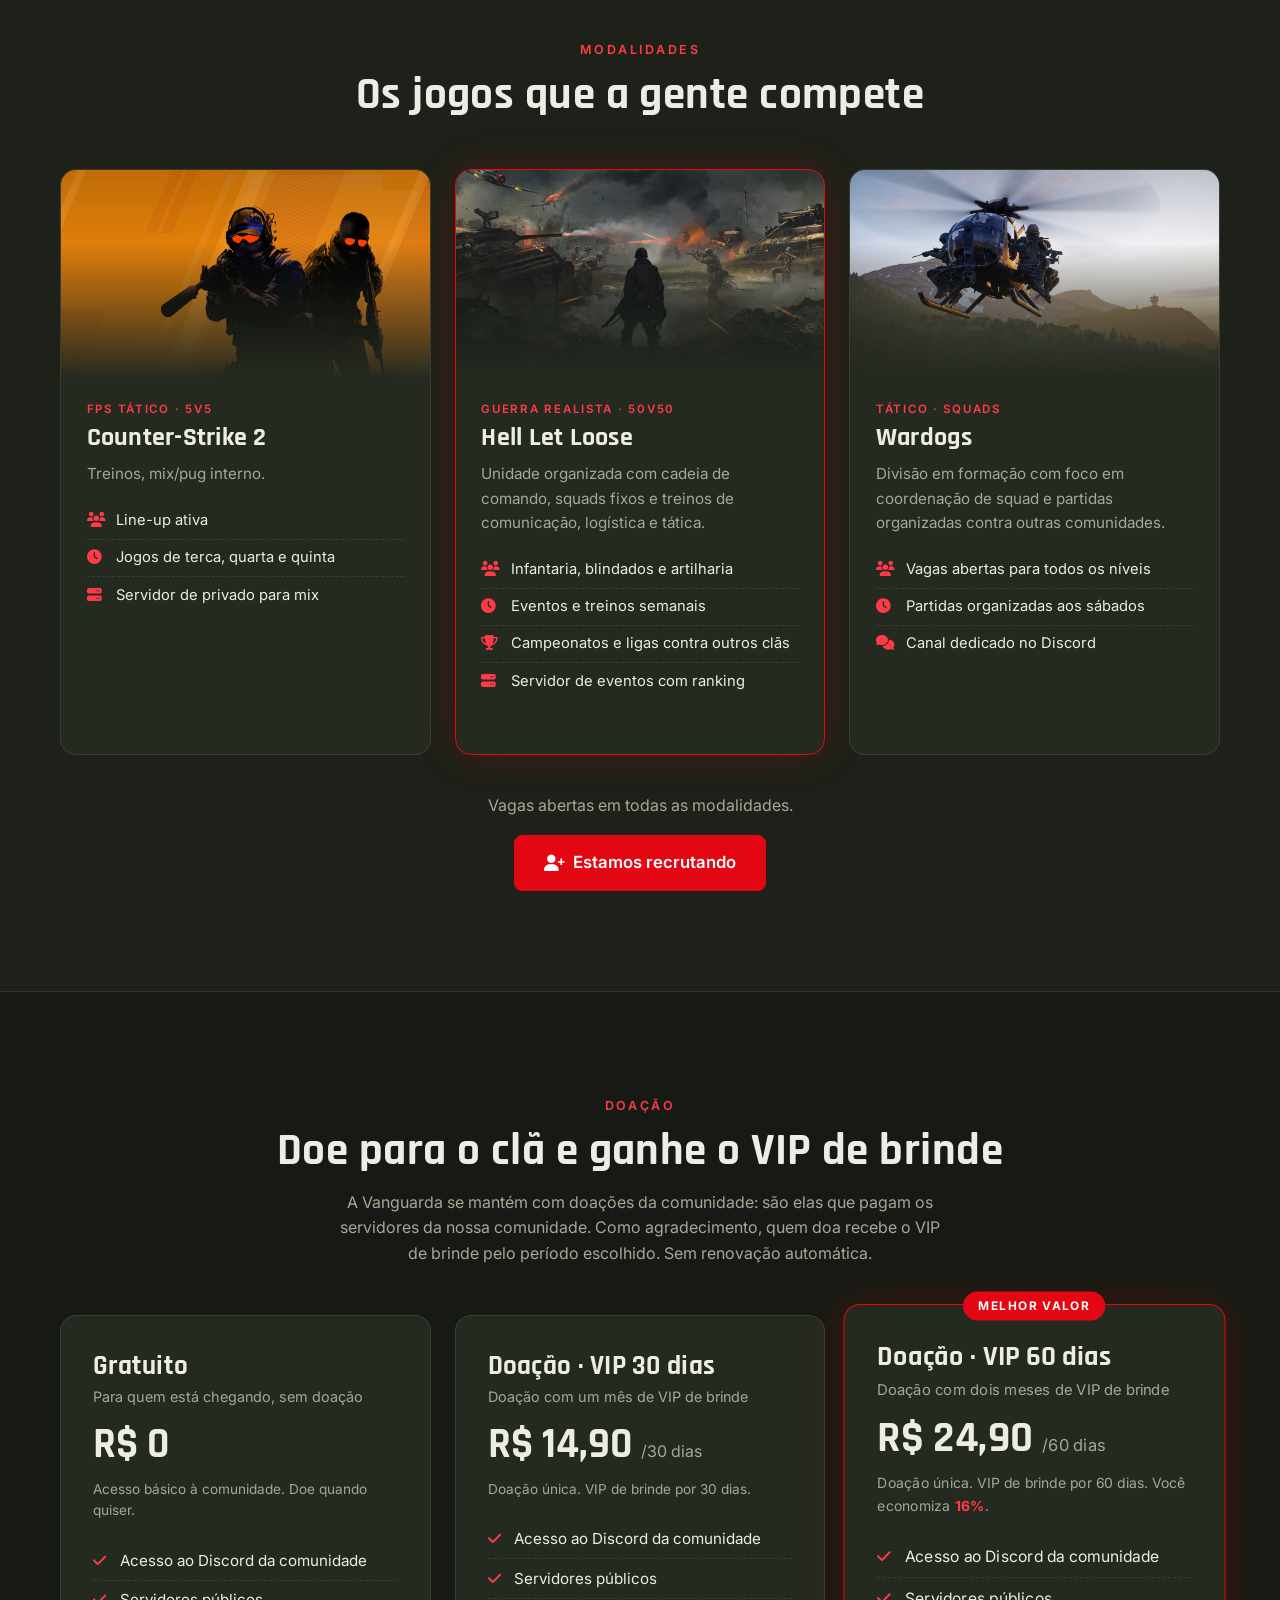
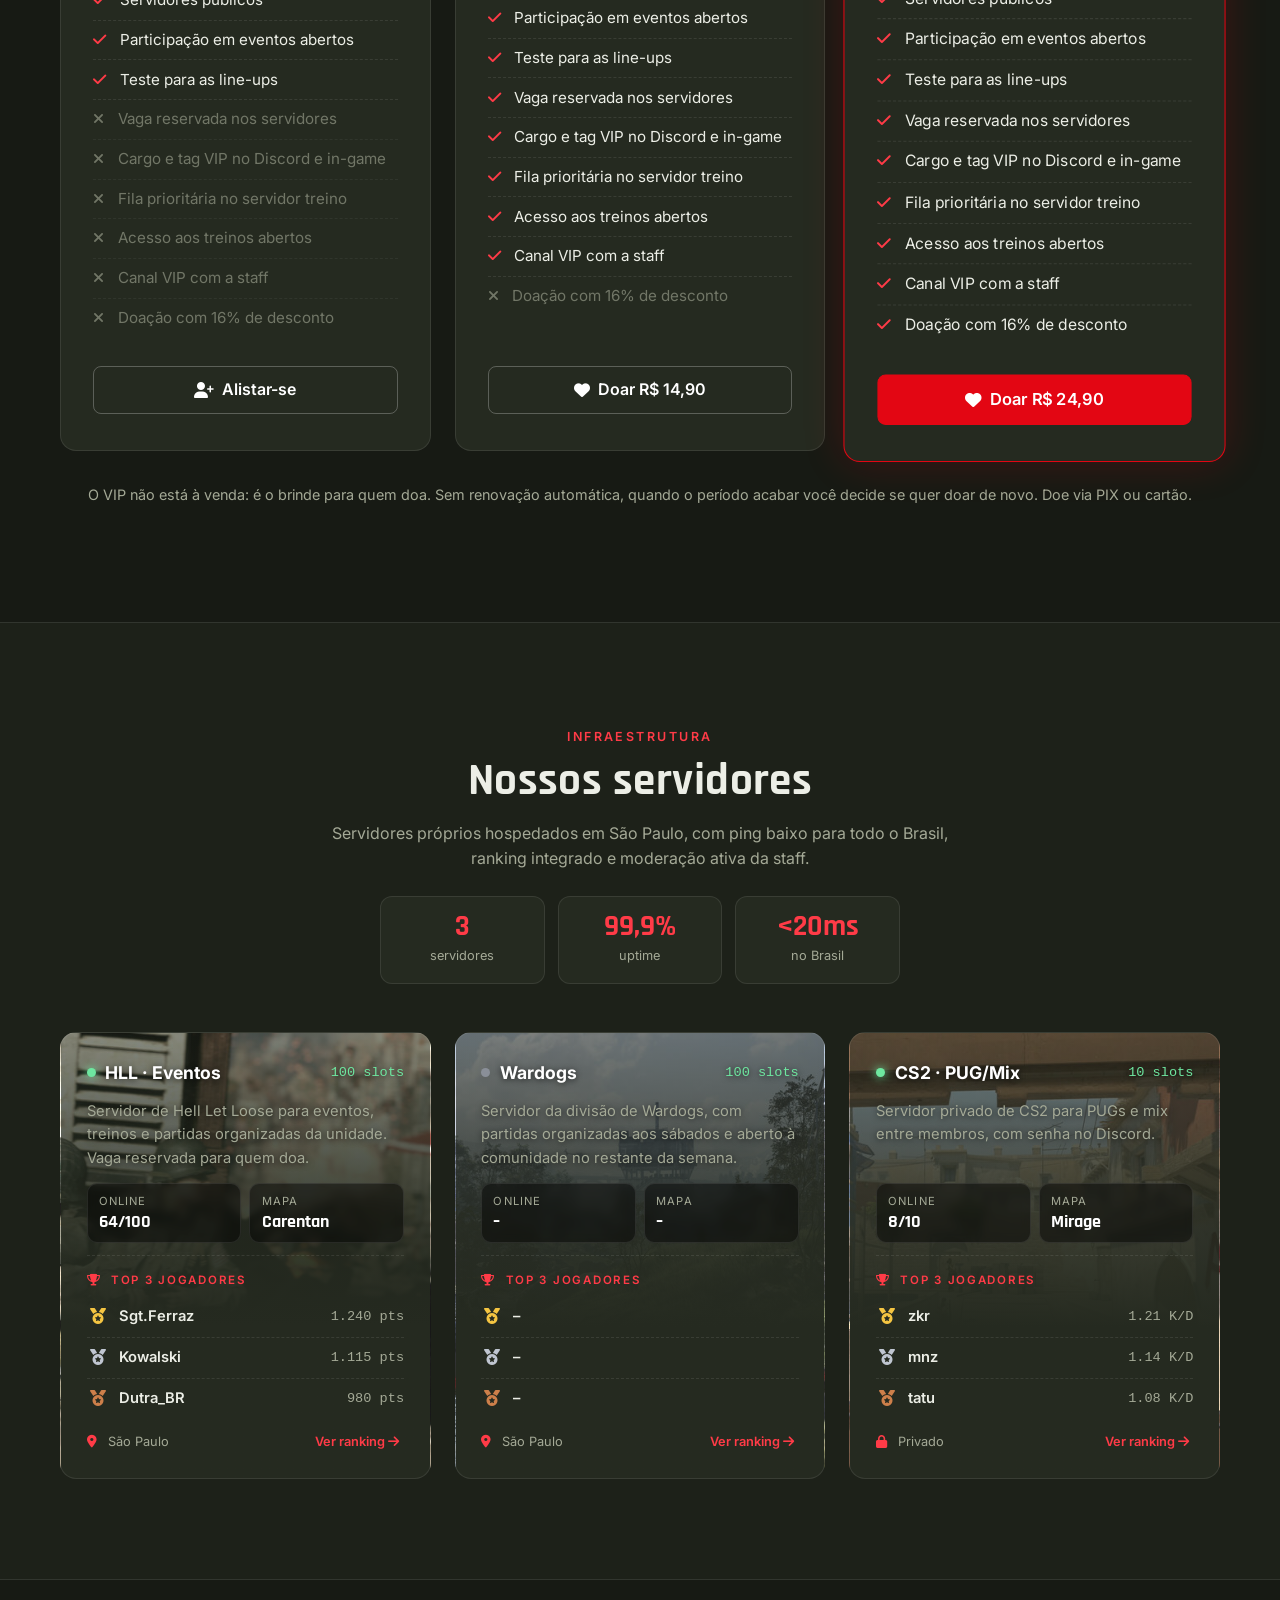
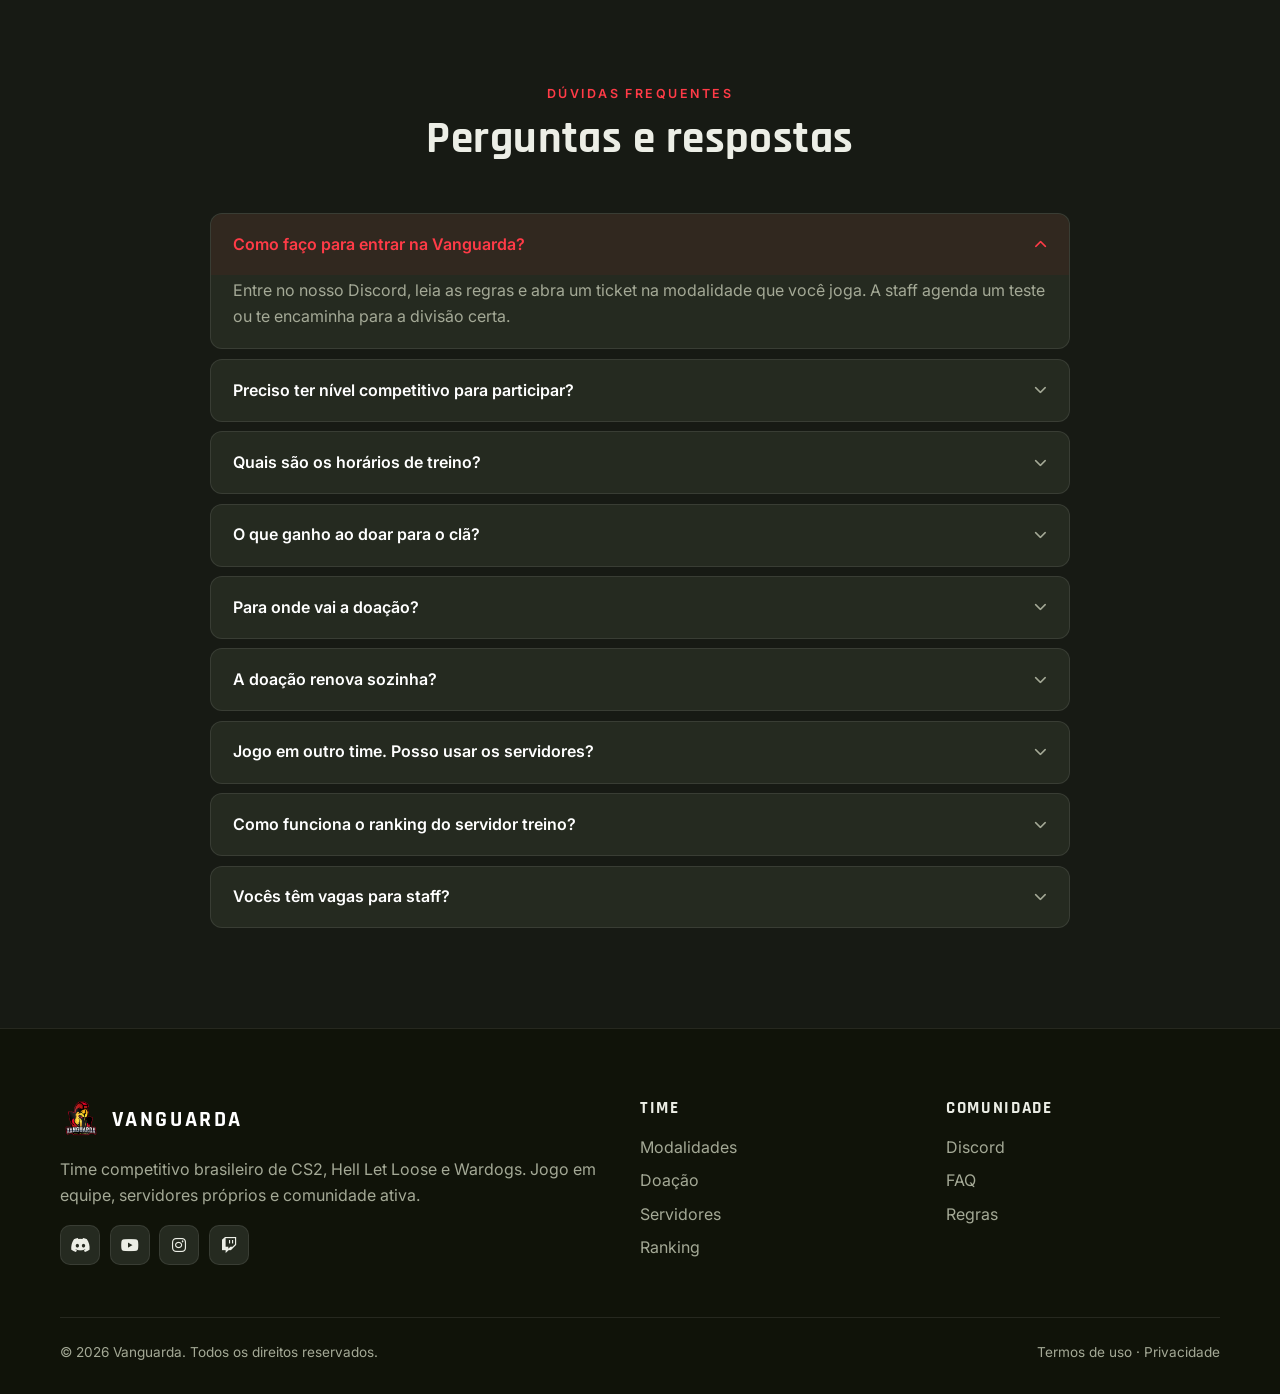
==== commit 068fcd96: "feat: point recruitment links to membros.vanguarda.pro.br Recruitment now lives on the members site," ====
--- a/index.html
+++ b/index.html
@@ -30,7 +30,7 @@
           <li><a href="#planos">VIP</a></li>
           <li><a href="#servidores">Servidores</a></li>
           <li><a href="ranking.html">Ranking</a></li>
-          <li><a href="recrutamento.html">Alistamento</a></li>
+          <li><a href="https://membros.vanguarda.pro.br">Alistamento</a></li>
           <li><a href="#faq">FAQ</a></li>
         </ul>
       </div>
@@ -131,7 +131,7 @@
       </div>
       <div class="center section-cta">
         <p class="muted">Vagas abertas em todas as modalidades.</p>
-        <a href="recrutamento.html" class="btn btn-primary btn-lg"><i class="fa-solid fa-user-plus"></i> Estamos recrutando</a>
+        <a href="https://membros.vanguarda.pro.br" class="btn btn-primary btn-lg"><i class="fa-solid fa-user-plus"></i> Estamos recrutando</a>
       </div>
     </div>
   </section>
@@ -164,7 +164,7 @@
             <li class="off"><i class="fa-solid fa-xmark"></i> Canal VIP com a staff</li>
             <li class="off"><i class="fa-solid fa-xmark"></i> Doação com 16% de desconto</li>
           </ul>
-          <a href="recrutamento.html" class="btn btn-outline btn-block"><i class="fa-solid fa-user-plus"></i> Alistar-se</a>
+          <a href="https://membros.vanguarda.pro.br" class="btn btn-outline btn-block"><i class="fa-solid fa-user-plus"></i> Alistar-se</a>
         </div>
         <div class="plan">
           <h3>Doação · VIP 30 dias</h3>
